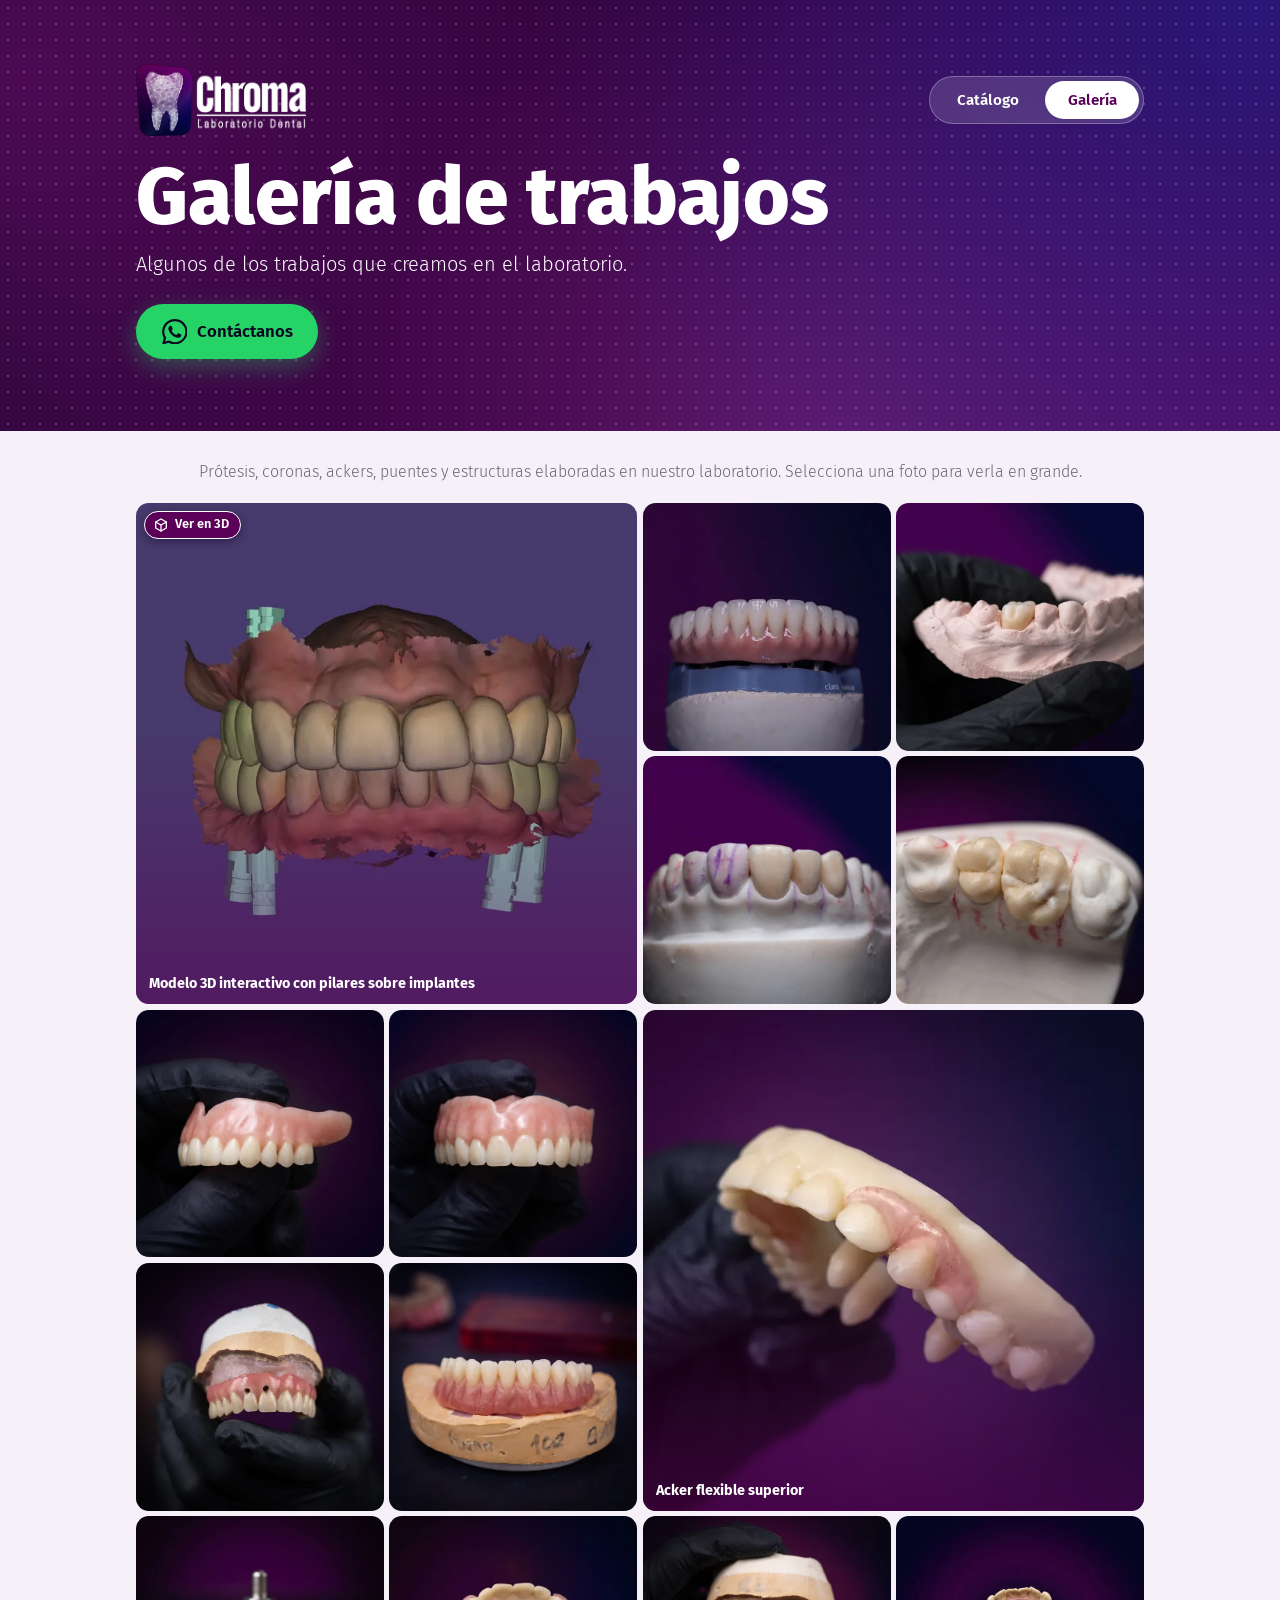
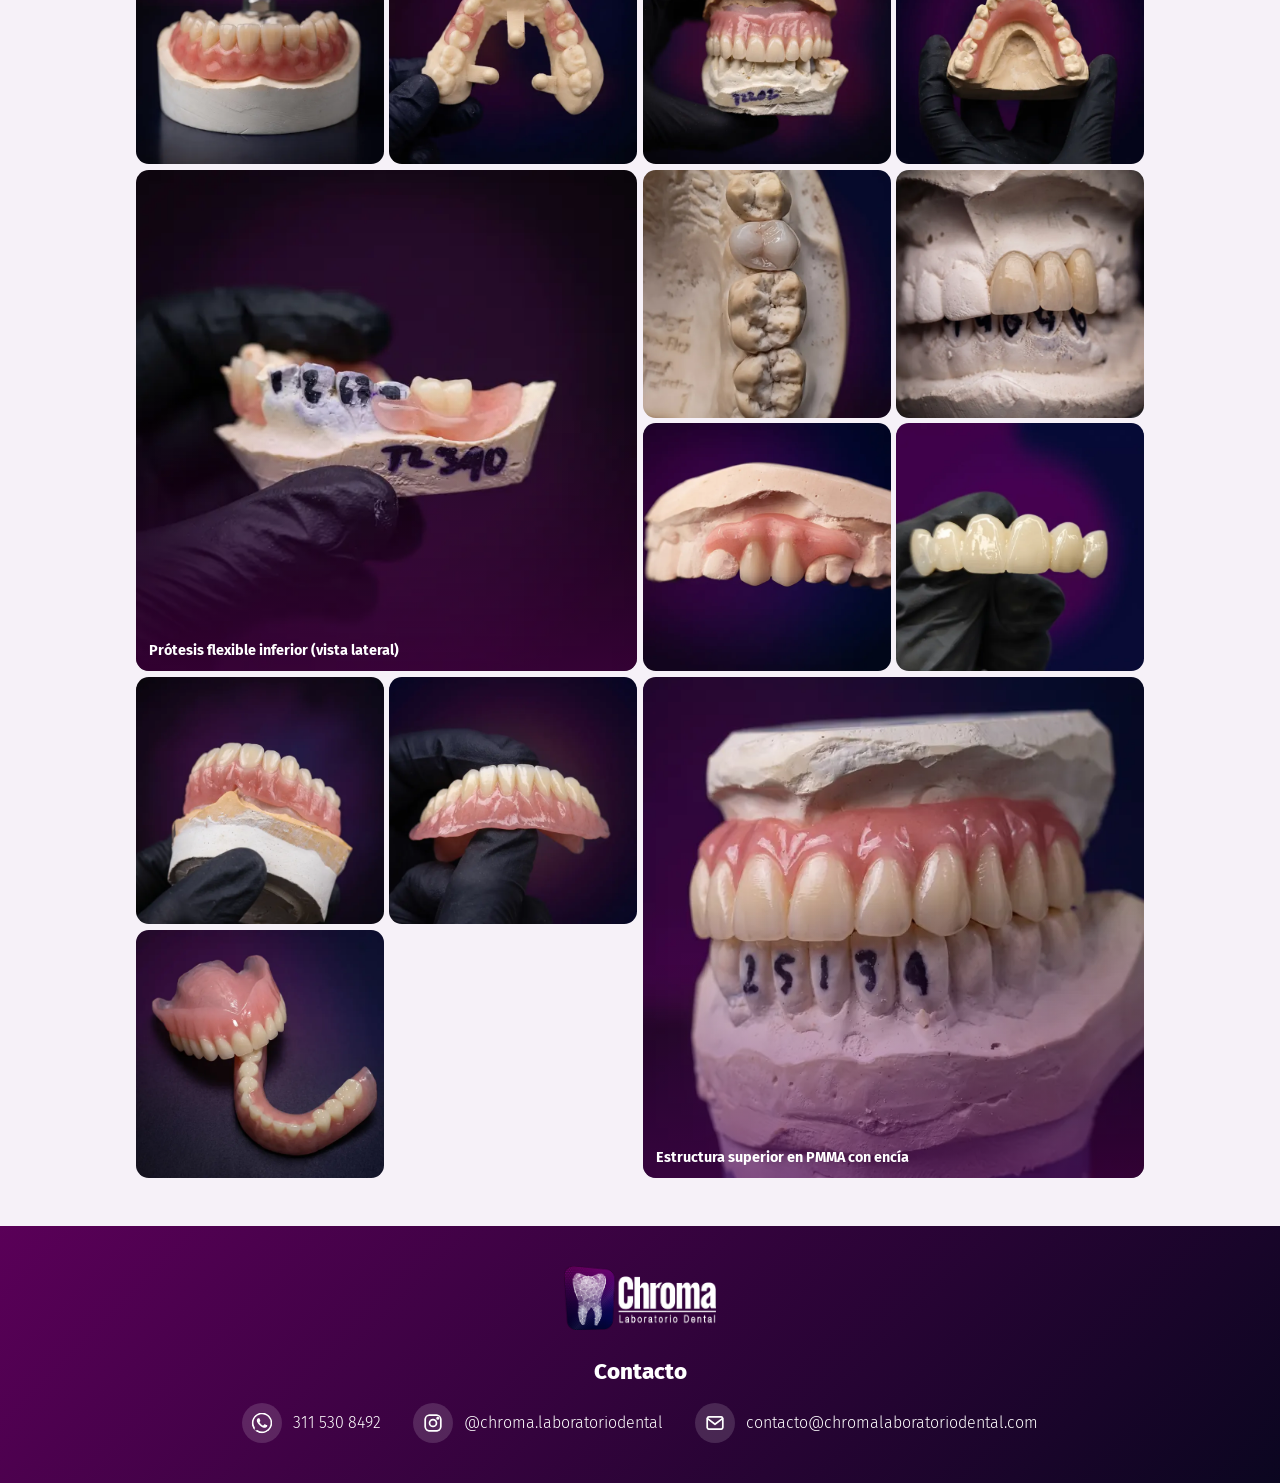
==== galeria.html @ 75ba0b2e "Actualizacion menu de navegacion" ====
<!DOCTYPE html>
<html lang="es">
<head>
<meta charset="utf-8">
<meta name="viewport" content="width=device-width, initial-scale=1">
<title>Galería de trabajos dentales | Chroma Laboratorio Dental</title>
<meta name="description" content="Conoce los trabajos de Chroma Laboratorio Dental: prótesis acrílicas e híbridas sobre implantes, coronas en zirconio y metal-cerámica, ackers, puentes en PMMA y más.">
<link rel="canonical" href="https://chromalaboratoriodental.com/galeria.html">
<meta property="og:type" content="website">
<meta property="og:locale" content="es_CO">
<meta property="og:site_name" content="Chroma Laboratorio Dental">
<meta property="og:title" content="Galería de trabajos dentales | Chroma Laboratorio Dental">
<meta property="og:description" content="Conoce los trabajos de Chroma Laboratorio Dental: prótesis acrílicas e híbridas sobre implantes, coronas en zirconio y metal-cerámica, ackers, puentes en PMMA y más.">
<meta property="og:url" content="https://chromalaboratoriodental.com/galeria.html">
<meta property="og:image" content="https://chromalaboratoriodental.com/galeria/full/protesis-acrilica-hibrida-sobre-cuatro-implantes.webp">
<link rel="icon" type="image/png" href="favicon.png">
<link rel="apple-touch-icon" href="icon.png">
<link rel="preconnect" href="https://fonts.googleapis.com">
<link rel="preconnect" href="https://fonts.gstatic.com" crossorigin>
<link rel="stylesheet" href="https://fonts.googleapis.com/css2?family=Fira+Sans:wght@300;400;600;800&display=swap">
<script>document.write('<link rel="stylesheet" href="styles.css?v='+Math.floor(Date.now()/6e5)+'">')</script>
<script>document.write('<link rel="stylesheet" href="galeria.css?v='+Math.floor(Date.now()/6e5)+'">')</script>
<noscript><link rel="stylesheet" href="styles.css"><link rel="stylesheet" href="galeria.css"></noscript>
</head>
<body>
<header class="hero" id="top">
  <div class="wrap">
    <div class="top">
      <img class="lockup" src="logo.png" alt="Chroma Laboratorio Dental" width="170" height="72">
      <nav class="menu" aria-label="Principal"><a href="index.html">Catálogo</a><a href="galeria.html" aria-current="page">Galería</a></nav>
    </div>
    <h1>Galería de trabajos</h1>
    <p class="lema">Algunos de los trabajos que creamos en el laboratorio.</p>
    <a class="wa" href="https://wa.me/573115308492?text=Hola!%20Quisiera%20hacer%20mi%20pedido" target="_blank" rel="noopener">
      <svg viewBox="0 0 24 24" fill="currentColor" aria-hidden="true"><path d="M17.472 14.382c-.297-.149-1.758-.867-2.03-.967-.273-.099-.471-.148-.67.15-.197.297-.767.966-.94 1.164-.173.199-.347.223-.644.075-.297-.15-1.255-.463-2.39-1.475-.883-.788-1.48-1.761-1.653-2.059-.173-.297-.018-.458.13-.606.134-.133.298-.347.446-.52.149-.174.198-.298.298-.497.099-.198.05-.371-.025-.52-.075-.149-.669-1.612-.916-2.207-.242-.579-.487-.5-.669-.51-.173-.008-.371-.01-.57-.01-.198 0-.52.074-.792.372-.272.297-1.04 1.016-1.04 2.479 0 1.462 1.065 2.875 1.213 3.074.149.198 2.096 3.2 5.077 4.487.709.306 1.262.489 1.694.625.712.227 1.36.195 1.871.118.571-.085 1.758-.719 2.006-1.413.248-.694.248-1.289.173-1.413-.074-.124-.272-.198-.57-.347m-5.421 7.403h-.004a9.87 9.87 0 01-5.031-1.378l-.361-.214-3.741.982.998-3.648-.235-.374a9.86 9.86 0 01-1.51-5.26c.001-5.45 4.436-9.884 9.888-9.884 2.64 0 5.122 1.03 6.988 2.898a9.825 9.825 0 012.893 6.994c-.003 5.45-4.437 9.884-9.885 9.884m8.413-18.297A11.815 11.815 0 0012.05 0C5.495 0 .16 5.335.157 11.892c0 2.096.547 4.142 1.588 5.945L.057 24l6.305-1.654a11.882 11.882 0 005.683 1.448h.005c6.554 0 11.89-5.335 11.893-11.893a11.821 11.821 0 00-3.48-8.413Z"/></svg>
      <span>Contáctanos</span>
    </a>
    <a class="hero-banner" href="index.html"><span class="lbl"><span class="ic"><svg viewBox="0 0 24 24" fill="none" stroke="currentColor" stroke-width="2" stroke-linecap="round" stroke-linejoin="round" aria-hidden="true"><path d="M9 6h11M9 12h11M9 18h11"/><circle cx="4.5" cy="6" r=".9"/><circle cx="4.5" cy="12" r=".9"/><circle cx="4.5" cy="18" r=".9"/></svg></span>Ver Catálogo</span><span class="go arrow" aria-hidden="true"><svg viewBox="0 0 24 24" fill="none" stroke="currentColor" stroke-width="2.4" stroke-linecap="round" stroke-linejoin="round" aria-hidden="true"><path d="m9 5 7 7-7 7"/></svg></span></a>
  </div>
</header>
<main class="wrap">
  <p class="gal-intro">Prótesis, coronas, ackers, puentes y estructuras elaboradas en nuestro laboratorio. Selecciona una foto para verla en grande.</p>
  <ul id="grid" class="grid">
    <li><figure><button type="button" data-full="galeria/full/modelo-3d-interactivo-pilares-implantes.webp" data-model="galeria/modelo-3d.html"><img src="galeria/thumbs/modelo-3d-interactivo-pilares-implantes.webp" alt="Modelo 3D interactivo de un escaneo digital con pilares sobre implantes" width="640" height="640" loading="lazy" decoding="async"></button><span class="tag3d" aria-hidden="true"><svg viewBox="0 0 24 24" fill="none" stroke="currentColor" stroke-width="2" stroke-linecap="round" stroke-linejoin="round" aria-hidden="true"><path d="M12 3 4 7.5v9L12 21l8-4.5v-9L12 3Z"/><path d="m4 7.5 8 4.5 8-4.5M12 12v9"/></svg>Ver en 3D</span><figcaption><strong>Modelo 3D interactivo con pilares sobre implantes</strong><span>Escaneo digital con pilares y partes del análogo. Ábrelo para rotarlo, acercarlo y ocultar piezas, y revisarlo desde todos los ángulos.</span></figcaption></figure></li>
    <li><figure><button type="button" data-full="galeria/full/protesis-acrilica-hibrida-sobre-cuatro-implantes.webp"><img src="galeria/thumbs/protesis-acrilica-hibrida-sobre-cuatro-implantes.webp" alt="Prótesis acrílica híbrida sobre cuatro implantes, montada en su modelo" width="640" height="640" loading="lazy" decoding="async"></button><figcaption><strong>Prótesis acrílica híbrida sobre cuatro implantes</strong><span>Arcada completa rehabilitada con una prótesis híbrida en acrílico, soportada por cuatro implantes y trabajada a medida.</span></figcaption></figure></li>
    <li><figure><button type="button" data-full="galeria/full/corona-en-zirconio.webp"><img src="galeria/thumbs/corona-en-zirconio.webp" alt="Corona en zirconio colocada sobre un modelo de yeso" width="640" height="640" loading="lazy" decoding="async"></button><figcaption><strong>Corona en zirconio</strong><span>Corona individual en zirconio, un material cerámico resistente y de aspecto natural, ajustada sobre su modelo de trabajo.</span></figcaption></figure></li>
    <li><figure><button type="button" data-full="galeria/full/encerado-anatomico-dientes-anteriores.webp"><img src="galeria/thumbs/encerado-anatomico-dientes-anteriores.webp" alt="Encerado anatómico de dientes anteriores sobre modelo de yeso" width="640" height="640" loading="lazy" decoding="async"></button><figcaption><strong>Encerado anatómico de dientes anteriores</strong><span>Diseño en cera de los dientes anteriores para planear forma, tamaño y estética antes de fabricar la restauración definitiva.</span></figcaption></figure></li>
    <li><figure><button type="button" data-full="galeria/full/encerado-anatomico-dientes-posteriores.webp"><img src="galeria/thumbs/encerado-anatomico-dientes-posteriores.webp" alt="Encerado anatómico de dientes posteriores sobre modelo de yeso" width="640" height="640" loading="lazy" decoding="async"></button><figcaption><strong>Encerado anatómico de dientes posteriores</strong><span>Diseño en cera de los dientes posteriores para definir la anatomía y la mordida antes de elaborar la restauración final.</span></figcaption></figure></li>
    <li><figure><button type="button" data-full="galeria/full/protesis-total-acrilica-superior-vista-lateral.webp"><img src="galeria/thumbs/protesis-total-acrilica-superior-vista-lateral.webp" alt="Prótesis total acrílica superior, vista lateral" width="640" height="640" loading="lazy" decoding="async"></button><figcaption><strong>Prótesis total acrílica superior (vista lateral)</strong><span>Prótesis total superior en acrílico para reponer todos los dientes de la arcada, con encía rosada de aspecto natural.</span></figcaption></figure></li>
    <li><figure><button type="button" data-full="galeria/full/protesis-total-acrilica-superior-vista-frontal.webp"><img src="galeria/thumbs/protesis-total-acrilica-superior-vista-frontal.webp" alt="Prótesis total acrílica superior, vista frontal" width="640" height="640" loading="lazy" decoding="async"></button><figcaption><strong>Prótesis total acrílica superior (vista frontal)</strong><span>Vista frontal de la prótesis total superior en acrílico, con dientes alineados y acabado de encía de aspecto natural.</span></figcaption></figure></li>
    <li><figure><button type="button" data-full="galeria/full/acker-flexible-superior.webp"><img src="galeria/thumbs/acker-flexible-superior.webp" alt="Acker flexible superior sobre su modelo" width="640" height="640" loading="lazy" decoding="async"></button><figcaption><strong>Acker flexible superior</strong><span>Acker flexible superior: prótesis parcial removible en material flexible para reponer uno o pocos dientes de forma discreta.</span></figcaption></figure></li>
    <li><figure><button type="button" data-full="galeria/full/enfilado-superior-sobre-implantes.webp"><img src="galeria/thumbs/enfilado-superior-sobre-implantes.webp" alt="Enfilado de dientes superior sobre implantes, montado en su modelo" width="640" height="640" loading="lazy" decoding="async"></button><figcaption><strong>Enfilado superior sobre implantes</strong><span>Enfilado de dientes de una prótesis superior sobre implantes, montado sobre su modelo de trabajo.</span></figcaption></figure></li>
    <li><figure><button type="button" data-full="galeria/full/protesis-acrilica-hibrida-inferior-caracterizada.webp"><img src="galeria/thumbs/protesis-acrilica-hibrida-inferior-caracterizada.webp" alt="Prótesis acrílica híbrida inferior con encía caracterizada sobre su modelo" width="640" height="640" loading="lazy" decoding="async"></button><figcaption><strong>Prótesis acrílica híbrida inferior caracterizada</strong><span>Prótesis híbrida inferior en acrílico con encía caracterizada, que imita la textura y el color natural del tejido.</span></figcaption></figure></li>
    <li><figure><button type="button" data-full="galeria/full/protesis-total-superior-resina-impresa.webp"><img src="galeria/thumbs/protesis-total-superior-resina-impresa.webp" alt="Prótesis total superior en resina impresa en 3D sobre su base" width="640" height="640" loading="lazy" decoding="async"></button><figcaption><strong>Prótesis total superior en resina impresa</strong><span>Prótesis total superior fabricada en resina mediante impresión 3D, montada sobre su modelo.</span></figcaption></figure></li>
    <li><figure><button type="button" data-full="galeria/full/ackers-flexibles-bilaterales.webp"><img src="galeria/thumbs/ackers-flexibles-bilaterales.webp" alt="Ackers flexibles bilaterales sobre modelo impreso en 3D" width="640" height="640" loading="lazy" decoding="async"></button><figcaption><strong>Ackers flexibles bilaterales</strong><span>Dos ackers flexibles, uno a cada lado de la arcada, ubicados sobre un modelo impreso en 3D.</span></figcaption></figure></li>
    <li><figure><button type="button" data-full="galeria/full/protesis-total-acrilica-hibrida-superior.webp"><img src="galeria/thumbs/protesis-total-acrilica-hibrida-superior.webp" alt="Prótesis total acrílica híbrida superior con su arcada antagonista" width="640" height="640" loading="lazy" decoding="async"></button><figcaption><strong>Prótesis total acrílica híbrida superior</strong><span>Prótesis total híbrida superior en acrílico, montada frente a su arcada antagonista para revisar la mordida.</span></figcaption></figure></li>
    <li><figure><button type="button" data-full="galeria/full/protesis-flexible-inferior.webp"><img src="galeria/thumbs/protesis-flexible-inferior.webp" alt="Prótesis flexible inferior sobre su modelo, vista oclusal" width="640" height="640" loading="lazy" decoding="async"></button><figcaption><strong>Prótesis flexible inferior</strong><span>Prótesis flexible inferior vista desde arriba, con la base adaptada al contorno de la arcada.</span></figcaption></figure></li>
    <li><figure><button type="button" data-full="galeria/full/protesis-flexible-inferior-vista-lateral.webp"><img src="galeria/thumbs/protesis-flexible-inferior-vista-lateral.webp" alt="Prótesis flexible inferior sobre su modelo, vista lateral" width="640" height="640" loading="lazy" decoding="async"></button><figcaption><strong>Prótesis flexible inferior (vista lateral)</strong><span>Vista lateral de la prótesis flexible inferior, que permite revisar el ajuste de la base sobre el modelo.</span></figcaption></figure></li>
    <li><figure><button type="button" data-full="galeria/full/corona-metal-ceramica.webp"><img src="galeria/thumbs/corona-metal-ceramica.webp" alt="Corona metal-cerámica sobre modelo de yeso, vista oclusal" width="640" height="640" loading="lazy" decoding="async"></button><figcaption><strong>Corona metal-cerámica</strong><span>Corona metal-cerámica: estructura metálica recubierta de porcelana, vista oclusal sobre su modelo.</span></figcaption></figure></li>
    <li><figure><button type="button" data-full="galeria/full/coronas-individuales-en-zirconio.webp"><img src="galeria/thumbs/coronas-individuales-en-zirconio.webp" alt="Coronas individuales en zirconio sobre modelo de yeso" width="640" height="640" loading="lazy" decoding="async"></button><figcaption><strong>Coronas individuales en zirconio</strong><span>Coronas individuales en zirconio de dientes anteriores, ubicadas sobre su modelo de trabajo.</span></figcaption></figure></li>
    <li><figure><button type="button" data-full="galeria/full/acker-acrilico-dos-unidades.webp"><img src="galeria/thumbs/acker-acrilico-dos-unidades.webp" alt="Acker acrílico de dos unidades sobre su modelo" width="640" height="640" loading="lazy" decoding="async"></button><figcaption><strong>Acker acrílico de dos unidades</strong><span>Acker acrílico de dos unidades: prótesis parcial removible en acrílico para reponer dos dientes.</span></figcaption></figure></li>
    <li><figure><button type="button" data-full="galeria/full/puente-3-a-3-en-pmma-fresado.webp"><img src="galeria/thumbs/puente-3-a-3-en-pmma-fresado.webp" alt="Puente de 3 a 3 en PMMA fresado, sostenido en la mano" width="640" height="640" loading="lazy" decoding="async"></button><figcaption><strong>Puente de 3 a 3 en PMMA fresado</strong><span>Puente de 3 a 3 en PMMA fresado: seis dientes anteriores unidos en una sola pieza, de canino a canino.</span></figcaption></figure></li>
    <li><figure><button type="button" data-full="galeria/full/protesis-acrilica-hibrida-caracterizada.webp"><img src="galeria/thumbs/protesis-acrilica-hibrida-caracterizada.webp" alt="Prótesis acrílica híbrida con encía caracterizada sobre su modelo" width="640" height="640" loading="lazy" decoding="async"></button><figcaption><strong>Prótesis acrílica híbrida caracterizada</strong><span>Prótesis híbrida en acrílico con encía caracterizada que reproduce el detalle y el color natural del tejido.</span></figcaption></figure></li>
    <li><figure><button type="button" data-full="galeria/full/protesis-total-acrilica-inferior.webp"><img src="galeria/thumbs/protesis-total-acrilica-inferior.webp" alt="Prótesis total acrílica inferior sostenida en la mano" width="640" height="640" loading="lazy" decoding="async"></button><figcaption><strong>Prótesis total acrílica inferior</strong><span>Prótesis total inferior en acrílico para reponer todos los dientes de la arcada.</span></figcaption></figure></li>
    <li><figure><button type="button" data-full="galeria/full/estructura-superior-pmma-con-encia.webp"><img src="galeria/thumbs/estructura-superior-pmma-con-encia.webp" alt="Estructura superior en PMMA con encía frente a su arcada antagonista" width="640" height="640" loading="lazy" decoding="async"></button><figcaption><strong>Estructura superior en PMMA con encía</strong><span>Estructura superior en PMMA con encía, probada frente a su arcada antagonista.</span></figcaption></figure></li>
    <li><figure><button type="button" data-full="galeria/full/protesis-totales-acrilicas.webp"><img src="galeria/thumbs/protesis-totales-acrilicas.webp" alt="Prótesis totales acrílicas superior e inferior" width="640" height="640" loading="lazy" decoding="async"></button><figcaption><strong>Prótesis totales acrílicas</strong><span>Prótesis totales acrílicas, superior e inferior, elaboradas como un conjunto para reponer todos los dientes.</span></figcaption></figure></li>
  </ul>
</main>

<div id="lb" class="lb" role="dialog" aria-modal="true" aria-label="Visor de fotos" hidden>
  <div class="lb-top">
    <span id="lb-count" aria-live="polite"></span>
    <button type="button" class="lb-close" aria-label="Cerrar"><svg viewBox="0 0 24 24" fill="none" stroke="currentColor" stroke-width="2.2" stroke-linecap="round" aria-hidden="true"><path d="M6 6l12 12M18 6 6 18"/></svg></button>
  </div>
  <div class="lb-stage">
    <button type="button" class="lb-nav prev" aria-label="Foto anterior"><svg viewBox="0 0 24 24" fill="none" stroke="currentColor" stroke-width="2.4" stroke-linecap="round" stroke-linejoin="round" aria-hidden="true"><path d="m15 5-7 7 7 7"/></svg></button>
    <img id="lb-img" alt="">
    <iframe id="lb-frame" title="Modelo 3D interactivo" allow="fullscreen" allowfullscreen hidden></iframe>
    <button type="button" class="lb-nav next" aria-label="Foto siguiente"><svg viewBox="0 0 24 24" fill="none" stroke="currentColor" stroke-width="2.4" stroke-linecap="round" stroke-linejoin="round" aria-hidden="true"><path d="m9 5 7 7-7 7"/></svg></button>
  </div>
  <div class="lb-cap"><h2 id="lb-title"></h2><p id="lb-desc"></p><p id="lb-hint" hidden>Arrastra para rotar · rueda del mouse o pellizco para acercar</p></div>
  <div id="lb-thumbs" class="lb-thumbs" aria-label="Miniaturas"></div>
</div>

<footer class="foot">
  <div class="wrap">
    <img class="lockup" src="logo.png" alt="Chroma Laboratorio Dental" width="151" height="64">
    <h2>Contacto</h2>
    <p class="links">
      <a href="https://wa.me/573115308492?text=Hola!%20Quisiera%20hacer%20mi%20pedido" target="_blank" rel="noopener" aria-label="WhatsApp 311 530 8492"><svg viewBox="0 0 24 24" fill="currentColor" aria-hidden="true"><path d="M17.472 14.382c-.297-.149-1.758-.867-2.03-.967-.273-.099-.471-.148-.67.15-.197.297-.767.966-.94 1.164-.173.199-.347.223-.644.075-.297-.15-1.255-.463-2.39-1.475-.883-.788-1.48-1.761-1.653-2.059-.173-.297-.018-.458.13-.606.134-.133.298-.347.446-.52.149-.174.198-.298.298-.497.099-.198.05-.371-.025-.52-.075-.149-.669-1.612-.916-2.207-.242-.579-.487-.5-.669-.51-.173-.008-.371-.01-.57-.01-.198 0-.52.074-.792.372-.272.297-1.04 1.016-1.04 2.479 0 1.462 1.065 2.875 1.213 3.074.149.198 2.096 3.2 5.077 4.487.709.306 1.262.489 1.694.625.712.227 1.36.195 1.871.118.571-.085 1.758-.719 2.006-1.413.248-.694.248-1.289.173-1.413-.074-.124-.272-.198-.57-.347m-5.421 7.403h-.004a9.87 9.87 0 01-5.031-1.378l-.361-.214-3.741.982.998-3.648-.235-.374a9.86 9.86 0 01-1.51-5.26c.001-5.45 4.436-9.884 9.888-9.884 2.64 0 5.122 1.03 6.988 2.898a9.825 9.825 0 012.893 6.994c-.003 5.45-4.437 9.884-9.885 9.884m8.413-18.297A11.815 11.815 0 0012.05 0C5.495 0 .16 5.335.157 11.892c0 2.096.547 4.142 1.588 5.945L.057 24l6.305-1.654a11.882 11.882 0 005.683 1.448h.005c6.554 0 11.89-5.335 11.893-11.893a11.821 11.821 0 00-3.48-8.413Z"/></svg><span>311 530 8492</span></a>
      <a href="https://instagram.com/chroma.laboratoriodental" target="_blank" rel="noopener"><svg viewBox="0 0 24 24" fill="none" stroke="currentColor" stroke-width="2" stroke-linecap="round" stroke-linejoin="round" aria-hidden="true"><rect x="3" y="3" width="18" height="18" rx="5"/><circle cx="12" cy="12" r="4"/><circle cx="17.5" cy="6.5" r=".8" fill="currentColor"/></svg><span>@chroma.laboratoriodental</span></a>
      <a href="mailto:contacto@chromalaboratoriodental.com"><svg viewBox="0 0 24 24" fill="none" stroke="currentColor" stroke-width="2" stroke-linecap="round" stroke-linejoin="round" aria-hidden="true"><rect x="3" y="5" width="18" height="14" rx="2"/><path d="m3.5 7 8.5 6.5L20.5 7"/></svg><span>contacto@chromalaboratoriodental.com</span></a>
    </p>
  </div>
</footer>
<script>document.write('<script src="galeria.js?v='+Math.floor(Date.now()/6e5)+'"><\/script>')</script>
</body>
</html>
---- styles.css ----
/* ============ Chroma · Catálogo 2026 ============
   Mobile-first: estilos base = móvil.
   ≥ 42rem (tablet/escritorio) y ≥ 64rem (pantallas grandes) se agregan abajo. */

:root{--ink:#0b0620;--violet:#5a0058;--magenta:#c013ad;--blue:#1b2cc1;--mist:#f6f1f8;--line:#e3d6e8;--text:#2b2433;--soft:#6d6477}
*{box-sizing:border-box;margin:0}
[hidden]{display:none!important}
img{max-width:100%}
html{scroll-behavior:smooth;scroll-padding-top:11.5rem}
body{font-family:"Fira Sans",system-ui,sans-serif;font-weight:300;color:var(--text);background:var(--mist);line-height:1.5}
:focus-visible{outline:3px solid var(--magenta);outline-offset:2px}
.wrap{max-width:62rem;margin:0 auto;padding:0 1.1rem}

/* ---------- Hero (centrado en móvil) ---------- */
.hero{position:relative;overflow:hidden;isolation:isolate;text-align:center;color:#fff;padding:2rem 0 2.5rem;background:linear-gradient(120deg,var(--ink),var(--violet),#8d0f86,var(--blue),var(--violet),var(--ink));background-size:300% 100%;animation:heroShift 18s ease-in-out infinite alternate}
/* manchas de color que se mueven lentamente */
.hero::before{content:"";position:absolute;inset:-30%;z-index:-1;background:radial-gradient(circle at 20% 30%,rgba(192,19,173,.55),transparent 40%),radial-gradient(circle at 80% 20%,rgba(27,44,193,.65),transparent 42%),radial-gradient(circle at 60% 85%,rgba(228,107,255,.35),transparent 38%);animation:heroDrift 22s ease-in-out infinite alternate}
/* puntos decorativos + filtro oscuro translúcido (ajusta el .35 para más o menos oscuridad) */
.hero::after{content:"";position:absolute;inset:0;z-index:-1;background:radial-gradient(circle,rgba(255,255,255,.22) 1px,transparent 1.5px) 0 0/16px 16px,rgba(11,6,32,.35)}
@keyframes heroShift{from{background-position:0% 50%}to{background-position:100% 50%}}
@keyframes heroDrift{0%{transform:translate(0,0) rotate(0) scale(1)}50%{transform:translate(6%,-4%) rotate(14deg) scale(1.15)}100%{transform:translate(-5%,5%) rotate(-10deg) scale(1.05)}}
.hero .wrap{position:relative}
.lockup{display:block;height:5.5rem;width:auto;margin:0 auto}
h1{font-size:clamp(2.3rem,10vw,3.4rem);font-weight:800;line-height:1.05;margin:1.2rem 0 .6rem}
.lema{font-size:clamp(.95rem,3.8vw,1.2rem);font-weight:300}
.vals{display:flex;justify-content:center;gap:.5rem;margin-top:.35rem;font-size:clamp(.85rem,4.3vw,1.6rem);font-weight:800;letter-spacing:.03em;line-height:1.2;white-space:nowrap}
.vals b{font-weight:800}
.vals b:not(:last-child)::after{content:"|";margin-left:.5rem;font-weight:300;color:#e46bff}

/* ---------- Menú principal ---------- */
.top{display:flex;flex-direction:column;align-items:center;gap:1.1rem}
.menu{display:flex;gap:.25rem;padding:.25rem;border-radius:3rem;background:rgba(255,255,255,.14);border:1px solid rgba(255,255,255,.28);-webkit-backdrop-filter:blur(6px);backdrop-filter:blur(6px)}
.menu a{padding:.5rem 1.4rem;border-radius:3rem;color:#fff;font-weight:600;font-size:.95rem;text-decoration:none;transition:background .2s,color .2s}
.menu a:hover{background:rgba(255,255,255,.2)}
.menu a[aria-current=page]{background:#fff;color:var(--violet)}

.top .menu{display:none}
/* Banner (móvil) bajo el botón de WhatsApp: enlaza a la otra sección */
.hero-banner{display:flex;align-items:center;justify-content:space-between;gap:.6rem;width:100%;max-width:26rem;margin:1.1rem auto 0;padding:.45rem .5rem .45rem .7rem;border:1px solid rgba(255,255,255,.3);border-radius:1rem;background:rgba(255,255,255,.12);-webkit-backdrop-filter:blur(6px);backdrop-filter:blur(6px);color:#fff;text-decoration:none;transition:transform .15s,background .2s}
.hero-banner:hover{background:rgba(255,255,255,.2)}
.hero-banner:active{transform:scale(.99)}
.hero-banner .stack{display:flex;padding-left:.1rem}
.hero-banner .stack img{width:2.4rem;height:2.4rem;margin-left:-.7rem;border:2px solid #fff;border-radius:.6rem;object-fit:cover;background:var(--violet)}
.hero-banner .stack img:first-child{margin-left:0}
.hero-banner .go{display:flex;align-items:center;gap:.25rem;padding:.55rem .75rem .55rem .9rem;border-radius:.75rem;background:#fff;color:var(--violet);font-weight:600;font-size:.92rem;white-space:nowrap}
.hero-banner .go svg{width:1rem;height:1rem}
.hero-banner .lbl{display:flex;align-items:center;gap:.6rem;font-weight:600;font-size:1.05rem}
.hero-banner .ic{display:grid;place-items:center;width:2.4rem;height:2.4rem;border-radius:.6rem;background:rgba(255,255,255,.18)}
.hero-banner .ic svg{width:1.25rem;height:1.25rem}
.hero-banner .go.arrow{padding:.55rem;border-radius:50%}

/* ---------- Botón WhatsApp ---------- */
.wa{display:flex;align-items:center;gap:.6rem;width:fit-content;margin:1.4rem auto 0;padding:.9rem 1.6rem;border-radius:3rem;background:#25d366;color:var(--ink);font-weight:600;font-size:1.05rem;text-decoration:none;box-shadow:0 8px 24px rgba(37,211,102,.35)}
.wa:hover{background:#4ae886}
.wa svg{width:1.6rem;height:1.6rem}
.wa-float{position:fixed;right:1rem;bottom:calc(1rem + env(safe-area-inset-bottom,0px));z-index:20;margin:0;padding:.95rem;opacity:0;visibility:hidden;transform:translateY(1rem);transition:opacity .25s,transform .25s,visibility .25s}
.wa-float span{display:none}
.wa-float.show{opacity:1;visibility:visible;transform:none}

/* ---------- Barra de búsqueda y filtros (centrados en móvil) ---------- */
.bar{position:sticky;top:0;z-index:5;background:rgba(255,255,255,.94);-webkit-backdrop-filter:blur(8px);backdrop-filter:blur(8px);padding:.6rem 0;border-bottom:1px solid var(--line);box-shadow:0 6px 16px rgba(90,0,88,.08)}
.bar .wrap{display:grid;gap:.5rem}
.q-label{font-size:1rem;font-weight:600;color:var(--violet);text-align:center;line-height:1.2}
.row{position:relative;display:flex;align-items:center}
.row svg{position:absolute;left:1rem;width:1.2rem;height:1.2rem;color:var(--violet);pointer-events:none}
#q{flex:1;min-width:0;padding:.75rem 1rem .75rem 2.9rem;border:1px solid var(--line);border-radius:.6rem;background:#fff;color:var(--text);font:inherit;font-size:1rem}
#q:focus{border-color:var(--magenta)}
.chips{display:flex;flex-wrap:wrap;justify-content:center;gap:.35rem}
.chips button{padding:.3rem .75rem;font:inherit;font-size:.88rem;font-weight:400;border:1px solid var(--violet);border-radius:2rem;background:#fff;color:var(--violet);cursor:pointer}
.chips button[aria-pressed=true]{background:var(--violet);color:#fff;font-weight:600}

/* ---------- Catálogo ---------- */
section{padding-top:2rem}
h2{font-size:1.8rem;font-weight:800;color:var(--violet)}
.card{background:#fff;border:1px solid var(--line);border-radius:.9rem;margin-top:1rem;overflow:hidden}
h3{display:grid;grid-template-columns:1fr auto;align-items:baseline;gap:0 1rem;background:var(--violet);color:#fff;font-size:1.1rem;font-weight:600;padding:.7rem 1.1rem}
.col{font-size:.9rem;font-weight:400;text-align:right}
.col.t{display:none}
.note{padding:.8rem 1.1rem 0;font-style:italic;color:var(--soft);font-size:.92rem}
.foot-note{padding:.2rem 1.1rem .9rem;font-style:italic;color:var(--soft);font-size:.9rem}
ul{list-style:none;padding:0}
li{display:grid;grid-template-columns:1fr auto;gap:.1rem 1rem;align-items:baseline;padding:.75rem 1.1rem;border-bottom:1px solid var(--line)}
li:last-child{border-bottom:0}
li:hover{background:#fbf7fc}
.n small{display:block;color:var(--soft);font-style:italic;font-size:.85rem}
.p{font-weight:600;color:var(--violet);white-space:nowrap}
.d{grid-column:1/-1;font-size:.85rem;color:var(--blue)}
.vacio{text-align:center;padding:3rem 1rem;color:var(--soft)}

/* ---------- Footer (centrado) ---------- */
.foot{margin-top:3rem;padding:2.5rem 0;text-align:center;color:#fff;background:linear-gradient(135deg,var(--violet),var(--ink))}
.foot .lockup{height:4rem;margin:0 auto}
.foot h2{color:#fff;font-size:1.4rem;margin-top:1.6rem}
.links{display:flex;flex-direction:column;align-items:center;gap:.8rem;margin-top:.9rem}
.links a{display:inline-flex;align-items:center;gap:.7rem;color:#fff;text-decoration:none;white-space:nowrap}
.links span{font-size:clamp(.7rem,3.6vw,1rem)}
.links a:hover span{text-decoration:underline}
.links svg{flex:none;width:2.5rem;height:2.5rem;padding:.6rem;border-radius:50%;background:rgba(255,255,255,.14);transition:background .2s}
.links a:hover svg{background:var(--magenta)}

/* ============ Tablet y escritorio (≥ 42rem) ============ */
@media(min-width:42rem){
  html{scroll-padding-top:10rem}
  .hero{text-align:left;padding:3rem 0 3.5rem}
  .lockup{height:4.5rem;margin:0}
  .top{flex-direction:row;justify-content:space-between}
  .top .menu{display:flex}
  .hero-banner{display:none}
  
  h1{font-size:clamp(3rem,7vw,5rem);margin-top:1.2rem}
  .lema{font-size:1.25rem}
  .vals{justify-content:flex-start;gap:1rem;font-size:1.6rem}
  .vals b:not(:last-child)::after{margin-left:1rem}
  .hero .wa{margin:1.6rem 0 0}
  .wa-float{padding:.9rem 1.6rem}
  .wa-float span{display:inline}
  .bar{padding:.7rem 0}
  .q-label{text-align:left;font-size:1.05rem}
  .chips{justify-content:flex-start;gap:.4rem}
  .chips button{padding:.35rem .9rem;font-size:.92rem}
  section{padding-top:2.2rem}
  h2{font-size:2.2rem}
  h3{grid-template-columns:1fr 8rem 9rem;padding:.7rem 1.4rem;font-size:1.2rem}
  .col.t{display:block}
  li{grid-template-columns:1fr 8rem 9rem;padding:.7rem 1.4rem}
  .d{grid-column:auto;font-size:.95rem;text-align:right}
  .p{text-align:right}
  .links{flex-direction:row;flex-wrap:wrap;justify-content:center;gap:.8rem 2rem}
}

/* ============ Pantallas grandes (≥ 64rem) ============ */
@media(min-width:64rem){
  .wrap{max-width:66rem;padding:0 1.5rem}
  .hero{padding:4rem 0 4.5rem}
}

@media(prefers-reduced-motion:reduce){html{scroll-behavior:auto}.wa-float{transition:none}.hero,.hero::before{animation:none}}
---- galeria.css ----
/* Galería: se suma a styles.css */
.gal-intro{margin-top:1.8rem;text-align:center;color:var(--soft)}
.grid{list-style:none;padding:0;margin:1.2rem 0 0;display:grid;grid-template-columns:repeat(2,1fr);gap:.25rem;grid-auto-flow:dense}
.grid li:nth-child(7n+1){grid-column:span 2;grid-row:span 2}
.grid li{display:block;position:relative;aspect-ratio:1;padding:0;border:0;opacity:0;transform:translateY(14px) scale(.98);transition:opacity .5s,transform .5s}
.grid li:hover{background:none}
.grid li.in{opacity:1;transform:none}
.grid figure{position:absolute;inset:0;margin:0}
.grid button{position:absolute;inset:0;display:block;width:100%;height:100%;padding:0;border:0;border-radius:.8rem;overflow:hidden;background:var(--line);cursor:zoom-in}
.grid img{width:100%;height:100%;object-fit:cover;display:block;transition:transform .5s}
.grid button::after{content:"";position:absolute;inset:0;background:linear-gradient(to top,rgba(90,0,88,.55),transparent 55%);opacity:0;transition:opacity .3s}
.grid button:hover img,.grid button:focus-visible img{transform:scale(1.07)}
.grid button:hover::after,.grid button:focus-visible::after{opacity:1}
.grid figcaption{position:absolute;left:0;right:0;bottom:0;padding:.7rem .8rem;color:#fff;font-size:.9rem;line-height:1.25;pointer-events:none;opacity:0;transform:translateY(6px);transition:opacity .3s,transform .3s}
.grid figcaption span{position:absolute;width:1px;height:1px;overflow:hidden;clip:rect(0 0 0 0);white-space:nowrap}
.grid li:hover figcaption,.grid li:focus-within figcaption,.grid li:nth-child(7n+1) figcaption{opacity:1;transform:none}
.grid li:nth-child(7n+1) button::after{opacity:1}
@media(min-width:42rem){.grid{grid-template-columns:repeat(3,1fr);gap:.3rem}}
@media(min-width:64rem){.grid{grid-template-columns:repeat(4,1fr);gap:.35rem}}

/* Visor */
.lb{position:fixed;inset:0;z-index:40;display:flex;flex-direction:column;color:#fff;background:rgba(8,3,24,.94);-webkit-backdrop-filter:blur(10px);backdrop-filter:blur(10px)}
.lb-top{display:flex;justify-content:space-between;align-items:center;padding:.7rem 1rem;font-weight:600}
.lb-close,.lb-nav{display:grid;place-items:center;border:0;border-radius:50%;background:rgba(255,255,255,.16);color:#fff;cursor:pointer;transition:background .2s}
.lb-close:hover,.lb-nav:hover{background:var(--magenta)}
.lb-close{width:2.6rem;height:2.6rem}
.lb svg{width:1.4rem;height:1.4rem}
.lb-stage{position:relative;flex:1;min-height:0;display:flex;align-items:center;justify-content:center;padding:0 .5rem}
#lb-img{max-width:100%;max-height:100%;object-fit:contain;border-radius:.6rem;box-shadow:0 20px 60px rgba(0,0,0,.5);transition:opacity .25s}
#lb-img.load{opacity:.15}
.lb-nav{position:absolute;top:50%;transform:translateY(-50%);width:2.8rem;height:2.8rem;z-index:1}
.prev{left:.6rem}.next{right:.6rem}
.lb-cap{max-width:46rem;margin:0 auto;padding:.3rem 1.2rem .2rem;text-align:center}
.lb-cap h2{font-size:1.1rem;font-weight:600;color:#fff}
.lb-cap p{margin-top:.2rem;font-size:.92rem;line-height:1.4;opacity:.85}
.lb-thumbs{display:flex;justify-content:safe center;gap:.4rem;overflow-x:auto;padding:.7rem 1rem calc(.7rem + env(safe-area-inset-bottom,0px))}
.lb-thumbs button{flex:none;width:3.2rem;height:3.2rem;padding:0;border:2px solid transparent;border-radius:.4rem;overflow:hidden;background:none;opacity:.55;cursor:pointer;transition:opacity .2s,border-color .2s}
.lb-thumbs button[aria-current=true]{border-color:var(--magenta);opacity:1}
.lb-thumbs img{width:100%;height:100%;object-fit:cover;display:block}
@media(prefers-reduced-motion:reduce){.grid li,.grid img,.grid figcaption,#lb-img{transition:none}.grid li{opacity:1;transform:none}}

/* Modelo 3D */
.tag3d{position:absolute;top:.5rem;left:.5rem;z-index:2;display:flex;align-items:center;gap:.35rem;padding:.32rem .7rem .32rem .5rem;border:1.5px solid #fff;border-radius:2rem;background:var(--violet);color:#fff;font-size:.8rem;font-weight:600;line-height:1;pointer-events:none;box-shadow:0 3px 10px rgba(11,6,32,.4)}
.tag3d svg{width:1rem;height:1rem;flex:none}
#lb-frame{width:100%;height:100%;border:0;border-radius:.6rem;background:#473a6d;box-shadow:0 20px 60px rgba(0,0,0,.5)}
#lb-hint{margin-top:.35rem;font-size:.82rem;color:#ffb7f4}
@media(max-width:41.99rem){.lb.is3d .lb-nav,.lb.is3d #lb-desc{display:none}}
@media(min-width:42rem){.lb.is3d #lb-frame{max-width:calc(100% - 7.2rem)}}
---- styles.css ----
/* ============ Chroma · Catálogo 2026 ============
   Mobile-first: estilos base = móvil.
   ≥ 42rem (tablet/escritorio) y ≥ 64rem (pantallas grandes) se agregan abajo. */

:root{--ink:#0b0620;--violet:#5a0058;--magenta:#c013ad;--blue:#1b2cc1;--mist:#f6f1f8;--line:#e3d6e8;--text:#2b2433;--soft:#6d6477}
*{box-sizing:border-box;margin:0}
[hidden]{display:none!important}
img{max-width:100%}
html{scroll-behavior:smooth;scroll-padding-top:11.5rem}
body{font-family:"Fira Sans",system-ui,sans-serif;font-weight:300;color:var(--text);background:var(--mist);line-height:1.5}
:focus-visible{outline:3px solid var(--magenta);outline-offset:2px}
.wrap{max-width:62rem;margin:0 auto;padding:0 1.1rem}

/* ---------- Hero (centrado en móvil) ---------- */
.hero{position:relative;overflow:hidden;isolation:isolate;text-align:center;color:#fff;padding:2rem 0 2.5rem;background:linear-gradient(120deg,var(--ink),var(--violet),#8d0f86,var(--blue),var(--violet),var(--ink));background-size:300% 100%;animation:heroShift 18s ease-in-out infinite alternate}
/* manchas de color que se mueven lentamente */
.hero::before{content:"";position:absolute;inset:-30%;z-index:-1;background:radial-gradient(circle at 20% 30%,rgba(192,19,173,.55),transparent 40%),radial-gradient(circle at 80% 20%,rgba(27,44,193,.65),transparent 42%),radial-gradient(circle at 60% 85%,rgba(228,107,255,.35),transparent 38%);animation:heroDrift 22s ease-in-out infinite alternate}
/* puntos decorativos + filtro oscuro translúcido (ajusta el .35 para más o menos oscuridad) */
.hero::after{content:"";position:absolute;inset:0;z-index:-1;background:radial-gradient(circle,rgba(255,255,255,.22) 1px,transparent 1.5px) 0 0/16px 16px,rgba(11,6,32,.35)}
@keyframes heroShift{from{background-position:0% 50%}to{background-position:100% 50%}}
@keyframes heroDrift{0%{transform:translate(0,0) rotate(0) scale(1)}50%{transform:translate(6%,-4%) rotate(14deg) scale(1.15)}100%{transform:translate(-5%,5%) rotate(-10deg) scale(1.05)}}
.hero .wrap{position:relative}
.lockup{display:block;height:5.5rem;width:auto;margin:0 auto}
h1{font-size:clamp(2.3rem,10vw,3.4rem);font-weight:800;line-height:1.05;margin:1.2rem 0 .6rem}
.lema{font-size:clamp(.95rem,3.8vw,1.2rem);font-weight:300}
.vals{display:flex;justify-content:center;gap:.5rem;margin-top:.35rem;font-size:clamp(.85rem,4.3vw,1.6rem);font-weight:800;letter-spacing:.03em;line-height:1.2;white-space:nowrap}
.vals b{font-weight:800}
.vals b:not(:last-child)::after{content:"|";margin-left:.5rem;font-weight:300;color:#e46bff}

/* ---------- Menú principal ---------- */
.top{display:flex;flex-direction:column;align-items:center;gap:1.1rem}
.menu{display:flex;gap:.25rem;padding:.25rem;border-radius:3rem;background:rgba(255,255,255,.14);border:1px solid rgba(255,255,255,.28);-webkit-backdrop-filter:blur(6px);backdrop-filter:blur(6px)}
.menu a{padding:.5rem 1.4rem;border-radius:3rem;color:#fff;font-weight:600;font-size:.95rem;text-decoration:none;transition:background .2s,color .2s}
.menu a:hover{background:rgba(255,255,255,.2)}
.menu a[aria-current=page]{background:#fff;color:var(--violet)}

.top .menu{display:none}
/* Banner (móvil) bajo el botón de WhatsApp: enlaza a la otra sección */
.hero-banner{display:flex;align-items:center;justify-content:space-between;gap:.6rem;width:100%;max-width:26rem;margin:1.1rem auto 0;padding:.45rem .5rem .45rem .7rem;border:1px solid rgba(255,255,255,.3);border-radius:1rem;background:rgba(255,255,255,.12);-webkit-backdrop-filter:blur(6px);backdrop-filter:blur(6px);color:#fff;text-decoration:none;transition:transform .15s,background .2s}
.hero-banner:hover{background:rgba(255,255,255,.2)}
.hero-banner:active{transform:scale(.99)}
.hero-banner .stack{display:flex;padding-left:.1rem}
.hero-banner .stack img{width:2.4rem;height:2.4rem;margin-left:-.7rem;border:2px solid #fff;border-radius:.6rem;object-fit:cover;background:var(--violet)}
.hero-banner .stack img:first-child{margin-left:0}
.hero-banner .go{display:flex;align-items:center;gap:.25rem;padding:.55rem .75rem .55rem .9rem;border-radius:.75rem;background:#fff;color:var(--violet);font-weight:600;font-size:.92rem;white-space:nowrap}
.hero-banner .go svg{width:1rem;height:1rem}
.hero-banner .lbl{display:flex;align-items:center;gap:.6rem;font-weight:600;font-size:1.05rem}
.hero-banner .ic{display:grid;place-items:center;width:2.4rem;height:2.4rem;border-radius:.6rem;background:rgba(255,255,255,.18)}
.hero-banner .ic svg{width:1.25rem;height:1.25rem}
.hero-banner .go.arrow{padding:.55rem;border-radius:50%}

/* ---------- Botón WhatsApp ---------- */
.wa{display:flex;align-items:center;gap:.6rem;width:fit-content;margin:1.4rem auto 0;padding:.9rem 1.6rem;border-radius:3rem;background:#25d366;color:var(--ink);font-weight:600;font-size:1.05rem;text-decoration:none;box-shadow:0 8px 24px rgba(37,211,102,.35)}
.wa:hover{background:#4ae886}
.wa svg{width:1.6rem;height:1.6rem}
.wa-float{position:fixed;right:1rem;bottom:calc(1rem + env(safe-area-inset-bottom,0px));z-index:20;margin:0;padding:.95rem;opacity:0;visibility:hidden;transform:translateY(1rem);transition:opacity .25s,transform .25s,visibility .25s}
.wa-float span{display:none}
.wa-float.show{opacity:1;visibility:visible;transform:none}

/* ---------- Barra de búsqueda y filtros (centrados en móvil) ---------- */
.bar{position:sticky;top:0;z-index:5;background:rgba(255,255,255,.94);-webkit-backdrop-filter:blur(8px);backdrop-filter:blur(8px);padding:.6rem 0;border-bottom:1px solid var(--line);box-shadow:0 6px 16px rgba(90,0,88,.08)}
.bar .wrap{display:grid;gap:.5rem}
.q-label{font-size:1rem;font-weight:600;color:var(--violet);text-align:center;line-height:1.2}
.row{position:relative;display:flex;align-items:center}
.row svg{position:absolute;left:1rem;width:1.2rem;height:1.2rem;color:var(--violet);pointer-events:none}
#q{flex:1;min-width:0;padding:.75rem 1rem .75rem 2.9rem;border:1px solid var(--line);border-radius:.6rem;background:#fff;color:var(--text);font:inherit;font-size:1rem}
#q:focus{border-color:var(--magenta)}
.chips{display:flex;flex-wrap:wrap;justify-content:center;gap:.35rem}
.chips button{padding:.3rem .75rem;font:inherit;font-size:.88rem;font-weight:400;border:1px solid var(--violet);border-radius:2rem;background:#fff;color:var(--violet);cursor:pointer}
.chips button[aria-pressed=true]{background:var(--violet);color:#fff;font-weight:600}

/* ---------- Catálogo ---------- */
section{padding-top:2rem}
h2{font-size:1.8rem;font-weight:800;color:var(--violet)}
.card{background:#fff;border:1px solid var(--line);border-radius:.9rem;margin-top:1rem;overflow:hidden}
h3{display:grid;grid-template-columns:1fr auto;align-items:baseline;gap:0 1rem;background:var(--violet);color:#fff;font-size:1.1rem;font-weight:600;padding:.7rem 1.1rem}
.col{font-size:.9rem;font-weight:400;text-align:right}
.col.t{display:none}
.note{padding:.8rem 1.1rem 0;font-style:italic;color:var(--soft);font-size:.92rem}
.foot-note{padding:.2rem 1.1rem .9rem;font-style:italic;color:var(--soft);font-size:.9rem}
ul{list-style:none;padding:0}
li{display:grid;grid-template-columns:1fr auto;gap:.1rem 1rem;align-items:baseline;padding:.75rem 1.1rem;border-bottom:1px solid var(--line)}
li:last-child{border-bottom:0}
li:hover{background:#fbf7fc}
.n small{display:block;color:var(--soft);font-style:italic;font-size:.85rem}
.p{font-weight:600;color:var(--violet);white-space:nowrap}
.d{grid-column:1/-1;font-size:.85rem;color:var(--blue)}
.vacio{text-align:center;padding:3rem 1rem;color:var(--soft)}

/* ---------- Footer (centrado) ---------- */
.foot{margin-top:3rem;padding:2.5rem 0;text-align:center;color:#fff;background:linear-gradient(135deg,var(--violet),var(--ink))}
.foot .lockup{height:4rem;margin:0 auto}
.foot h2{color:#fff;font-size:1.4rem;margin-top:1.6rem}
.links{display:flex;flex-direction:column;align-items:center;gap:.8rem;margin-top:.9rem}
.links a{display:inline-flex;align-items:center;gap:.7rem;color:#fff;text-decoration:none;white-space:nowrap}
.links span{font-size:clamp(.7rem,3.6vw,1rem)}
.links a:hover span{text-decoration:underline}
.links svg{flex:none;width:2.5rem;height:2.5rem;padding:.6rem;border-radius:50%;background:rgba(255,255,255,.14);transition:background .2s}
.links a:hover svg{background:var(--magenta)}

/* ============ Tablet y escritorio (≥ 42rem) ============ */
@media(min-width:42rem){
  html{scroll-padding-top:10rem}
  .hero{text-align:left;padding:3rem 0 3.5rem}
  .lockup{height:4.5rem;margin:0}
  .top{flex-direction:row;justify-content:space-between}
  .top .menu{display:flex}
  .hero-banner{display:none}
  
  h1{font-size:clamp(3rem,7vw,5rem);margin-top:1.2rem}
  .lema{font-size:1.25rem}
  .vals{justify-content:flex-start;gap:1rem;font-size:1.6rem}
  .vals b:not(:last-child)::after{margin-left:1rem}
  .hero .wa{margin:1.6rem 0 0}
  .wa-float{padding:.9rem 1.6rem}
  .wa-float span{display:inline}
  .bar{padding:.7rem 0}
  .q-label{text-align:left;font-size:1.05rem}
  .chips{justify-content:flex-start;gap:.4rem}
  .chips button{padding:.35rem .9rem;font-size:.92rem}
  section{padding-top:2.2rem}
  h2{font-size:2.2rem}
  h3{grid-template-columns:1fr 8rem 9rem;padding:.7rem 1.4rem;font-size:1.2rem}
  .col.t{display:block}
  li{grid-template-columns:1fr 8rem 9rem;padding:.7rem 1.4rem}
  .d{grid-column:auto;font-size:.95rem;text-align:right}
  .p{text-align:right}
  .links{flex-direction:row;flex-wrap:wrap;justify-content:center;gap:.8rem 2rem}
}

/* ============ Pantallas grandes (≥ 64rem) ============ */
@media(min-width:64rem){
  .wrap{max-width:66rem;padding:0 1.5rem}
  .hero{padding:4rem 0 4.5rem}
}

@media(prefers-reduced-motion:reduce){html{scroll-behavior:auto}.wa-float{transition:none}.hero,.hero::before{animation:none}}
---- galeria.css ----
/* Galería: se suma a styles.css */
.gal-intro{margin-top:1.8rem;text-align:center;color:var(--soft)}
.grid{list-style:none;padding:0;margin:1.2rem 0 0;display:grid;grid-template-columns:repeat(2,1fr);gap:.25rem;grid-auto-flow:dense}
.grid li:nth-child(7n+1){grid-column:span 2;grid-row:span 2}
.grid li{display:block;position:relative;aspect-ratio:1;padding:0;border:0;opacity:0;transform:translateY(14px) scale(.98);transition:opacity .5s,transform .5s}
.grid li:hover{background:none}
.grid li.in{opacity:1;transform:none}
.grid figure{position:absolute;inset:0;margin:0}
.grid button{position:absolute;inset:0;display:block;width:100%;height:100%;padding:0;border:0;border-radius:.8rem;overflow:hidden;background:var(--line);cursor:zoom-in}
.grid img{width:100%;height:100%;object-fit:cover;display:block;transition:transform .5s}
.grid button::after{content:"";position:absolute;inset:0;background:linear-gradient(to top,rgba(90,0,88,.55),transparent 55%);opacity:0;transition:opacity .3s}
.grid button:hover img,.grid button:focus-visible img{transform:scale(1.07)}
.grid button:hover::after,.grid button:focus-visible::after{opacity:1}
.grid figcaption{position:absolute;left:0;right:0;bottom:0;padding:.7rem .8rem;color:#fff;font-size:.9rem;line-height:1.25;pointer-events:none;opacity:0;transform:translateY(6px);transition:opacity .3s,transform .3s}
.grid figcaption span{position:absolute;width:1px;height:1px;overflow:hidden;clip:rect(0 0 0 0);white-space:nowrap}
.grid li:hover figcaption,.grid li:focus-within figcaption,.grid li:nth-child(7n+1) figcaption{opacity:1;transform:none}
.grid li:nth-child(7n+1) button::after{opacity:1}
@media(min-width:42rem){.grid{grid-template-columns:repeat(3,1fr);gap:.3rem}}
@media(min-width:64rem){.grid{grid-template-columns:repeat(4,1fr);gap:.35rem}}

/* Visor */
.lb{position:fixed;inset:0;z-index:40;display:flex;flex-direction:column;color:#fff;background:rgba(8,3,24,.94);-webkit-backdrop-filter:blur(10px);backdrop-filter:blur(10px)}
.lb-top{display:flex;justify-content:space-between;align-items:center;padding:.7rem 1rem;font-weight:600}
.lb-close,.lb-nav{display:grid;place-items:center;border:0;border-radius:50%;background:rgba(255,255,255,.16);color:#fff;cursor:pointer;transition:background .2s}
.lb-close:hover,.lb-nav:hover{background:var(--magenta)}
.lb-close{width:2.6rem;height:2.6rem}
.lb svg{width:1.4rem;height:1.4rem}
.lb-stage{position:relative;flex:1;min-height:0;display:flex;align-items:center;justify-content:center;padding:0 .5rem}
#lb-img{max-width:100%;max-height:100%;object-fit:contain;border-radius:.6rem;box-shadow:0 20px 60px rgba(0,0,0,.5);transition:opacity .25s}
#lb-img.load{opacity:.15}
.lb-nav{position:absolute;top:50%;transform:translateY(-50%);width:2.8rem;height:2.8rem;z-index:1}
.prev{left:.6rem}.next{right:.6rem}
.lb-cap{max-width:46rem;margin:0 auto;padding:.3rem 1.2rem .2rem;text-align:center}
.lb-cap h2{font-size:1.1rem;font-weight:600;color:#fff}
.lb-cap p{margin-top:.2rem;font-size:.92rem;line-height:1.4;opacity:.85}
.lb-thumbs{display:flex;justify-content:safe center;gap:.4rem;overflow-x:auto;padding:.7rem 1rem calc(.7rem + env(safe-area-inset-bottom,0px))}
.lb-thumbs button{flex:none;width:3.2rem;height:3.2rem;padding:0;border:2px solid transparent;border-radius:.4rem;overflow:hidden;background:none;opacity:.55;cursor:pointer;transition:opacity .2s,border-color .2s}
.lb-thumbs button[aria-current=true]{border-color:var(--magenta);opacity:1}
.lb-thumbs img{width:100%;height:100%;object-fit:cover;display:block}
@media(prefers-reduced-motion:reduce){.grid li,.grid img,.grid figcaption,#lb-img{transition:none}.grid li{opacity:1;transform:none}}

/* Modelo 3D */
.tag3d{position:absolute;top:.5rem;left:.5rem;z-index:2;display:flex;align-items:center;gap:.35rem;padding:.32rem .7rem .32rem .5rem;border:1.5px solid #fff;border-radius:2rem;background:var(--violet);color:#fff;font-size:.8rem;font-weight:600;line-height:1;pointer-events:none;box-shadow:0 3px 10px rgba(11,6,32,.4)}
.tag3d svg{width:1rem;height:1rem;flex:none}
#lb-frame{width:100%;height:100%;border:0;border-radius:.6rem;background:#473a6d;box-shadow:0 20px 60px rgba(0,0,0,.5)}
#lb-hint{margin-top:.35rem;font-size:.82rem;color:#ffb7f4}
@media(max-width:41.99rem){.lb.is3d .lb-nav,.lb.is3d #lb-desc{display:none}}
@media(min-width:42rem){.lb.is3d #lb-frame{max-width:calc(100% - 7.2rem)}}
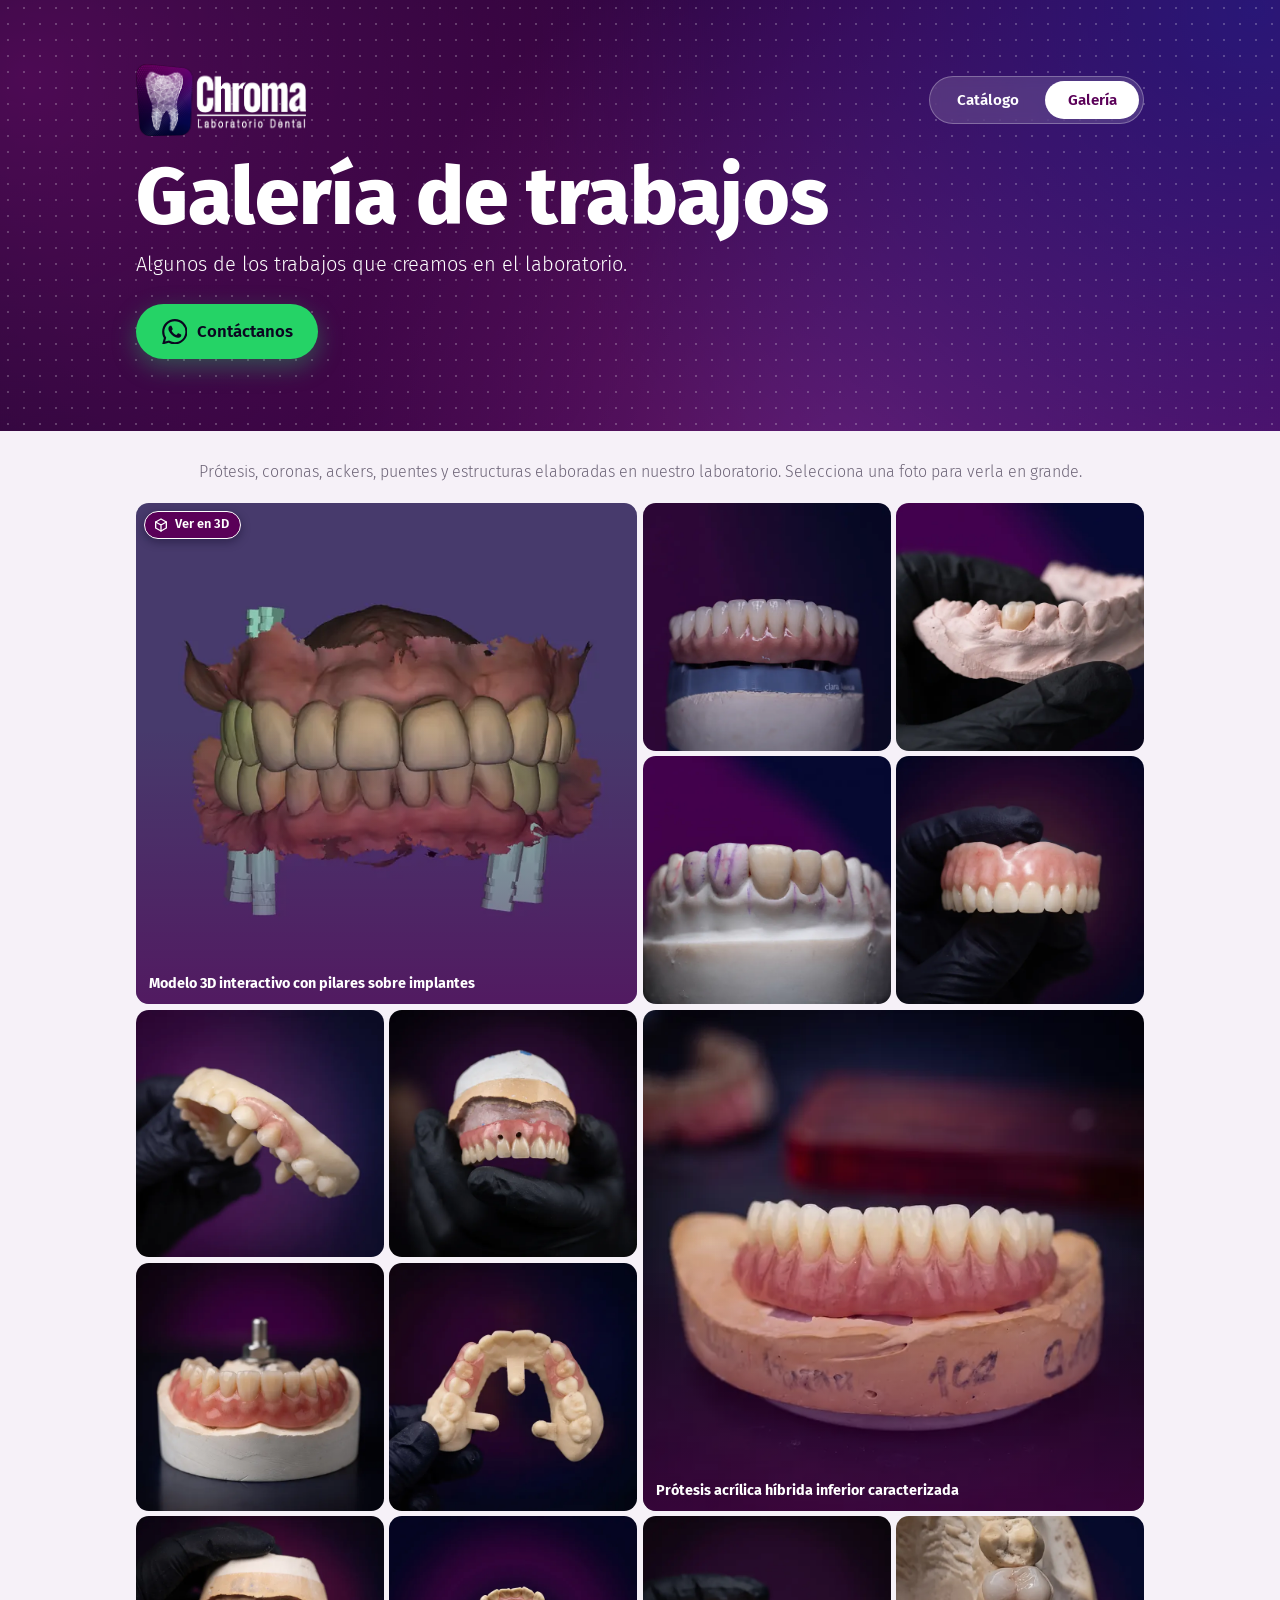
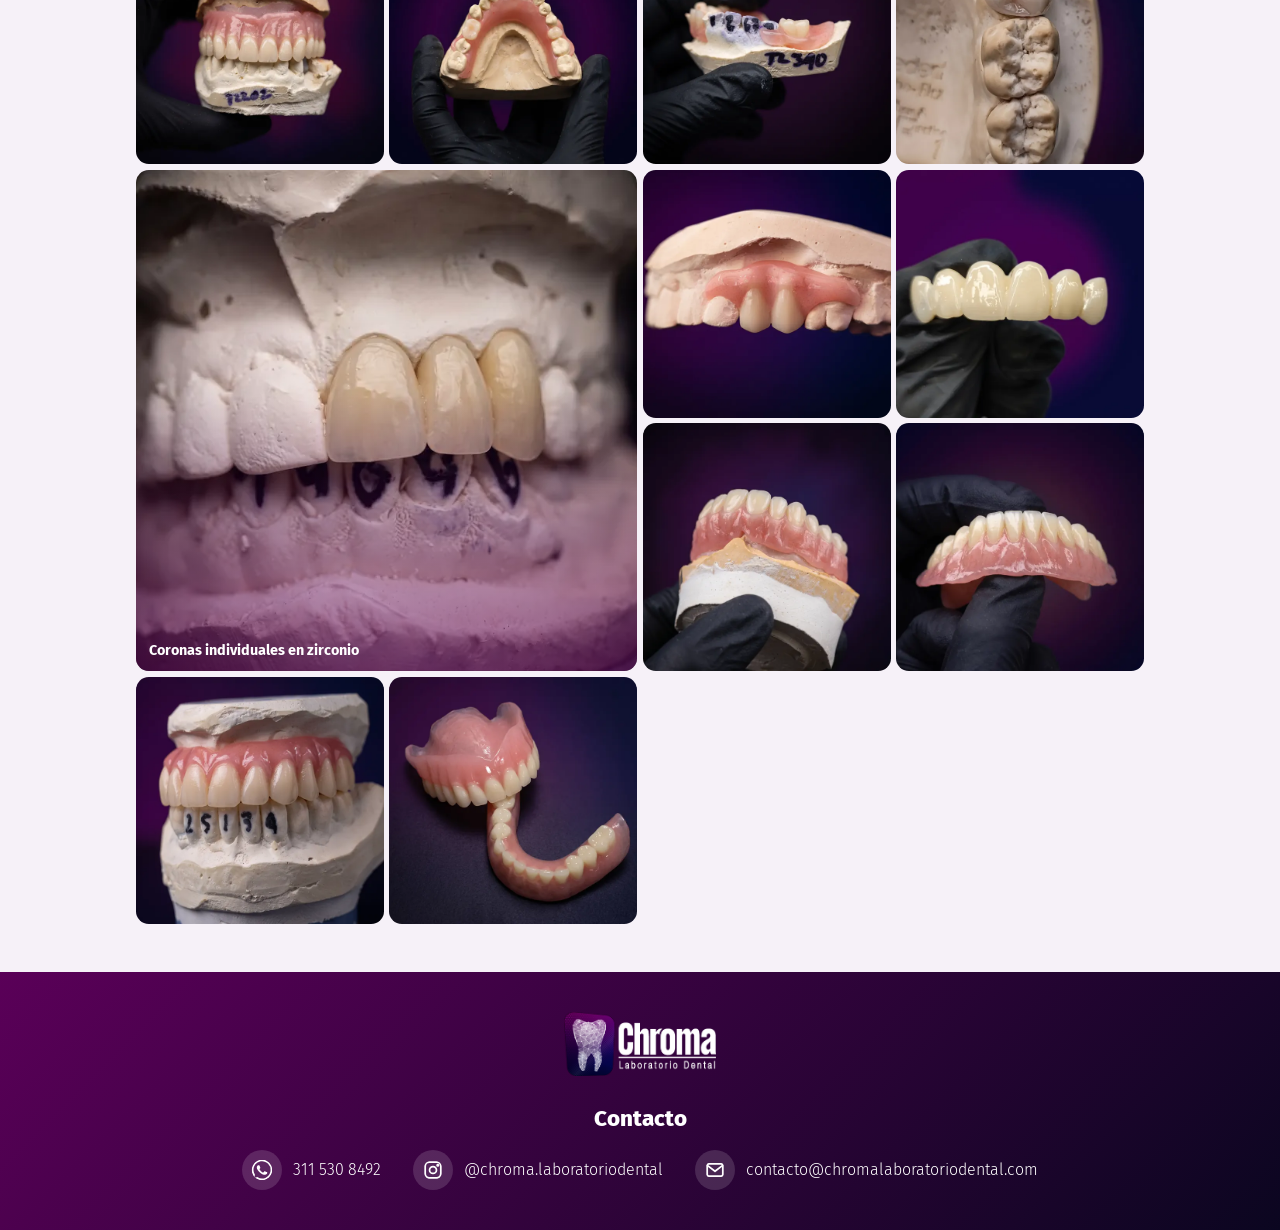
==== commit 62233acf: "Actualizacion de imagenes en la galeria" ====
--- a/galeria.html
+++ b/galeria.html
@@ -45,8 +45,6 @@
     <li><figure><button type="button" data-full="galeria/full/protesis-acrilica-hibrida-sobre-cuatro-implantes.webp"><img src="galeria/thumbs/protesis-acrilica-hibrida-sobre-cuatro-implantes.webp" alt="Prótesis acrílica híbrida sobre cuatro implantes, montada en su modelo" width="640" height="640" loading="lazy" decoding="async"></button><figcaption><strong>Prótesis acrílica híbrida sobre cuatro implantes</strong><span>Arcada completa rehabilitada con una prótesis híbrida en acrílico, soportada por cuatro implantes y trabajada a medida.</span></figcaption></figure></li>
     <li><figure><button type="button" data-full="galeria/full/corona-en-zirconio.webp"><img src="galeria/thumbs/corona-en-zirconio.webp" alt="Corona en zirconio colocada sobre un modelo de yeso" width="640" height="640" loading="lazy" decoding="async"></button><figcaption><strong>Corona en zirconio</strong><span>Corona individual en zirconio, un material cerámico resistente y de aspecto natural, ajustada sobre su modelo de trabajo.</span></figcaption></figure></li>
     <li><figure><button type="button" data-full="galeria/full/encerado-anatomico-dientes-anteriores.webp"><img src="galeria/thumbs/encerado-anatomico-dientes-anteriores.webp" alt="Encerado anatómico de dientes anteriores sobre modelo de yeso" width="640" height="640" loading="lazy" decoding="async"></button><figcaption><strong>Encerado anatómico de dientes anteriores</strong><span>Diseño en cera de los dientes anteriores para planear forma, tamaño y estética antes de fabricar la restauración definitiva.</span></figcaption></figure></li>
-    <li><figure><button type="button" data-full="galeria/full/encerado-anatomico-dientes-posteriores.webp"><img src="galeria/thumbs/encerado-anatomico-dientes-posteriores.webp" alt="Encerado anatómico de dientes posteriores sobre modelo de yeso" width="640" height="640" loading="lazy" decoding="async"></button><figcaption><strong>Encerado anatómico de dientes posteriores</strong><span>Diseño en cera de los dientes posteriores para definir la anatomía y la mordida antes de elaborar la restauración final.</span></figcaption></figure></li>
-    <li><figure><button type="button" data-full="galeria/full/protesis-total-acrilica-superior-vista-lateral.webp"><img src="galeria/thumbs/protesis-total-acrilica-superior-vista-lateral.webp" alt="Prótesis total acrílica superior, vista lateral" width="640" height="640" loading="lazy" decoding="async"></button><figcaption><strong>Prótesis total acrílica superior (vista lateral)</strong><span>Prótesis total superior en acrílico para reponer todos los dientes de la arcada, con encía rosada de aspecto natural.</span></figcaption></figure></li>
     <li><figure><button type="button" data-full="galeria/full/protesis-total-acrilica-superior-vista-frontal.webp"><img src="galeria/thumbs/protesis-total-acrilica-superior-vista-frontal.webp" alt="Prótesis total acrílica superior, vista frontal" width="640" height="640" loading="lazy" decoding="async"></button><figcaption><strong>Prótesis total acrílica superior (vista frontal)</strong><span>Vista frontal de la prótesis total superior en acrílico, con dientes alineados y acabado de encía de aspecto natural.</span></figcaption></figure></li>
     <li><figure><button type="button" data-full="galeria/full/acker-flexible-superior.webp"><img src="galeria/thumbs/acker-flexible-superior.webp" alt="Acker flexible superior sobre su modelo" width="640" height="640" loading="lazy" decoding="async"></button><figcaption><strong>Acker flexible superior</strong><span>Acker flexible superior: prótesis parcial removible en material flexible para reponer uno o pocos dientes de forma discreta.</span></figcaption></figure></li>
     <li><figure><button type="button" data-full="galeria/full/enfilado-superior-sobre-implantes.webp"><img src="galeria/thumbs/enfilado-superior-sobre-implantes.webp" alt="Enfilado de dientes superior sobre implantes, montado en su modelo" width="640" height="640" loading="lazy" decoding="async"></button><figcaption><strong>Enfilado superior sobre implantes</strong><span>Enfilado de dientes de una prótesis superior sobre implantes, montado sobre su modelo de trabajo.</span></figcaption></figure></li>
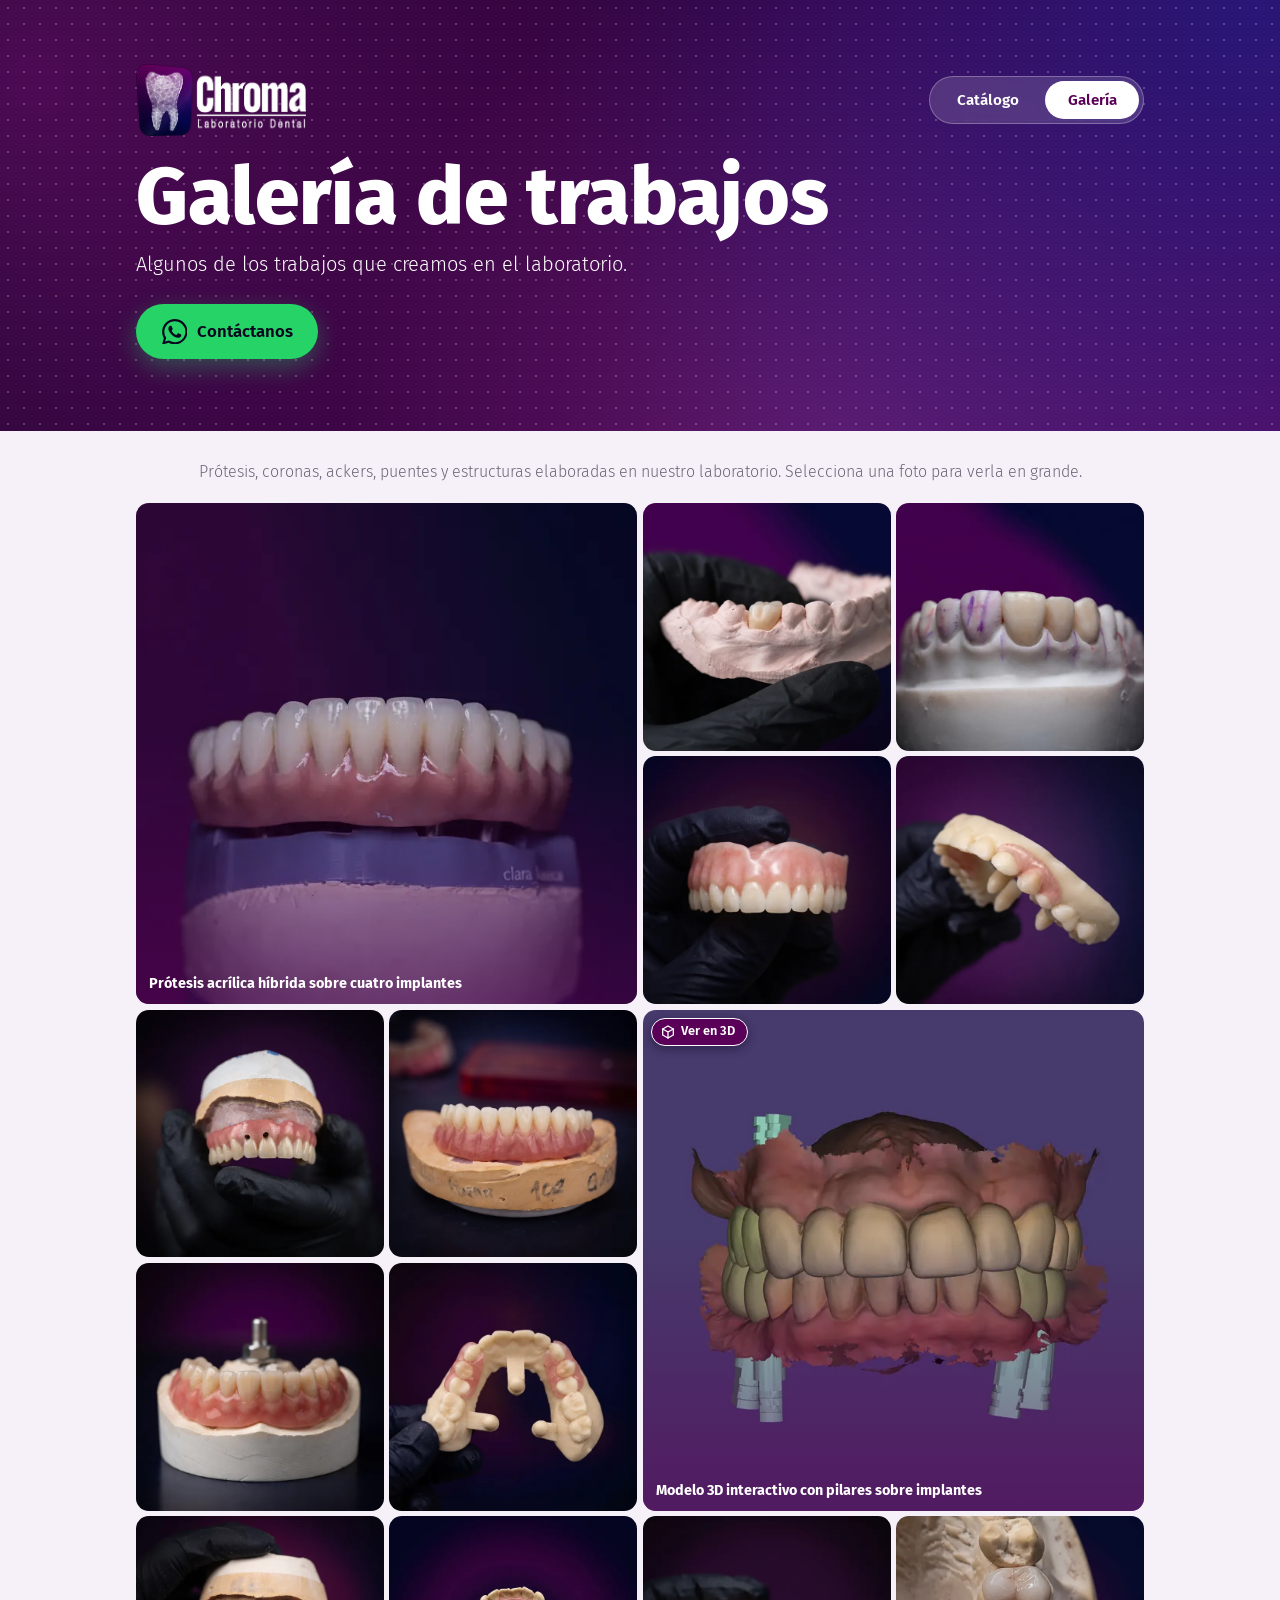
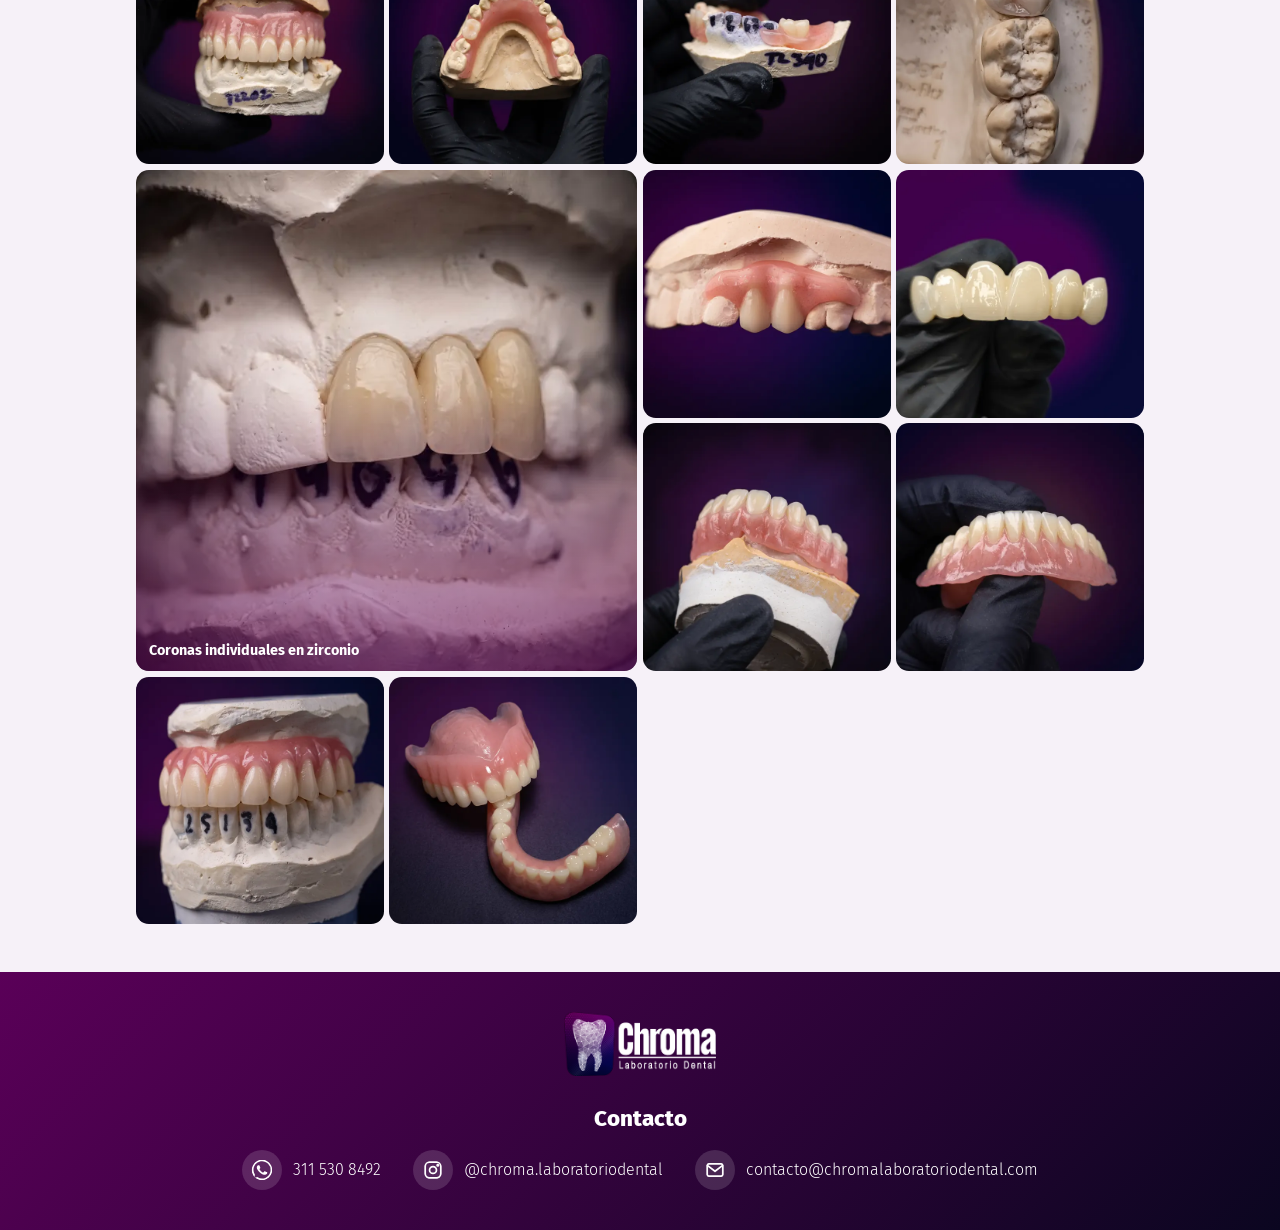
==== commit 0b0d3969: "Nueva actualizacion de galeria" ====
--- a/galeria.html
+++ b/galeria.html
@@ -41,7 +41,6 @@
 <main class="wrap">
   <p class="gal-intro">Prótesis, coronas, ackers, puentes y estructuras elaboradas en nuestro laboratorio. Selecciona una foto para verla en grande.</p>
   <ul id="grid" class="grid">
-    <li><figure><button type="button" data-full="galeria/full/modelo-3d-interactivo-pilares-implantes.webp" data-model="galeria/modelo-3d.html"><img src="galeria/thumbs/modelo-3d-interactivo-pilares-implantes.webp" alt="Modelo 3D interactivo de un escaneo digital con pilares sobre implantes" width="640" height="640" loading="lazy" decoding="async"></button><span class="tag3d" aria-hidden="true"><svg viewBox="0 0 24 24" fill="none" stroke="currentColor" stroke-width="2" stroke-linecap="round" stroke-linejoin="round" aria-hidden="true"><path d="M12 3 4 7.5v9L12 21l8-4.5v-9L12 3Z"/><path d="m4 7.5 8 4.5 8-4.5M12 12v9"/></svg>Ver en 3D</span><figcaption><strong>Modelo 3D interactivo con pilares sobre implantes</strong><span>Escaneo digital con pilares y partes del análogo. Ábrelo para rotarlo, acercarlo y ocultar piezas, y revisarlo desde todos los ángulos.</span></figcaption></figure></li>
     <li><figure><button type="button" data-full="galeria/full/protesis-acrilica-hibrida-sobre-cuatro-implantes.webp"><img src="galeria/thumbs/protesis-acrilica-hibrida-sobre-cuatro-implantes.webp" alt="Prótesis acrílica híbrida sobre cuatro implantes, montada en su modelo" width="640" height="640" loading="lazy" decoding="async"></button><figcaption><strong>Prótesis acrílica híbrida sobre cuatro implantes</strong><span>Arcada completa rehabilitada con una prótesis híbrida en acrílico, soportada por cuatro implantes y trabajada a medida.</span></figcaption></figure></li>
     <li><figure><button type="button" data-full="galeria/full/corona-en-zirconio.webp"><img src="galeria/thumbs/corona-en-zirconio.webp" alt="Corona en zirconio colocada sobre un modelo de yeso" width="640" height="640" loading="lazy" decoding="async"></button><figcaption><strong>Corona en zirconio</strong><span>Corona individual en zirconio, un material cerámico resistente y de aspecto natural, ajustada sobre su modelo de trabajo.</span></figcaption></figure></li>
     <li><figure><button type="button" data-full="galeria/full/encerado-anatomico-dientes-anteriores.webp"><img src="galeria/thumbs/encerado-anatomico-dientes-anteriores.webp" alt="Encerado anatómico de dientes anteriores sobre modelo de yeso" width="640" height="640" loading="lazy" decoding="async"></button><figcaption><strong>Encerado anatómico de dientes anteriores</strong><span>Diseño en cera de los dientes anteriores para planear forma, tamaño y estética antes de fabricar la restauración definitiva.</span></figcaption></figure></li>
@@ -49,6 +48,7 @@
     <li><figure><button type="button" data-full="galeria/full/acker-flexible-superior.webp"><img src="galeria/thumbs/acker-flexible-superior.webp" alt="Acker flexible superior sobre su modelo" width="640" height="640" loading="lazy" decoding="async"></button><figcaption><strong>Acker flexible superior</strong><span>Acker flexible superior: prótesis parcial removible en material flexible para reponer uno o pocos dientes de forma discreta.</span></figcaption></figure></li>
     <li><figure><button type="button" data-full="galeria/full/enfilado-superior-sobre-implantes.webp"><img src="galeria/thumbs/enfilado-superior-sobre-implantes.webp" alt="Enfilado de dientes superior sobre implantes, montado en su modelo" width="640" height="640" loading="lazy" decoding="async"></button><figcaption><strong>Enfilado superior sobre implantes</strong><span>Enfilado de dientes de una prótesis superior sobre implantes, montado sobre su modelo de trabajo.</span></figcaption></figure></li>
     <li><figure><button type="button" data-full="galeria/full/protesis-acrilica-hibrida-inferior-caracterizada.webp"><img src="galeria/thumbs/protesis-acrilica-hibrida-inferior-caracterizada.webp" alt="Prótesis acrílica híbrida inferior con encía caracterizada sobre su modelo" width="640" height="640" loading="lazy" decoding="async"></button><figcaption><strong>Prótesis acrílica híbrida inferior caracterizada</strong><span>Prótesis híbrida inferior en acrílico con encía caracterizada, que imita la textura y el color natural del tejido.</span></figcaption></figure></li>
+    <li><figure><button type="button" data-full="galeria/full/modelo-3d-interactivo-pilares-implantes.webp" data-model="galeria/modelo-3d.html"><img src="galeria/thumbs/modelo-3d-interactivo-pilares-implantes.webp" alt="Modelo 3D interactivo de un escaneo digital con pilares sobre implantes" width="640" height="640" loading="lazy" decoding="async"></button><span class="tag3d" aria-hidden="true"><svg viewBox="0 0 24 24" fill="none" stroke="currentColor" stroke-width="2" stroke-linecap="round" stroke-linejoin="round" aria-hidden="true"><path d="M12 3 4 7.5v9L12 21l8-4.5v-9L12 3Z"/><path d="m4 7.5 8 4.5 8-4.5M12 12v9"/></svg>Ver en 3D</span><figcaption><strong>Modelo 3D interactivo con pilares sobre implantes</strong><span>Escaneo digital con pilares y partes del análogo. Ábrelo para rotarlo, acercarlo y ocultar piezas, y revisarlo desde todos los ángulos.</span></figcaption></figure></li>
     <li><figure><button type="button" data-full="galeria/full/protesis-total-superior-resina-impresa.webp"><img src="galeria/thumbs/protesis-total-superior-resina-impresa.webp" alt="Prótesis total superior en resina impresa en 3D sobre su base" width="640" height="640" loading="lazy" decoding="async"></button><figcaption><strong>Prótesis total superior en resina impresa</strong><span>Prótesis total superior fabricada en resina mediante impresión 3D, montada sobre su modelo.</span></figcaption></figure></li>
     <li><figure><button type="button" data-full="galeria/full/ackers-flexibles-bilaterales.webp"><img src="galeria/thumbs/ackers-flexibles-bilaterales.webp" alt="Ackers flexibles bilaterales sobre modelo impreso en 3D" width="640" height="640" loading="lazy" decoding="async"></button><figcaption><strong>Ackers flexibles bilaterales</strong><span>Dos ackers flexibles, uno a cada lado de la arcada, ubicados sobre un modelo impreso en 3D.</span></figcaption></figure></li>
     <li><figure><button type="button" data-full="galeria/full/protesis-total-acrilica-hibrida-superior.webp"><img src="galeria/thumbs/protesis-total-acrilica-hibrida-superior.webp" alt="Prótesis total acrílica híbrida superior con su arcada antagonista" width="640" height="640" loading="lazy" decoding="async"></button><figcaption><strong>Prótesis total acrílica híbrida superior</strong><span>Prótesis total híbrida superior en acrílico, montada frente a su arcada antagonista para revisar la mordida.</span></figcaption></figure></li>
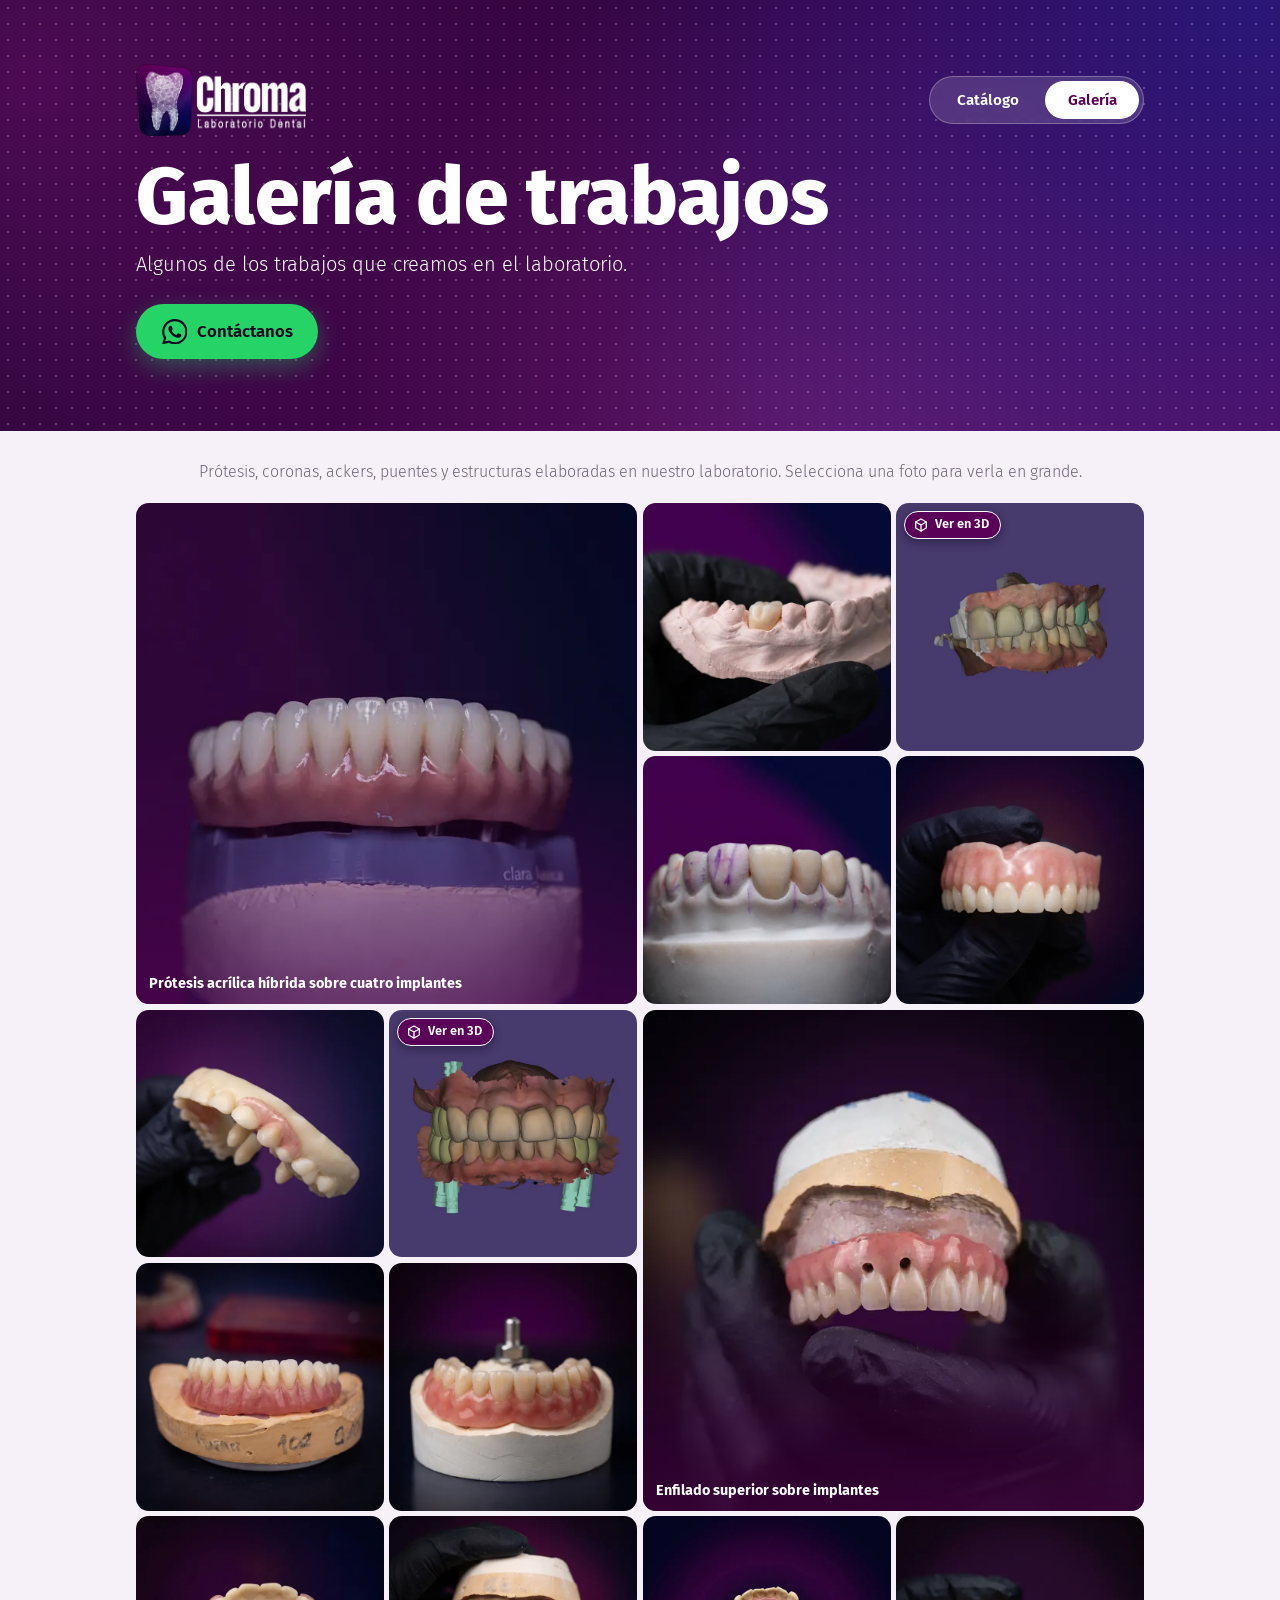
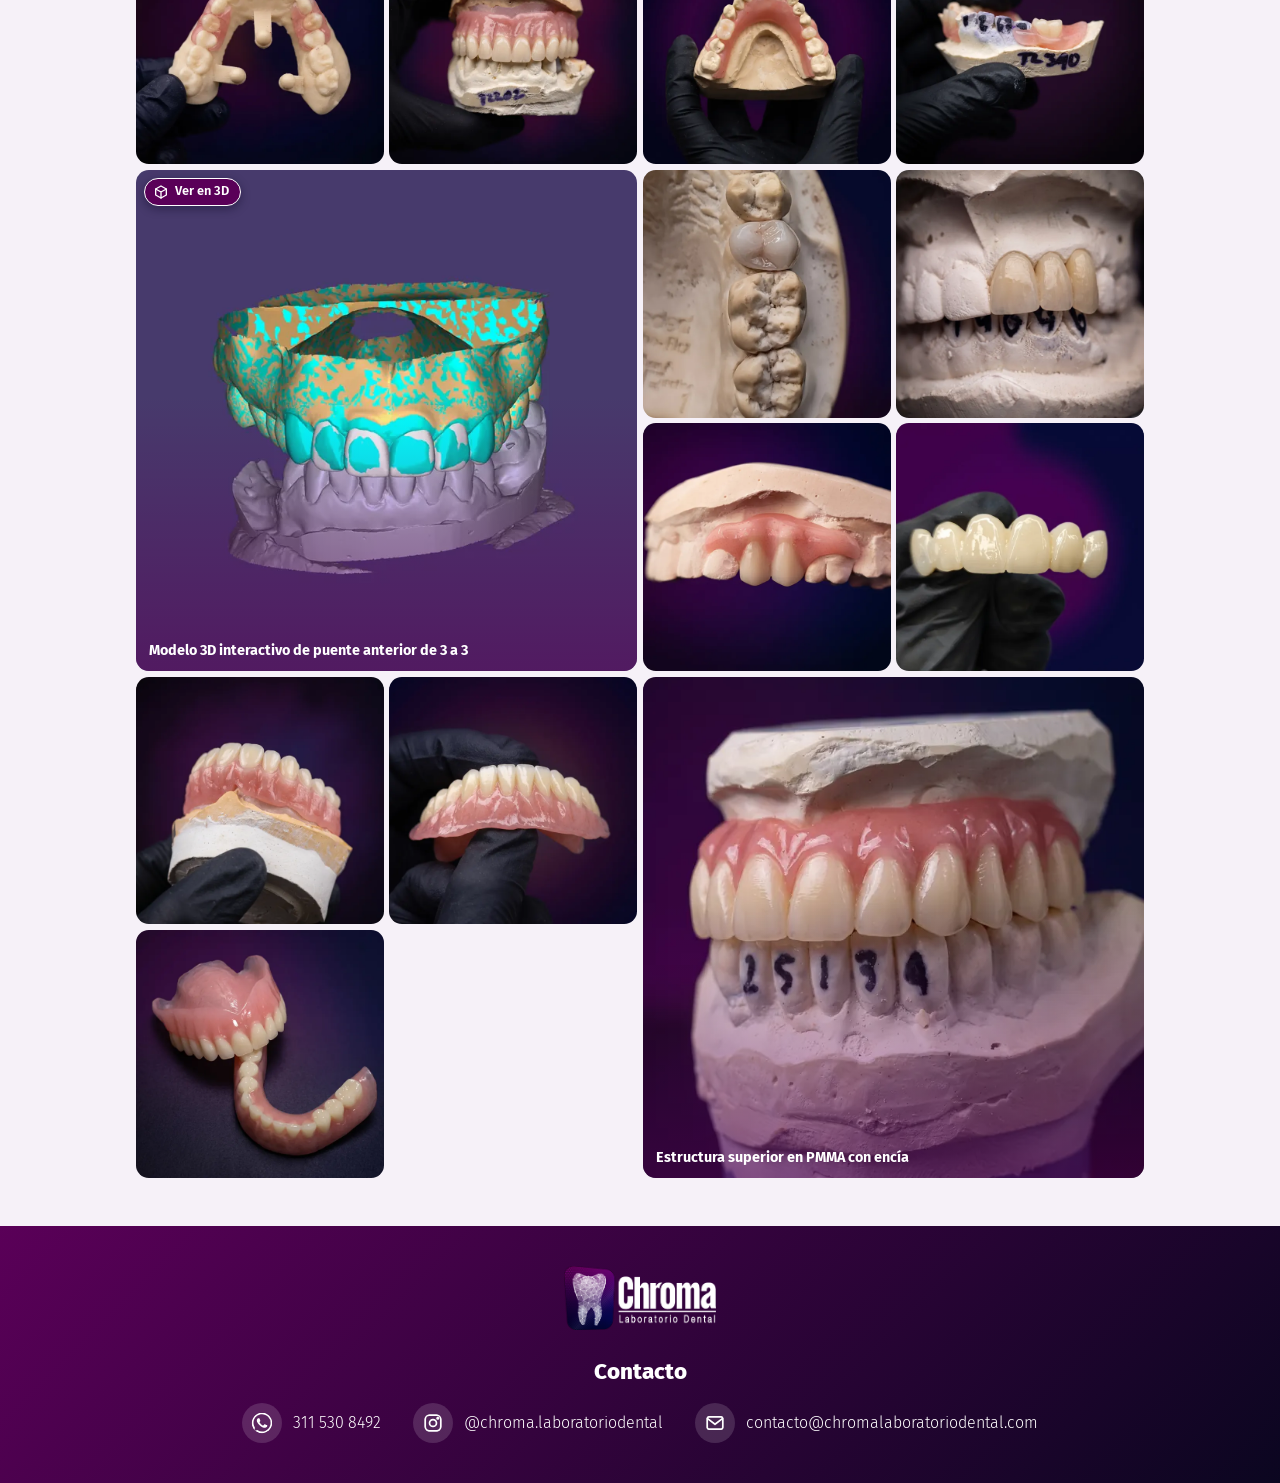
==== commit fe112192: "Nuevos modelos 3D en galeria" ====
--- a/galeria.html
+++ b/galeria.html
@@ -43,17 +43,19 @@
   <ul id="grid" class="grid">
     <li><figure><button type="button" data-full="galeria/full/protesis-acrilica-hibrida-sobre-cuatro-implantes.webp"><img src="galeria/thumbs/protesis-acrilica-hibrida-sobre-cuatro-implantes.webp" alt="Prótesis acrílica híbrida sobre cuatro implantes, montada en su modelo" width="640" height="640" loading="lazy" decoding="async"></button><figcaption><strong>Prótesis acrílica híbrida sobre cuatro implantes</strong><span>Arcada completa rehabilitada con una prótesis híbrida en acrílico, soportada por cuatro implantes y trabajada a medida.</span></figcaption></figure></li>
     <li><figure><button type="button" data-full="galeria/full/corona-en-zirconio.webp"><img src="galeria/thumbs/corona-en-zirconio.webp" alt="Corona en zirconio colocada sobre un modelo de yeso" width="640" height="640" loading="lazy" decoding="async"></button><figcaption><strong>Corona en zirconio</strong><span>Corona individual en zirconio, un material cerámico resistente y de aspecto natural, ajustada sobre su modelo de trabajo.</span></figcaption></figure></li>
+    <li><figure><button type="button" data-full="galeria/full/modelo-3d-interactivo-preparacion-diente-26.webp" data-model="galeria/modelo-3d-preparacion-diente-26.html"><img src="galeria/thumbs/modelo-3d-interactivo-preparacion-diente-26.webp" alt="Modelo 3D interactivo de un escaneo digital con la preparación del diente 26 resaltada" width="640" height="640" loading="lazy" decoding="async"></button><span class="tag3d" aria-hidden="true"><svg viewBox="0 0 24 24" fill="none" stroke="currentColor" stroke-width="2" stroke-linecap="round" stroke-linejoin="round" aria-hidden="true"><path d="M12 3 4 7.5v9L12 21l8-4.5v-9L12 3Z"/><path d="m4 7.5 8 4.5 8-4.5M12 12v9"/></svg>Ver en 3D</span><figcaption><strong>Modelo 3D interactivo de preparación dental (diente 26)</strong><span>Escaneo digital de ambas arcadas con la preparación del diente 26 resaltada. Ábrelo para rotarlo, acercarlo y ocultar piezas.</span></figcaption></figure></li>
     <li><figure><button type="button" data-full="galeria/full/encerado-anatomico-dientes-anteriores.webp"><img src="galeria/thumbs/encerado-anatomico-dientes-anteriores.webp" alt="Encerado anatómico de dientes anteriores sobre modelo de yeso" width="640" height="640" loading="lazy" decoding="async"></button><figcaption><strong>Encerado anatómico de dientes anteriores</strong><span>Diseño en cera de los dientes anteriores para planear forma, tamaño y estética antes de fabricar la restauración definitiva.</span></figcaption></figure></li>
     <li><figure><button type="button" data-full="galeria/full/protesis-total-acrilica-superior-vista-frontal.webp"><img src="galeria/thumbs/protesis-total-acrilica-superior-vista-frontal.webp" alt="Prótesis total acrílica superior, vista frontal" width="640" height="640" loading="lazy" decoding="async"></button><figcaption><strong>Prótesis total acrílica superior (vista frontal)</strong><span>Vista frontal de la prótesis total superior en acrílico, con dientes alineados y acabado de encía de aspecto natural.</span></figcaption></figure></li>
     <li><figure><button type="button" data-full="galeria/full/acker-flexible-superior.webp"><img src="galeria/thumbs/acker-flexible-superior.webp" alt="Acker flexible superior sobre su modelo" width="640" height="640" loading="lazy" decoding="async"></button><figcaption><strong>Acker flexible superior</strong><span>Acker flexible superior: prótesis parcial removible en material flexible para reponer uno o pocos dientes de forma discreta.</span></figcaption></figure></li>
+    <li><figure><button type="button" data-full="galeria/full/modelo-3d-interactivo-pilares-implantes.webp" data-model="galeria/modelo-3d.html"><img src="galeria/thumbs/modelo-3d-interactivo-pilares-implantes.webp" alt="Modelo 3D interactivo de un escaneo digital con pilares sobre implantes" width="640" height="640" loading="lazy" decoding="async"></button><span class="tag3d" aria-hidden="true"><svg viewBox="0 0 24 24" fill="none" stroke="currentColor" stroke-width="2" stroke-linecap="round" stroke-linejoin="round" aria-hidden="true"><path d="M12 3 4 7.5v9L12 21l8-4.5v-9L12 3Z"/><path d="m4 7.5 8 4.5 8-4.5M12 12v9"/></svg>Ver en 3D</span><figcaption><strong>Modelo 3D interactivo con pilares sobre implantes</strong><span>Escaneo digital con pilares y partes del análogo. Ábrelo para rotarlo, acercarlo y ocultar piezas, y revisarlo desde todos los ángulos.</span></figcaption></figure></li>
     <li><figure><button type="button" data-full="galeria/full/enfilado-superior-sobre-implantes.webp"><img src="galeria/thumbs/enfilado-superior-sobre-implantes.webp" alt="Enfilado de dientes superior sobre implantes, montado en su modelo" width="640" height="640" loading="lazy" decoding="async"></button><figcaption><strong>Enfilado superior sobre implantes</strong><span>Enfilado de dientes de una prótesis superior sobre implantes, montado sobre su modelo de trabajo.</span></figcaption></figure></li>
     <li><figure><button type="button" data-full="galeria/full/protesis-acrilica-hibrida-inferior-caracterizada.webp"><img src="galeria/thumbs/protesis-acrilica-hibrida-inferior-caracterizada.webp" alt="Prótesis acrílica híbrida inferior con encía caracterizada sobre su modelo" width="640" height="640" loading="lazy" decoding="async"></button><figcaption><strong>Prótesis acrílica híbrida inferior caracterizada</strong><span>Prótesis híbrida inferior en acrílico con encía caracterizada, que imita la textura y el color natural del tejido.</span></figcaption></figure></li>
-    <li><figure><button type="button" data-full="galeria/full/modelo-3d-interactivo-pilares-implantes.webp" data-model="galeria/modelo-3d.html"><img src="galeria/thumbs/modelo-3d-interactivo-pilares-implantes.webp" alt="Modelo 3D interactivo de un escaneo digital con pilares sobre implantes" width="640" height="640" loading="lazy" decoding="async"></button><span class="tag3d" aria-hidden="true"><svg viewBox="0 0 24 24" fill="none" stroke="currentColor" stroke-width="2" stroke-linecap="round" stroke-linejoin="round" aria-hidden="true"><path d="M12 3 4 7.5v9L12 21l8-4.5v-9L12 3Z"/><path d="m4 7.5 8 4.5 8-4.5M12 12v9"/></svg>Ver en 3D</span><figcaption><strong>Modelo 3D interactivo con pilares sobre implantes</strong><span>Escaneo digital con pilares y partes del análogo. Ábrelo para rotarlo, acercarlo y ocultar piezas, y revisarlo desde todos los ángulos.</span></figcaption></figure></li>
     <li><figure><button type="button" data-full="galeria/full/protesis-total-superior-resina-impresa.webp"><img src="galeria/thumbs/protesis-total-superior-resina-impresa.webp" alt="Prótesis total superior en resina impresa en 3D sobre su base" width="640" height="640" loading="lazy" decoding="async"></button><figcaption><strong>Prótesis total superior en resina impresa</strong><span>Prótesis total superior fabricada en resina mediante impresión 3D, montada sobre su modelo.</span></figcaption></figure></li>
     <li><figure><button type="button" data-full="galeria/full/ackers-flexibles-bilaterales.webp"><img src="galeria/thumbs/ackers-flexibles-bilaterales.webp" alt="Ackers flexibles bilaterales sobre modelo impreso en 3D" width="640" height="640" loading="lazy" decoding="async"></button><figcaption><strong>Ackers flexibles bilaterales</strong><span>Dos ackers flexibles, uno a cada lado de la arcada, ubicados sobre un modelo impreso en 3D.</span></figcaption></figure></li>
     <li><figure><button type="button" data-full="galeria/full/protesis-total-acrilica-hibrida-superior.webp"><img src="galeria/thumbs/protesis-total-acrilica-hibrida-superior.webp" alt="Prótesis total acrílica híbrida superior con su arcada antagonista" width="640" height="640" loading="lazy" decoding="async"></button><figcaption><strong>Prótesis total acrílica híbrida superior</strong><span>Prótesis total híbrida superior en acrílico, montada frente a su arcada antagonista para revisar la mordida.</span></figcaption></figure></li>
     <li><figure><button type="button" data-full="galeria/full/protesis-flexible-inferior.webp"><img src="galeria/thumbs/protesis-flexible-inferior.webp" alt="Prótesis flexible inferior sobre su modelo, vista oclusal" width="640" height="640" loading="lazy" decoding="async"></button><figcaption><strong>Prótesis flexible inferior</strong><span>Prótesis flexible inferior vista desde arriba, con la base adaptada al contorno de la arcada.</span></figcaption></figure></li>
     <li><figure><button type="button" data-full="galeria/full/protesis-flexible-inferior-vista-lateral.webp"><img src="galeria/thumbs/protesis-flexible-inferior-vista-lateral.webp" alt="Prótesis flexible inferior sobre su modelo, vista lateral" width="640" height="640" loading="lazy" decoding="async"></button><figcaption><strong>Prótesis flexible inferior (vista lateral)</strong><span>Vista lateral de la prótesis flexible inferior, que permite revisar el ajuste de la base sobre el modelo.</span></figcaption></figure></li>
+    <li><figure><button type="button" data-full="galeria/full/modelo-3d-interactivo-puente-3-a-3.webp" data-model="galeria/modelo-3d-puente-3-a-3.html"><img src="galeria/thumbs/modelo-3d-interactivo-puente-3-a-3.webp" alt="Modelo 3D interactivo del diseño de un puente anterior de 3 a 3 sobre el modelo escaneado" width="640" height="640" loading="lazy" decoding="async"></button><span class="tag3d" aria-hidden="true"><svg viewBox="0 0 24 24" fill="none" stroke="currentColor" stroke-width="2" stroke-linecap="round" stroke-linejoin="round" aria-hidden="true"><path d="M12 3 4 7.5v9L12 21l8-4.5v-9L12 3Z"/><path d="m4 7.5 8 4.5 8-4.5M12 12v9"/></svg>Ver en 3D</span><figcaption><strong>Modelo 3D interactivo de puente anterior de 3 a 3</strong><span>Diseño digital de un puente anterior de canino a canino (piezas 13 a 23) sobre el modelo escaneado y su antagonista. Ábrelo para rotarlo, acercarlo y ocultar capas.</span></figcaption></figure></li>
     <li><figure><button type="button" data-full="galeria/full/corona-metal-ceramica.webp"><img src="galeria/thumbs/corona-metal-ceramica.webp" alt="Corona metal-cerámica sobre modelo de yeso, vista oclusal" width="640" height="640" loading="lazy" decoding="async"></button><figcaption><strong>Corona metal-cerámica</strong><span>Corona metal-cerámica: estructura metálica recubierta de porcelana, vista oclusal sobre su modelo.</span></figcaption></figure></li>
     <li><figure><button type="button" data-full="galeria/full/coronas-individuales-en-zirconio.webp"><img src="galeria/thumbs/coronas-individuales-en-zirconio.webp" alt="Coronas individuales en zirconio sobre modelo de yeso" width="640" height="640" loading="lazy" decoding="async"></button><figcaption><strong>Coronas individuales en zirconio</strong><span>Coronas individuales en zirconio de dientes anteriores, ubicadas sobre su modelo de trabajo.</span></figcaption></figure></li>
     <li><figure><button type="button" data-full="galeria/full/acker-acrilico-dos-unidades.webp"><img src="galeria/thumbs/acker-acrilico-dos-unidades.webp" alt="Acker acrílico de dos unidades sobre su modelo" width="640" height="640" loading="lazy" decoding="async"></button><figcaption><strong>Acker acrílico de dos unidades</strong><span>Acker acrílico de dos unidades: prótesis parcial removible en acrílico para reponer dos dientes.</span></figcaption></figure></li>
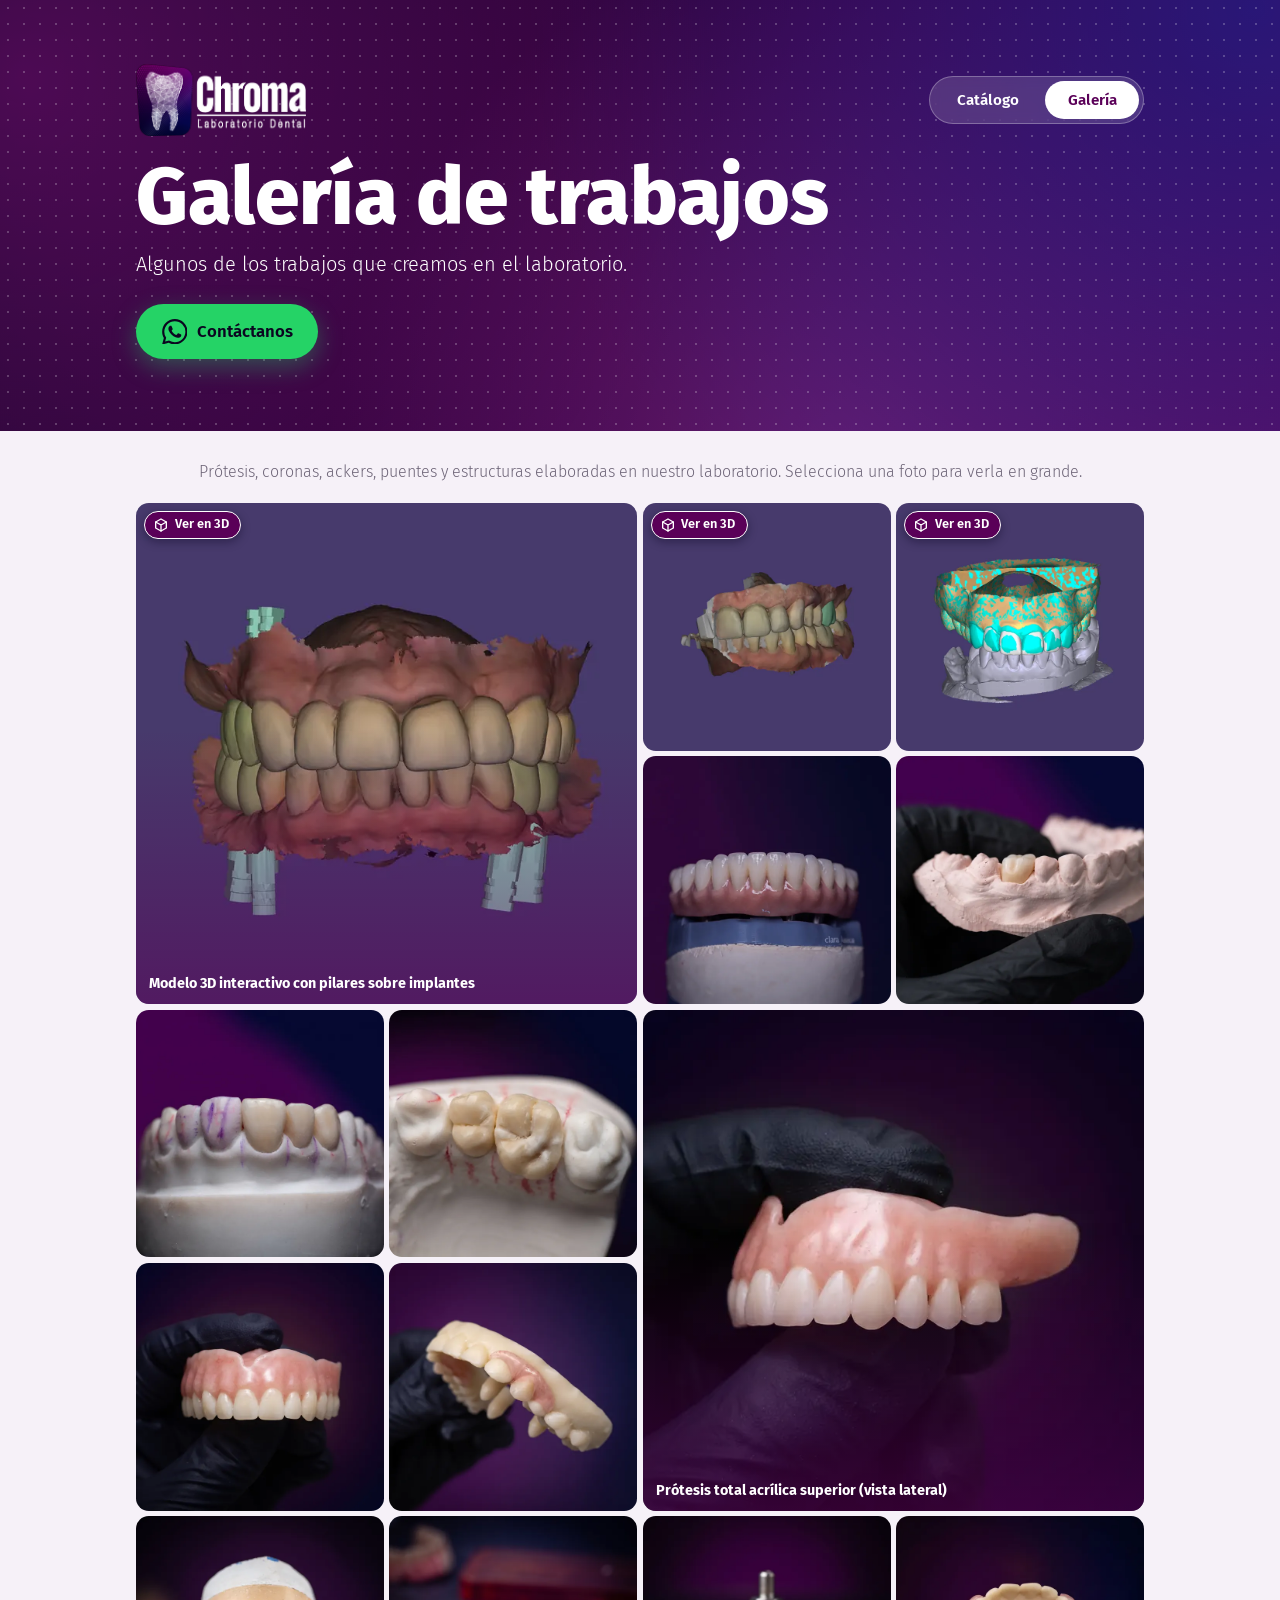
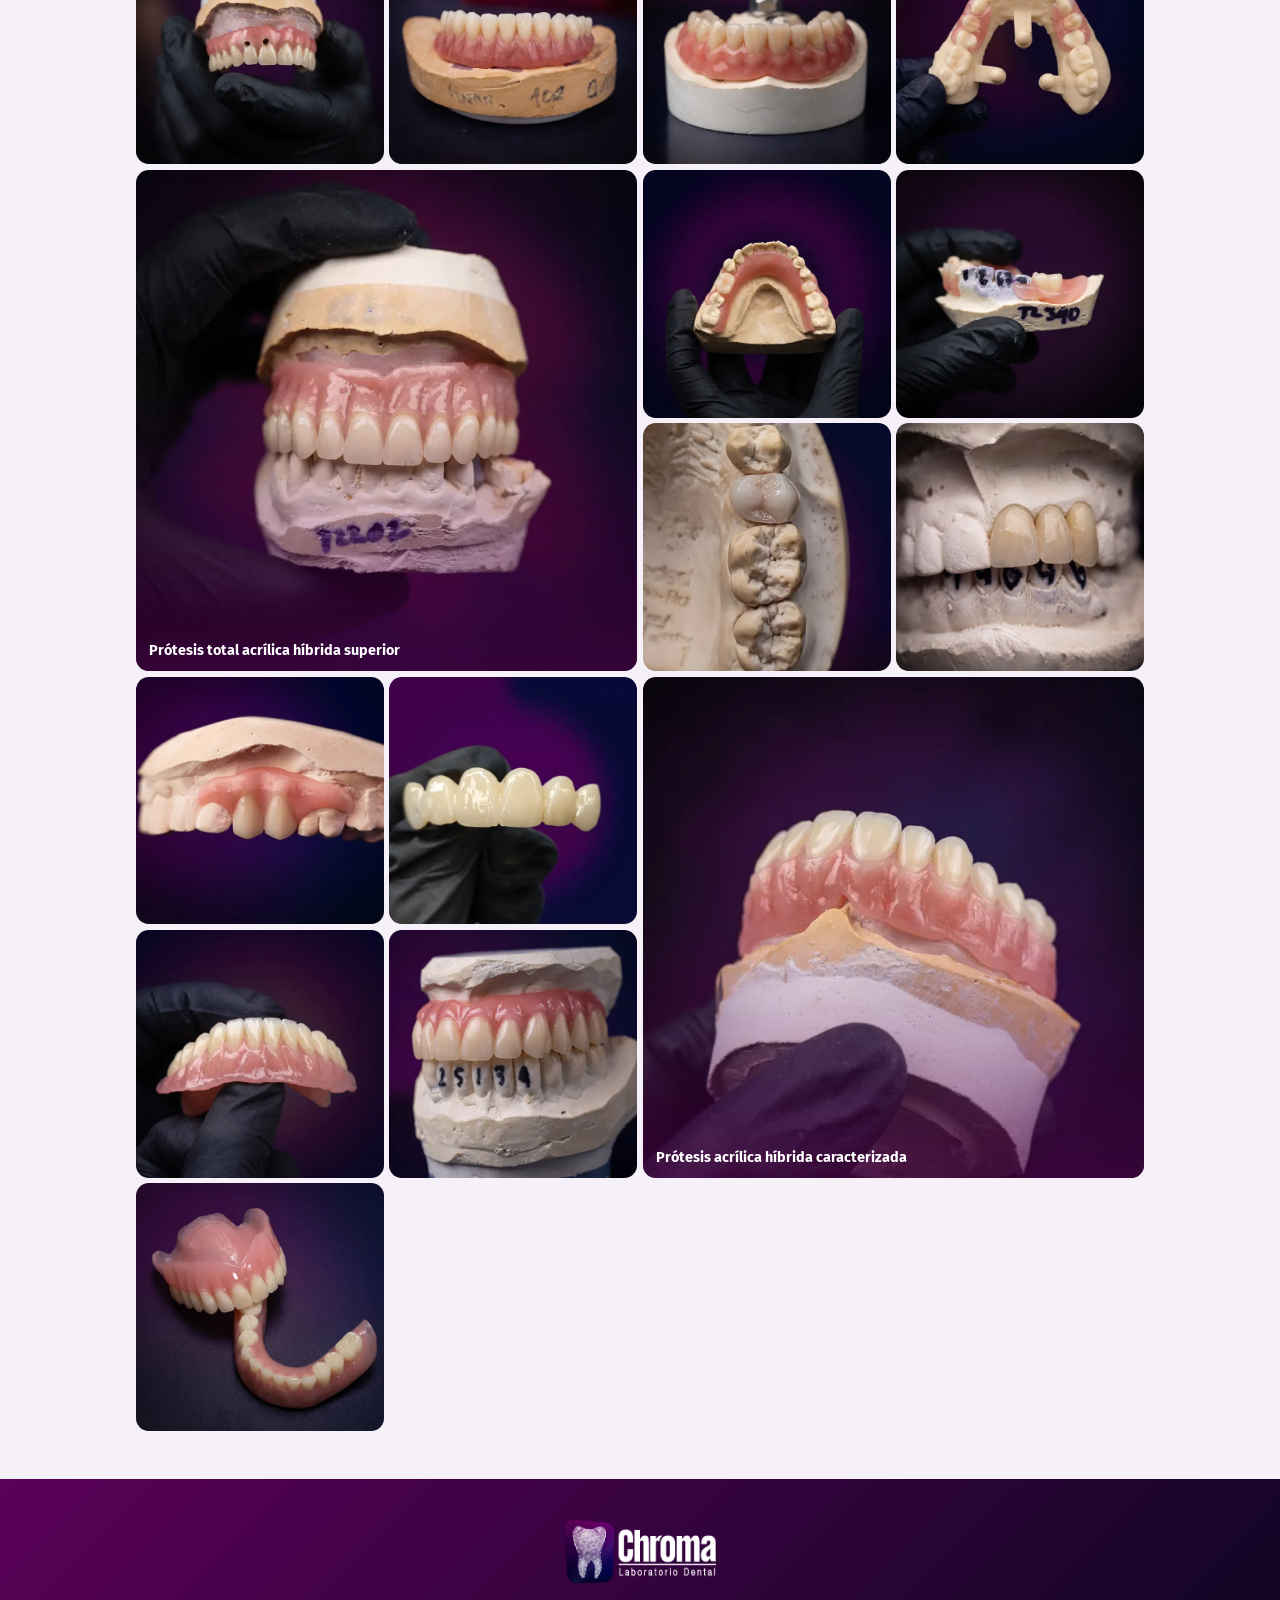
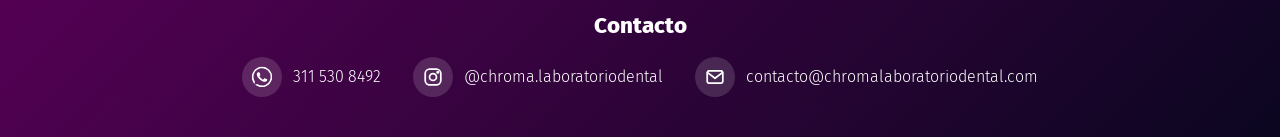
==== commit caf5a418: "Corrección modelos 3D" ====
--- a/galeria.html
+++ b/galeria.html
@@ -41,13 +41,16 @@
 <main class="wrap">
   <p class="gal-intro">Prótesis, coronas, ackers, puentes y estructuras elaboradas en nuestro laboratorio. Selecciona una foto para verla en grande.</p>
   <ul id="grid" class="grid">
+    <li><figure><button type="button" data-full="galeria/full/modelo-3d-interactivo-pilares-implantes.webp" data-model="galeria/modelo-3d.html"><img src="galeria/thumbs/modelo-3d-interactivo-pilares-implantes.webp" alt="Modelo 3D interactivo de un escaneo digital con pilares sobre implantes" width="640" height="640" loading="lazy" decoding="async"></button><span class="tag3d" aria-hidden="true"><svg viewBox="0 0 24 24" fill="none" stroke="currentColor" stroke-width="2" stroke-linecap="round" stroke-linejoin="round" aria-hidden="true"><path d="M12 3 4 7.5v9L12 21l8-4.5v-9L12 3Z"/><path d="m4 7.5 8 4.5 8-4.5M12 12v9"/></svg>Ver en 3D</span><figcaption><strong>Modelo 3D interactivo con pilares sobre implantes</strong><span>Escaneo digital con pilares y partes del análogo. Ábrelo para rotarlo, acercarlo y ocultar piezas, y revisarlo desde todos los ángulos.</span></figcaption></figure></li>
+    <li><figure><button type="button" data-full="galeria/full/modelo-3d-interactivo-preparacion-diente-26.webp" data-model="galeria/modelo-3d-preparacion-diente-26.html"><img src="galeria/thumbs/modelo-3d-interactivo-preparacion-diente-26.webp" alt="Modelo 3D interactivo de un escaneo digital con la preparación del diente 26 resaltada" width="640" height="640" loading="lazy" decoding="async"></button><span class="tag3d" aria-hidden="true"><svg viewBox="0 0 24 24" fill="none" stroke="currentColor" stroke-width="2" stroke-linecap="round" stroke-linejoin="round" aria-hidden="true"><path d="M12 3 4 7.5v9L12 21l8-4.5v-9L12 3Z"/><path d="m4 7.5 8 4.5 8-4.5M12 12v9"/></svg>Ver en 3D</span><figcaption><strong>Modelo 3D interactivo de preparación dental (diente 26)</strong><span>Escaneo digital de ambas arcadas con la preparación del diente 26 resaltada. Ábrelo para rotarlo, acercarlo y ocultar piezas.</span></figcaption></figure></li>
+    <li><figure><button type="button" data-full="galeria/full/modelo-3d-interactivo-puente-3-a-3.webp" data-model="galeria/modelo-3d-puente-3-a-3.html"><img src="galeria/thumbs/modelo-3d-interactivo-puente-3-a-3.webp" alt="Modelo 3D interactivo del diseño de un puente anterior de 3 a 3 sobre el modelo escaneado" width="640" height="640" loading="lazy" decoding="async"></button><span class="tag3d" aria-hidden="true"><svg viewBox="0 0 24 24" fill="none" stroke="currentColor" stroke-width="2" stroke-linecap="round" stroke-linejoin="round" aria-hidden="true"><path d="M12 3 4 7.5v9L12 21l8-4.5v-9L12 3Z"/><path d="m4 7.5 8 4.5 8-4.5M12 12v9"/></svg>Ver en 3D</span><figcaption><strong>Modelo 3D interactivo de puente anterior de 3 a 3</strong><span>Diseño digital de un puente anterior de canino a canino (piezas 13 a 23) sobre el modelo escaneado y su antagonista. Ábrelo para rotarlo, acercarlo y ocultar capas.</span></figcaption></figure></li>
     <li><figure><button type="button" data-full="galeria/full/protesis-acrilica-hibrida-sobre-cuatro-implantes.webp"><img src="galeria/thumbs/protesis-acrilica-hibrida-sobre-cuatro-implantes.webp" alt="Prótesis acrílica híbrida sobre cuatro implantes, montada en su modelo" width="640" height="640" loading="lazy" decoding="async"></button><figcaption><strong>Prótesis acrílica híbrida sobre cuatro implantes</strong><span>Arcada completa rehabilitada con una prótesis híbrida en acrílico, soportada por cuatro implantes y trabajada a medida.</span></figcaption></figure></li>
     <li><figure><button type="button" data-full="galeria/full/corona-en-zirconio.webp"><img src="galeria/thumbs/corona-en-zirconio.webp" alt="Corona en zirconio colocada sobre un modelo de yeso" width="640" height="640" loading="lazy" decoding="async"></button><figcaption><strong>Corona en zirconio</strong><span>Corona individual en zirconio, un material cerámico resistente y de aspecto natural, ajustada sobre su modelo de trabajo.</span></figcaption></figure></li>
-    <li><figure><button type="button" data-full="galeria/full/modelo-3d-interactivo-preparacion-diente-26.webp" data-model="galeria/modelo-3d-preparacion-diente-26.html"><img src="galeria/thumbs/modelo-3d-interactivo-preparacion-diente-26.webp" alt="Modelo 3D interactivo de un escaneo digital con la preparación del diente 26 resaltada" width="640" height="640" loading="lazy" decoding="async"></button><span class="tag3d" aria-hidden="true"><svg viewBox="0 0 24 24" fill="none" stroke="currentColor" stroke-width="2" stroke-linecap="round" stroke-linejoin="round" aria-hidden="true"><path d="M12 3 4 7.5v9L12 21l8-4.5v-9L12 3Z"/><path d="m4 7.5 8 4.5 8-4.5M12 12v9"/></svg>Ver en 3D</span><figcaption><strong>Modelo 3D interactivo de preparación dental (diente 26)</strong><span>Escaneo digital de ambas arcadas con la preparación del diente 26 resaltada. Ábrelo para rotarlo, acercarlo y ocultar piezas.</span></figcaption></figure></li>
     <li><figure><button type="button" data-full="galeria/full/encerado-anatomico-dientes-anteriores.webp"><img src="galeria/thumbs/encerado-anatomico-dientes-anteriores.webp" alt="Encerado anatómico de dientes anteriores sobre modelo de yeso" width="640" height="640" loading="lazy" decoding="async"></button><figcaption><strong>Encerado anatómico de dientes anteriores</strong><span>Diseño en cera de los dientes anteriores para planear forma, tamaño y estética antes de fabricar la restauración definitiva.</span></figcaption></figure></li>
+    <li><figure><button type="button" data-full="galeria/full/encerado-anatomico-dientes-posteriores.webp"><img src="galeria/thumbs/encerado-anatomico-dientes-posteriores.webp" alt="Encerado anatómico de dientes posteriores sobre modelo de yeso" width="640" height="640" loading="lazy" decoding="async"></button><figcaption><strong>Encerado anatómico de dientes posteriores</strong><span>Diseño en cera de los dientes posteriores para definir la anatomía y la mordida antes de elaborar la restauración final.</span></figcaption></figure></li>
+    <li><figure><button type="button" data-full="galeria/full/protesis-total-acrilica-superior-vista-lateral.webp"><img src="galeria/thumbs/protesis-total-acrilica-superior-vista-lateral.webp" alt="Prótesis total acrílica superior, vista lateral" width="640" height="640" loading="lazy" decoding="async"></button><figcaption><strong>Prótesis total acrílica superior (vista lateral)</strong><span>Prótesis total superior en acrílico para reponer todos los dientes de la arcada, con encía rosada de aspecto natural.</span></figcaption></figure></li>
     <li><figure><button type="button" data-full="galeria/full/protesis-total-acrilica-superior-vista-frontal.webp"><img src="galeria/thumbs/protesis-total-acrilica-superior-vista-frontal.webp" alt="Prótesis total acrílica superior, vista frontal" width="640" height="640" loading="lazy" decoding="async"></button><figcaption><strong>Prótesis total acrílica superior (vista frontal)</strong><span>Vista frontal de la prótesis total superior en acrílico, con dientes alineados y acabado de encía de aspecto natural.</span></figcaption></figure></li>
     <li><figure><button type="button" data-full="galeria/full/acker-flexible-superior.webp"><img src="galeria/thumbs/acker-flexible-superior.webp" alt="Acker flexible superior sobre su modelo" width="640" height="640" loading="lazy" decoding="async"></button><figcaption><strong>Acker flexible superior</strong><span>Acker flexible superior: prótesis parcial removible en material flexible para reponer uno o pocos dientes de forma discreta.</span></figcaption></figure></li>
-    <li><figure><button type="button" data-full="galeria/full/modelo-3d-interactivo-pilares-implantes.webp" data-model="galeria/modelo-3d.html"><img src="galeria/thumbs/modelo-3d-interactivo-pilares-implantes.webp" alt="Modelo 3D interactivo de un escaneo digital con pilares sobre implantes" width="640" height="640" loading="lazy" decoding="async"></button><span class="tag3d" aria-hidden="true"><svg viewBox="0 0 24 24" fill="none" stroke="currentColor" stroke-width="2" stroke-linecap="round" stroke-linejoin="round" aria-hidden="true"><path d="M12 3 4 7.5v9L12 21l8-4.5v-9L12 3Z"/><path d="m4 7.5 8 4.5 8-4.5M12 12v9"/></svg>Ver en 3D</span><figcaption><strong>Modelo 3D interactivo con pilares sobre implantes</strong><span>Escaneo digital con pilares y partes del análogo. Ábrelo para rotarlo, acercarlo y ocultar piezas, y revisarlo desde todos los ángulos.</span></figcaption></figure></li>
     <li><figure><button type="button" data-full="galeria/full/enfilado-superior-sobre-implantes.webp"><img src="galeria/thumbs/enfilado-superior-sobre-implantes.webp" alt="Enfilado de dientes superior sobre implantes, montado en su modelo" width="640" height="640" loading="lazy" decoding="async"></button><figcaption><strong>Enfilado superior sobre implantes</strong><span>Enfilado de dientes de una prótesis superior sobre implantes, montado sobre su modelo de trabajo.</span></figcaption></figure></li>
     <li><figure><button type="button" data-full="galeria/full/protesis-acrilica-hibrida-inferior-caracterizada.webp"><img src="galeria/thumbs/protesis-acrilica-hibrida-inferior-caracterizada.webp" alt="Prótesis acrílica híbrida inferior con encía caracterizada sobre su modelo" width="640" height="640" loading="lazy" decoding="async"></button><figcaption><strong>Prótesis acrílica híbrida inferior caracterizada</strong><span>Prótesis híbrida inferior en acrílico con encía caracterizada, que imita la textura y el color natural del tejido.</span></figcaption></figure></li>
     <li><figure><button type="button" data-full="galeria/full/protesis-total-superior-resina-impresa.webp"><img src="galeria/thumbs/protesis-total-superior-resina-impresa.webp" alt="Prótesis total superior en resina impresa en 3D sobre su base" width="640" height="640" loading="lazy" decoding="async"></button><figcaption><strong>Prótesis total superior en resina impresa</strong><span>Prótesis total superior fabricada en resina mediante impresión 3D, montada sobre su modelo.</span></figcaption></figure></li>
@@ -55,7 +58,6 @@
     <li><figure><button type="button" data-full="galeria/full/protesis-total-acrilica-hibrida-superior.webp"><img src="galeria/thumbs/protesis-total-acrilica-hibrida-superior.webp" alt="Prótesis total acrílica híbrida superior con su arcada antagonista" width="640" height="640" loading="lazy" decoding="async"></button><figcaption><strong>Prótesis total acrílica híbrida superior</strong><span>Prótesis total híbrida superior en acrílico, montada frente a su arcada antagonista para revisar la mordida.</span></figcaption></figure></li>
     <li><figure><button type="button" data-full="galeria/full/protesis-flexible-inferior.webp"><img src="galeria/thumbs/protesis-flexible-inferior.webp" alt="Prótesis flexible inferior sobre su modelo, vista oclusal" width="640" height="640" loading="lazy" decoding="async"></button><figcaption><strong>Prótesis flexible inferior</strong><span>Prótesis flexible inferior vista desde arriba, con la base adaptada al contorno de la arcada.</span></figcaption></figure></li>
     <li><figure><button type="button" data-full="galeria/full/protesis-flexible-inferior-vista-lateral.webp"><img src="galeria/thumbs/protesis-flexible-inferior-vista-lateral.webp" alt="Prótesis flexible inferior sobre su modelo, vista lateral" width="640" height="640" loading="lazy" decoding="async"></button><figcaption><strong>Prótesis flexible inferior (vista lateral)</strong><span>Vista lateral de la prótesis flexible inferior, que permite revisar el ajuste de la base sobre el modelo.</span></figcaption></figure></li>
-    <li><figure><button type="button" data-full="galeria/full/modelo-3d-interactivo-puente-3-a-3.webp" data-model="galeria/modelo-3d-puente-3-a-3.html"><img src="galeria/thumbs/modelo-3d-interactivo-puente-3-a-3.webp" alt="Modelo 3D interactivo del diseño de un puente anterior de 3 a 3 sobre el modelo escaneado" width="640" height="640" loading="lazy" decoding="async"></button><span class="tag3d" aria-hidden="true"><svg viewBox="0 0 24 24" fill="none" stroke="currentColor" stroke-width="2" stroke-linecap="round" stroke-linejoin="round" aria-hidden="true"><path d="M12 3 4 7.5v9L12 21l8-4.5v-9L12 3Z"/><path d="m4 7.5 8 4.5 8-4.5M12 12v9"/></svg>Ver en 3D</span><figcaption><strong>Modelo 3D interactivo de puente anterior de 3 a 3</strong><span>Diseño digital de un puente anterior de canino a canino (piezas 13 a 23) sobre el modelo escaneado y su antagonista. Ábrelo para rotarlo, acercarlo y ocultar capas.</span></figcaption></figure></li>
     <li><figure><button type="button" data-full="galeria/full/corona-metal-ceramica.webp"><img src="galeria/thumbs/corona-metal-ceramica.webp" alt="Corona metal-cerámica sobre modelo de yeso, vista oclusal" width="640" height="640" loading="lazy" decoding="async"></button><figcaption><strong>Corona metal-cerámica</strong><span>Corona metal-cerámica: estructura metálica recubierta de porcelana, vista oclusal sobre su modelo.</span></figcaption></figure></li>
     <li><figure><button type="button" data-full="galeria/full/coronas-individuales-en-zirconio.webp"><img src="galeria/thumbs/coronas-individuales-en-zirconio.webp" alt="Coronas individuales en zirconio sobre modelo de yeso" width="640" height="640" loading="lazy" decoding="async"></button><figcaption><strong>Coronas individuales en zirconio</strong><span>Coronas individuales en zirconio de dientes anteriores, ubicadas sobre su modelo de trabajo.</span></figcaption></figure></li>
     <li><figure><button type="button" data-full="galeria/full/acker-acrilico-dos-unidades.webp"><img src="galeria/thumbs/acker-acrilico-dos-unidades.webp" alt="Acker acrílico de dos unidades sobre su modelo" width="640" height="640" loading="lazy" decoding="async"></button><figcaption><strong>Acker acrílico de dos unidades</strong><span>Acker acrílico de dos unidades: prótesis parcial removible en acrílico para reponer dos dientes.</span></figcaption></figure></li>
@@ -76,6 +78,7 @@
     <button type="button" class="lb-nav prev" aria-label="Foto anterior"><svg viewBox="0 0 24 24" fill="none" stroke="currentColor" stroke-width="2.4" stroke-linecap="round" stroke-linejoin="round" aria-hidden="true"><path d="m15 5-7 7 7 7"/></svg></button>
     <img id="lb-img" alt="">
     <iframe id="lb-frame" title="Modelo 3D interactivo" allow="fullscreen" allowfullscreen hidden></iframe>
+    <span id="lb-loading" hidden><i></i>Cargando modelo 3D…</span>
     <button type="button" class="lb-nav next" aria-label="Foto siguiente"><svg viewBox="0 0 24 24" fill="none" stroke="currentColor" stroke-width="2.4" stroke-linecap="round" stroke-linejoin="round" aria-hidden="true"><path d="m9 5 7 7-7 7"/></svg></button>
   </div>
   <div class="lb-cap"><h2 id="lb-title"></h2><p id="lb-desc"></p><p id="lb-hint" hidden>Arrastra para rotar · rueda del mouse o pellizco para acercar</p></div>
--- a/galeria.css
+++ b/galeria.css
@@ -46,3 +46,8 @@
 #lb-hint{margin-top:.35rem;font-size:.82rem;color:#ffb7f4}
 @media(max-width:41.99rem){.lb.is3d .lb-nav,.lb.is3d #lb-desc{display:none}}
 @media(min-width:42rem){.lb.is3d #lb-frame{max-width:calc(100% - 7.2rem)}}
+#lb-frame.wait{position:absolute;inset:0;margin:auto;opacity:0;pointer-events:none}
+#lb-loading{position:absolute;left:50%;bottom:1rem;transform:translateX(-50%);display:flex;align-items:center;gap:.6rem;padding:.55rem 1rem;border-radius:2rem;background:rgba(11,6,32,.8);border:1px solid rgba(255,255,255,.3);color:#fff;font-size:.9rem;white-space:nowrap}
+#lb-loading i{width:1rem;height:1rem;border:2px solid rgba(255,255,255,.35);border-top-color:#fff;border-radius:50%;animation:lbspin .9s linear infinite}
+@keyframes lbspin{to{transform:rotate(360deg)}}
+@media(prefers-reduced-motion:reduce){#lb-loading i{animation:none}}
--- a/galeria.css
+++ b/galeria.css
@@ -46,3 +46,8 @@
 #lb-hint{margin-top:.35rem;font-size:.82rem;color:#ffb7f4}
 @media(max-width:41.99rem){.lb.is3d .lb-nav,.lb.is3d #lb-desc{display:none}}
 @media(min-width:42rem){.lb.is3d #lb-frame{max-width:calc(100% - 7.2rem)}}
+#lb-frame.wait{position:absolute;inset:0;margin:auto;opacity:0;pointer-events:none}
+#lb-loading{position:absolute;left:50%;bottom:1rem;transform:translateX(-50%);display:flex;align-items:center;gap:.6rem;padding:.55rem 1rem;border-radius:2rem;background:rgba(11,6,32,.8);border:1px solid rgba(255,255,255,.3);color:#fff;font-size:.9rem;white-space:nowrap}
+#lb-loading i{width:1rem;height:1rem;border:2px solid rgba(255,255,255,.35);border-top-color:#fff;border-radius:50%;animation:lbspin .9s linear infinite}
+@keyframes lbspin{to{transform:rotate(360deg)}}
+@media(prefers-reduced-motion:reduce){#lb-loading i{animation:none}}
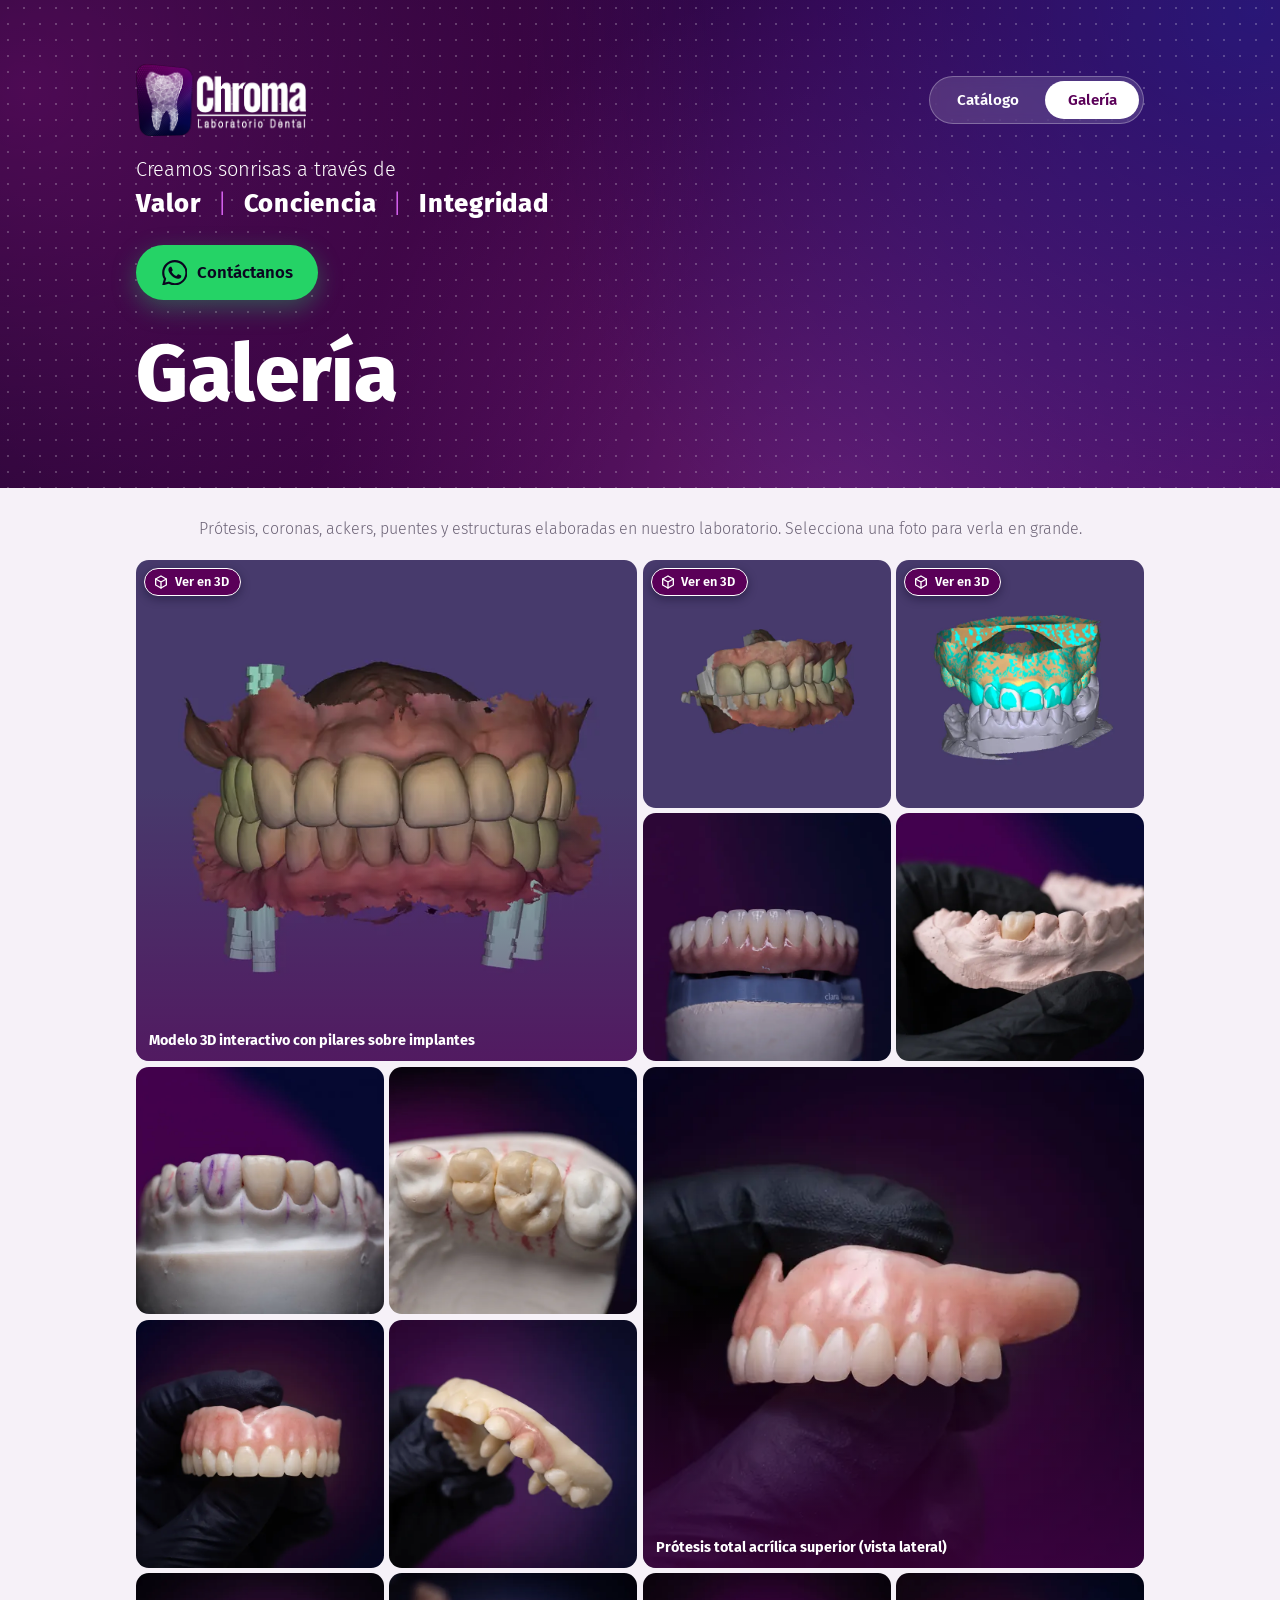
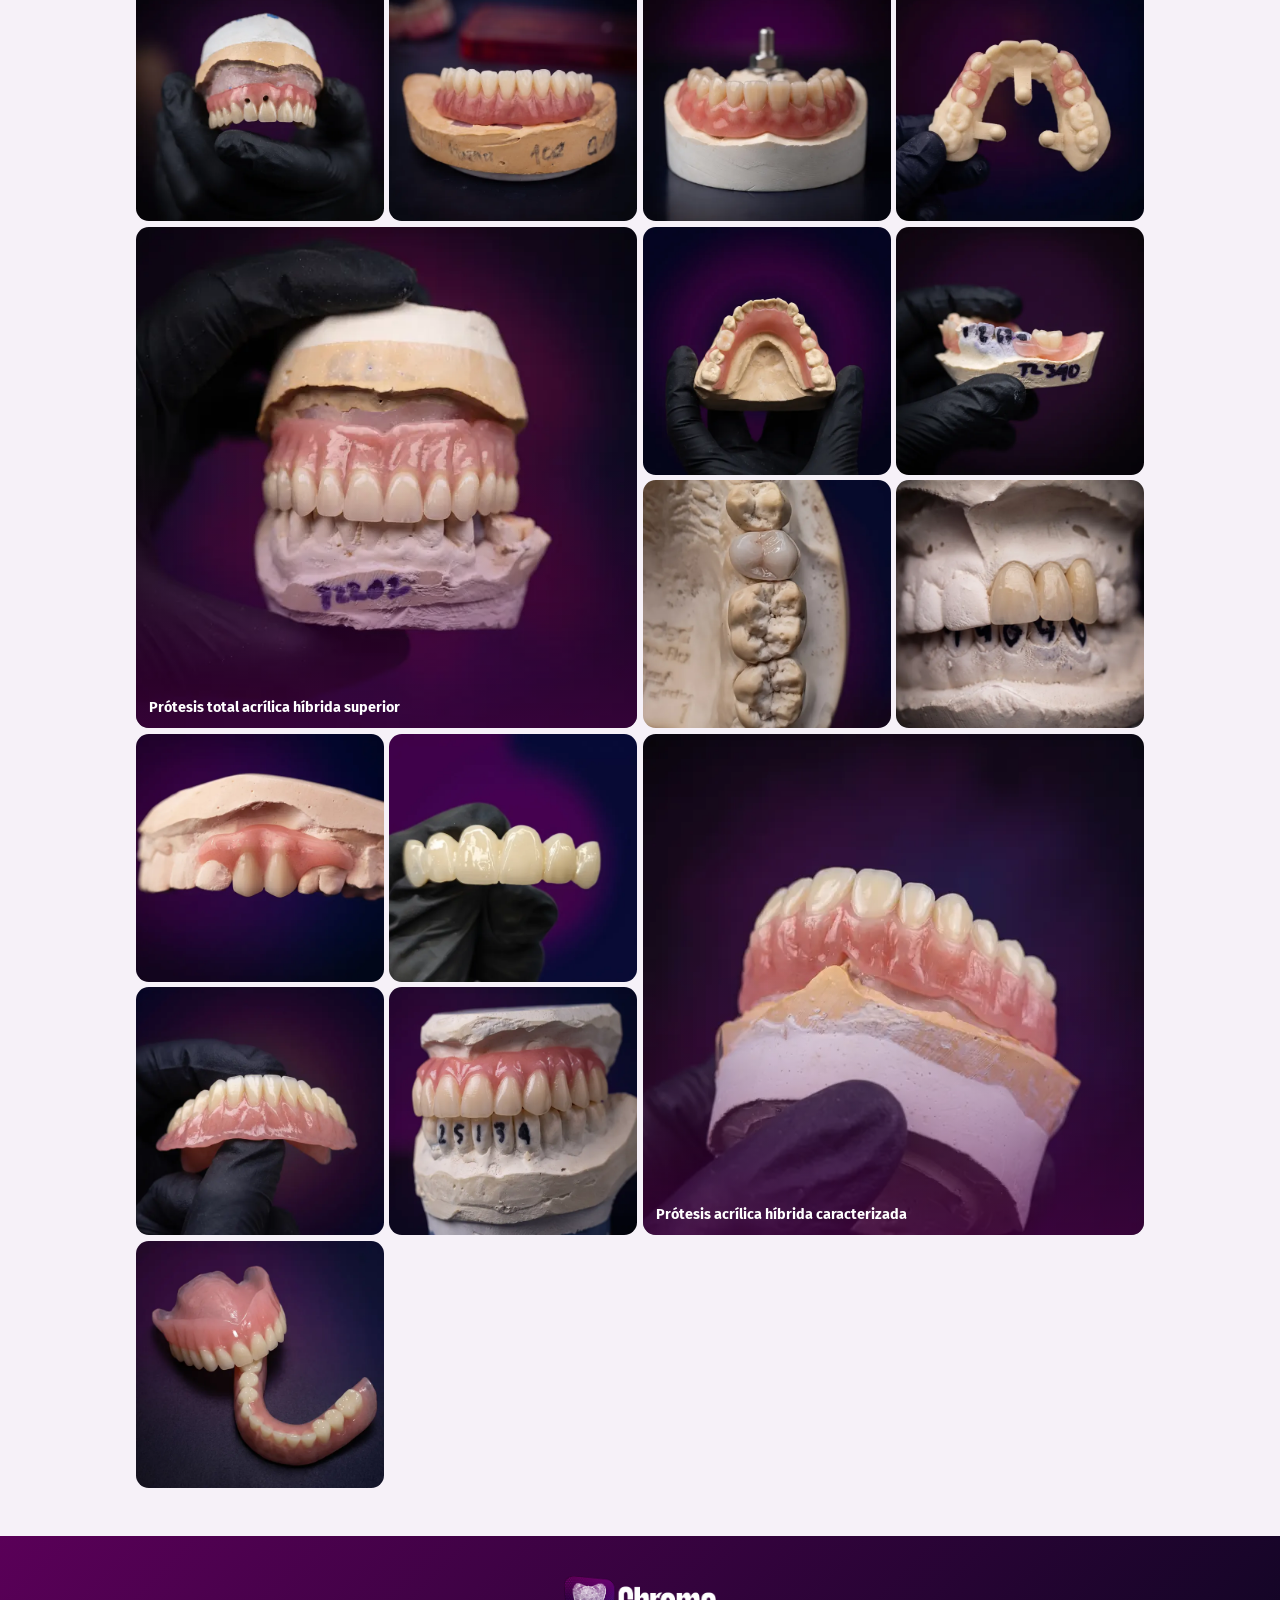
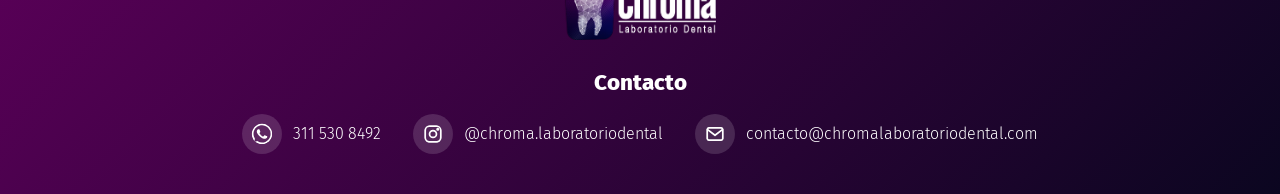
==== commit 7824d134: "Cambio en el orden del hero section" ====
--- a/galeria.html
+++ b/galeria.html
@@ -29,12 +29,12 @@
       <img class="lockup" src="logo.png" alt="Chroma Laboratorio Dental" width="170" height="72">
       <nav class="menu" aria-label="Principal"><a href="index.html">Catálogo</a><a href="galeria.html" aria-current="page">Galería</a></nav>
     </div>
-    <h1>Galería de trabajos</h1>
-    <p class="lema">Algunos de los trabajos que creamos en el laboratorio.</p>
+    <p class="lema">Creamos sonrisas a través de <span class="vals"><b>Valor</b><b>Conciencia</b><b>Integridad</b></span></p>
     <a class="wa" href="https://wa.me/573115308492?text=Hola!%20Quisiera%20hacer%20mi%20pedido" target="_blank" rel="noopener">
       <svg viewBox="0 0 24 24" fill="currentColor" aria-hidden="true"><path d="M17.472 14.382c-.297-.149-1.758-.867-2.03-.967-.273-.099-.471-.148-.67.15-.197.297-.767.966-.94 1.164-.173.199-.347.223-.644.075-.297-.15-1.255-.463-2.39-1.475-.883-.788-1.48-1.761-1.653-2.059-.173-.297-.018-.458.13-.606.134-.133.298-.347.446-.52.149-.174.198-.298.298-.497.099-.198.05-.371-.025-.52-.075-.149-.669-1.612-.916-2.207-.242-.579-.487-.5-.669-.51-.173-.008-.371-.01-.57-.01-.198 0-.52.074-.792.372-.272.297-1.04 1.016-1.04 2.479 0 1.462 1.065 2.875 1.213 3.074.149.198 2.096 3.2 5.077 4.487.709.306 1.262.489 1.694.625.712.227 1.36.195 1.871.118.571-.085 1.758-.719 2.006-1.413.248-.694.248-1.289.173-1.413-.074-.124-.272-.198-.57-.347m-5.421 7.403h-.004a9.87 9.87 0 01-5.031-1.378l-.361-.214-3.741.982.998-3.648-.235-.374a9.86 9.86 0 01-1.51-5.26c.001-5.45 4.436-9.884 9.888-9.884 2.64 0 5.122 1.03 6.988 2.898a9.825 9.825 0 012.893 6.994c-.003 5.45-4.437 9.884-9.885 9.884m8.413-18.297A11.815 11.815 0 0012.05 0C5.495 0 .16 5.335.157 11.892c0 2.096.547 4.142 1.588 5.945L.057 24l6.305-1.654a11.882 11.882 0 005.683 1.448h.005c6.554 0 11.89-5.335 11.893-11.893a11.821 11.821 0 00-3.48-8.413Z"/></svg>
       <span>Contáctanos</span>
     </a>
+    <h1>Galería</h1>
     <a class="hero-banner" href="index.html"><span class="lbl"><span class="ic"><svg viewBox="0 0 24 24" fill="none" stroke="currentColor" stroke-width="2" stroke-linecap="round" stroke-linejoin="round" aria-hidden="true"><path d="M9 6h11M9 12h11M9 18h11"/><circle cx="4.5" cy="6" r=".9"/><circle cx="4.5" cy="12" r=".9"/><circle cx="4.5" cy="18" r=".9"/></svg></span>Ver Catálogo</span><span class="go arrow" aria-hidden="true"><svg viewBox="0 0 24 24" fill="none" stroke="currentColor" stroke-width="2.4" stroke-linecap="round" stroke-linejoin="round" aria-hidden="true"><path d="m9 5 7 7-7 7"/></svg></span></a>
   </div>
 </header>
--- a/styles.css
+++ b/styles.css
@@ -21,8 +21,8 @@
 @keyframes heroDrift{0%{transform:translate(0,0) rotate(0) scale(1)}50%{transform:translate(6%,-4%) rotate(14deg) scale(1.15)}100%{transform:translate(-5%,5%) rotate(-10deg) scale(1.05)}}
 .hero .wrap{position:relative}
 .lockup{display:block;height:5.5rem;width:auto;margin:0 auto}
-h1{font-size:clamp(2.3rem,10vw,3.4rem);font-weight:800;line-height:1.05;margin:1.2rem 0 .6rem}
-.lema{font-size:clamp(.95rem,3.8vw,1.2rem);font-weight:300}
+h1{font-size:clamp(2.3rem,10vw,3.4rem);font-weight:800;line-height:1.05;margin:1.8rem 0 0}
+.lema{margin-top:1.1rem;font-size:clamp(.95rem,3.8vw,1.2rem);font-weight:300}
 .vals{display:flex;justify-content:center;gap:.5rem;margin-top:.35rem;font-size:clamp(.85rem,4.3vw,1.6rem);font-weight:800;letter-spacing:.03em;line-height:1.2;white-space:nowrap}
 .vals b{font-weight:800}
 .vals b:not(:last-child)::after{content:"|";margin-left:.5rem;font-weight:300;color:#e46bff}
@@ -107,7 +107,7 @@
   .top .menu{display:flex}
   .hero-banner{display:none}
   
-  h1{font-size:clamp(3rem,7vw,5rem);margin-top:1.2rem}
+  h1{font-size:clamp(3rem,7vw,5rem);margin-top:2rem}
   .lema{font-size:1.25rem}
   .vals{justify-content:flex-start;gap:1rem;font-size:1.6rem}
   .vals b:not(:last-child)::after{margin-left:1rem}
--- a/galeria.css
+++ b/galeria.css
@@ -44,7 +44,7 @@
 .tag3d svg{width:1rem;height:1rem;flex:none}
 #lb-frame{width:100%;height:100%;border:0;border-radius:.6rem;background:#473a6d;box-shadow:0 20px 60px rgba(0,0,0,.5)}
 #lb-hint{margin-top:.35rem;font-size:.82rem;color:#ffb7f4}
-@media(max-width:41.99rem){.lb.is3d .lb-nav,.lb.is3d #lb-desc{display:none}}
+@media(max-width:41.99rem){.lb.is3d #lb-desc{display:none}.lb.is3d .lb-nav{top:.7rem;transform:none;background:rgba(11,6,32,.6)}}
 @media(min-width:42rem){.lb.is3d #lb-frame{max-width:calc(100% - 7.2rem)}}
 #lb-frame.wait{position:absolute;inset:0;margin:auto;opacity:0;pointer-events:none}
 #lb-loading{position:absolute;left:50%;bottom:1rem;transform:translateX(-50%);display:flex;align-items:center;gap:.6rem;padding:.55rem 1rem;border-radius:2rem;background:rgba(11,6,32,.8);border:1px solid rgba(255,255,255,.3);color:#fff;font-size:.9rem;white-space:nowrap}
--- a/styles.css
+++ b/styles.css
@@ -21,8 +21,8 @@
 @keyframes heroDrift{0%{transform:translate(0,0) rotate(0) scale(1)}50%{transform:translate(6%,-4%) rotate(14deg) scale(1.15)}100%{transform:translate(-5%,5%) rotate(-10deg) scale(1.05)}}
 .hero .wrap{position:relative}
 .lockup{display:block;height:5.5rem;width:auto;margin:0 auto}
-h1{font-size:clamp(2.3rem,10vw,3.4rem);font-weight:800;line-height:1.05;margin:1.2rem 0 .6rem}
-.lema{font-size:clamp(.95rem,3.8vw,1.2rem);font-weight:300}
+h1{font-size:clamp(2.3rem,10vw,3.4rem);font-weight:800;line-height:1.05;margin:1.8rem 0 0}
+.lema{margin-top:1.1rem;font-size:clamp(.95rem,3.8vw,1.2rem);font-weight:300}
 .vals{display:flex;justify-content:center;gap:.5rem;margin-top:.35rem;font-size:clamp(.85rem,4.3vw,1.6rem);font-weight:800;letter-spacing:.03em;line-height:1.2;white-space:nowrap}
 .vals b{font-weight:800}
 .vals b:not(:last-child)::after{content:"|";margin-left:.5rem;font-weight:300;color:#e46bff}
@@ -107,7 +107,7 @@
   .top .menu{display:flex}
   .hero-banner{display:none}
   
-  h1{font-size:clamp(3rem,7vw,5rem);margin-top:1.2rem}
+  h1{font-size:clamp(3rem,7vw,5rem);margin-top:2rem}
   .lema{font-size:1.25rem}
   .vals{justify-content:flex-start;gap:1rem;font-size:1.6rem}
   .vals b:not(:last-child)::after{margin-left:1rem}
--- a/galeria.css
+++ b/galeria.css
@@ -44,7 +44,7 @@
 .tag3d svg{width:1rem;height:1rem;flex:none}
 #lb-frame{width:100%;height:100%;border:0;border-radius:.6rem;background:#473a6d;box-shadow:0 20px 60px rgba(0,0,0,.5)}
 #lb-hint{margin-top:.35rem;font-size:.82rem;color:#ffb7f4}
-@media(max-width:41.99rem){.lb.is3d .lb-nav,.lb.is3d #lb-desc{display:none}}
+@media(max-width:41.99rem){.lb.is3d #lb-desc{display:none}.lb.is3d .lb-nav{top:.7rem;transform:none;background:rgba(11,6,32,.6)}}
 @media(min-width:42rem){.lb.is3d #lb-frame{max-width:calc(100% - 7.2rem)}}
 #lb-frame.wait{position:absolute;inset:0;margin:auto;opacity:0;pointer-events:none}
 #lb-loading{position:absolute;left:50%;bottom:1rem;transform:translateX(-50%);display:flex;align-items:center;gap:.6rem;padding:.55rem 1rem;border-radius:2rem;background:rgba(11,6,32,.8);border:1px solid rgba(255,255,255,.3);color:#fff;font-size:.9rem;white-space:nowrap}
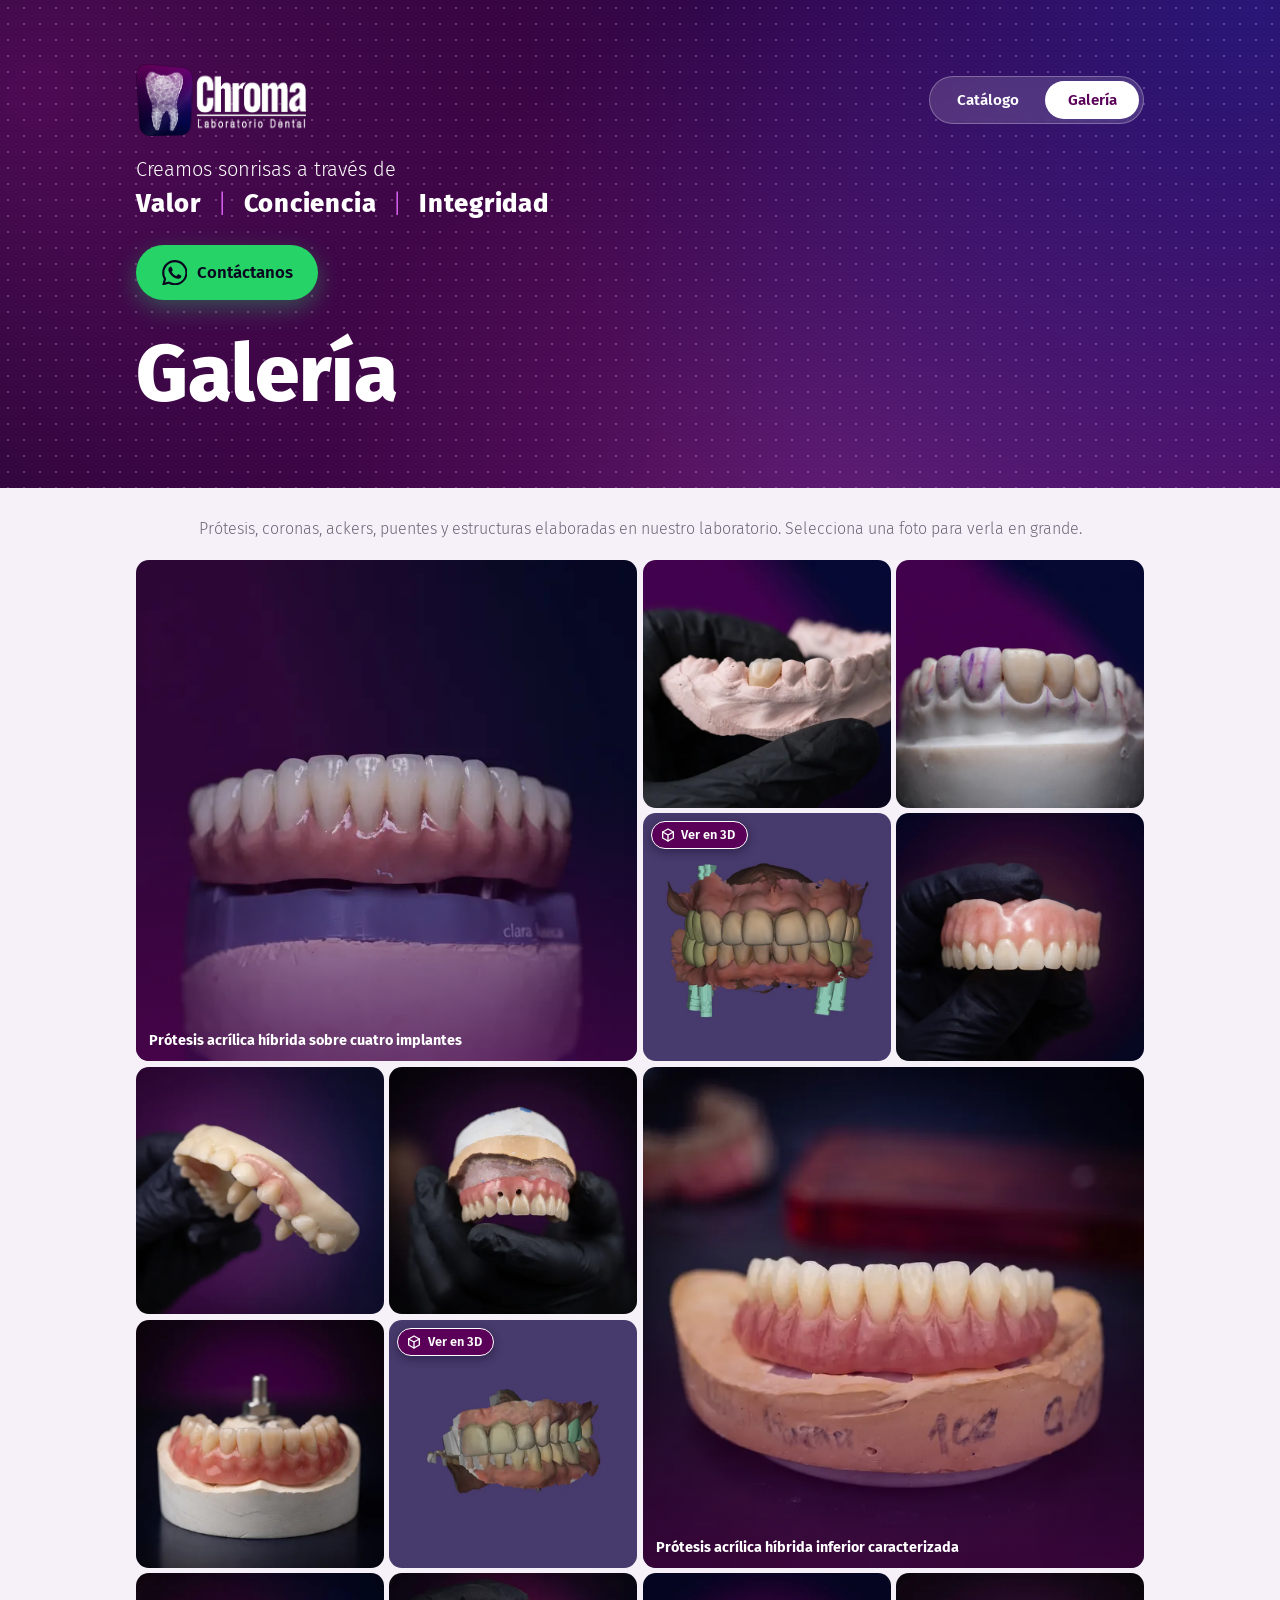
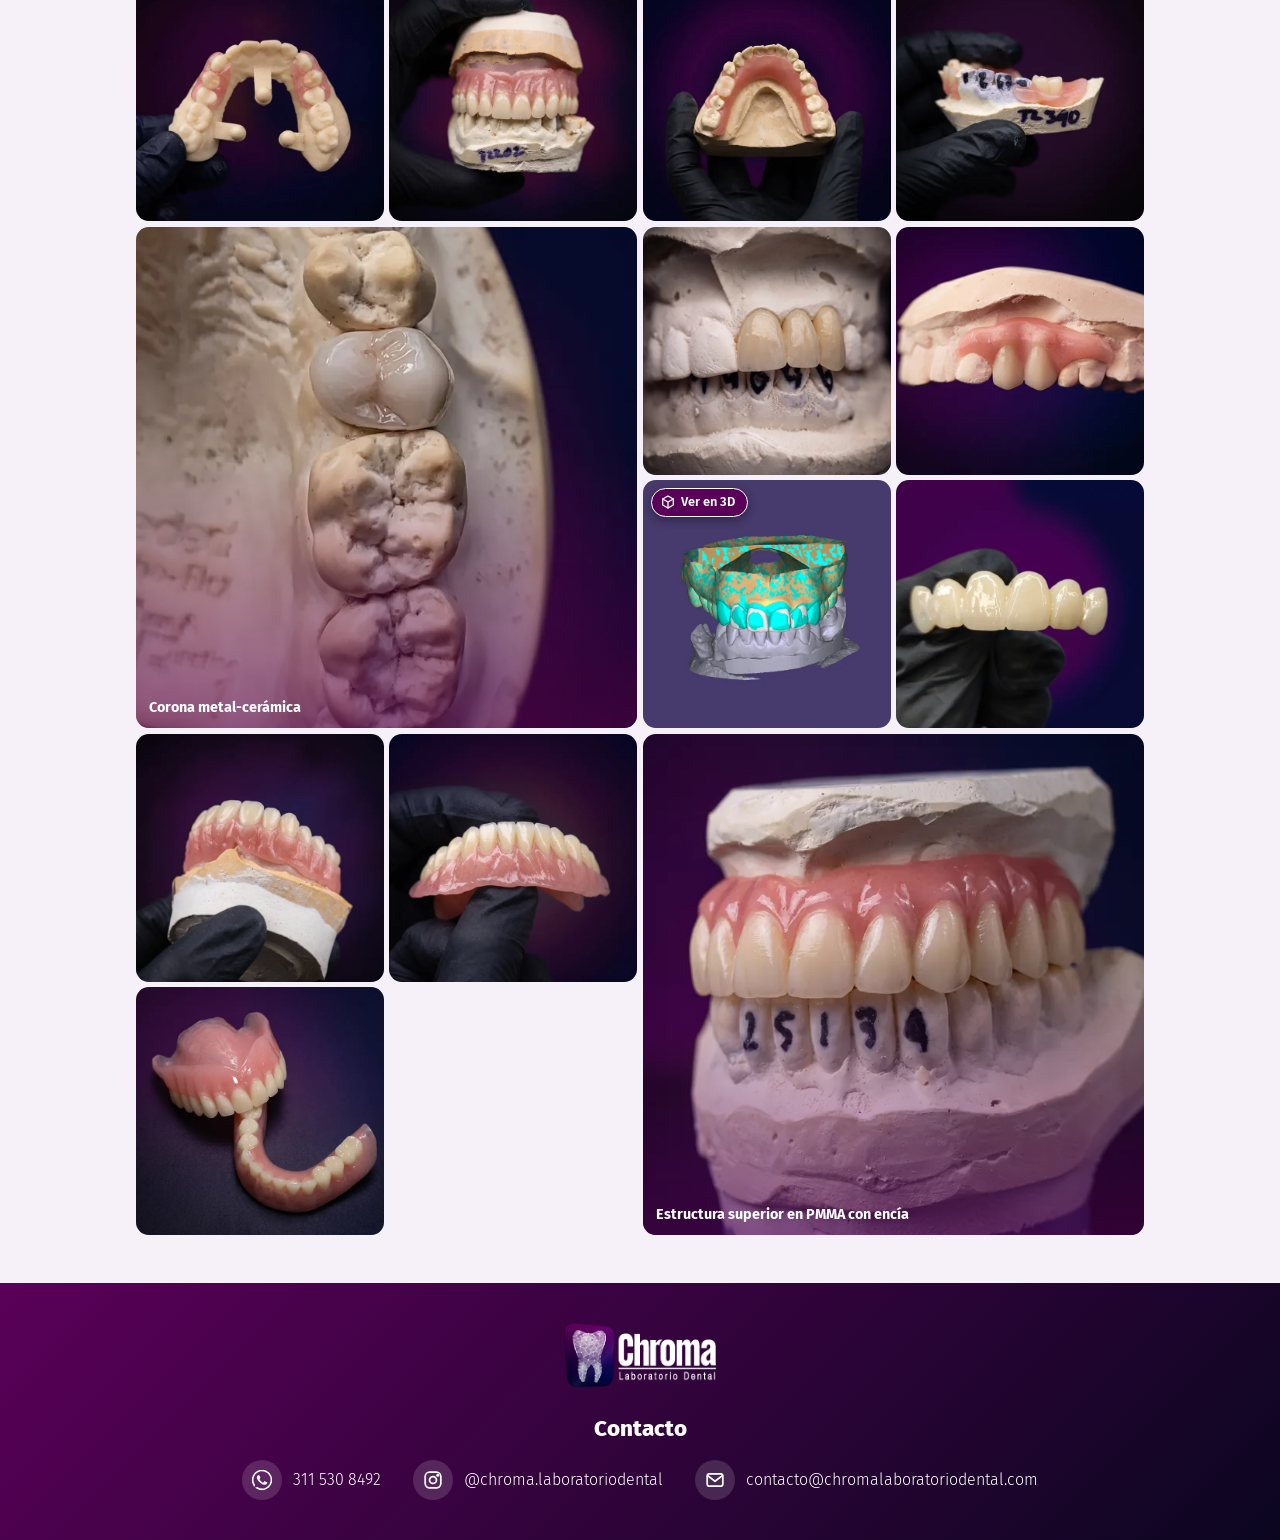
==== commit f8703174: "Reordenado de la galería" ====
--- a/galeria.html
+++ b/galeria.html
@@ -41,19 +41,16 @@
 <main class="wrap">
   <p class="gal-intro">Prótesis, coronas, ackers, puentes y estructuras elaboradas en nuestro laboratorio. Selecciona una foto para verla en grande.</p>
   <ul id="grid" class="grid">
-    <li><figure><button type="button" data-full="galeria/full/modelo-3d-interactivo-pilares-implantes.webp" data-model="galeria/modelo-3d.html"><img src="galeria/thumbs/modelo-3d-interactivo-pilares-implantes.webp" alt="Modelo 3D interactivo de un escaneo digital con pilares sobre implantes" width="640" height="640" loading="lazy" decoding="async"></button><span class="tag3d" aria-hidden="true"><svg viewBox="0 0 24 24" fill="none" stroke="currentColor" stroke-width="2" stroke-linecap="round" stroke-linejoin="round" aria-hidden="true"><path d="M12 3 4 7.5v9L12 21l8-4.5v-9L12 3Z"/><path d="m4 7.5 8 4.5 8-4.5M12 12v9"/></svg>Ver en 3D</span><figcaption><strong>Modelo 3D interactivo con pilares sobre implantes</strong><span>Escaneo digital con pilares y partes del análogo. Ábrelo para rotarlo, acercarlo y ocultar piezas, y revisarlo desde todos los ángulos.</span></figcaption></figure></li>
-    <li><figure><button type="button" data-full="galeria/full/modelo-3d-interactivo-preparacion-diente-26.webp" data-model="galeria/modelo-3d-preparacion-diente-26.html"><img src="galeria/thumbs/modelo-3d-interactivo-preparacion-diente-26.webp" alt="Modelo 3D interactivo de un escaneo digital con la preparación del diente 26 resaltada" width="640" height="640" loading="lazy" decoding="async"></button><span class="tag3d" aria-hidden="true"><svg viewBox="0 0 24 24" fill="none" stroke="currentColor" stroke-width="2" stroke-linecap="round" stroke-linejoin="round" aria-hidden="true"><path d="M12 3 4 7.5v9L12 21l8-4.5v-9L12 3Z"/><path d="m4 7.5 8 4.5 8-4.5M12 12v9"/></svg>Ver en 3D</span><figcaption><strong>Modelo 3D interactivo de preparación dental (diente 26)</strong><span>Escaneo digital de ambas arcadas con la preparación del diente 26 resaltada. Ábrelo para rotarlo, acercarlo y ocultar piezas.</span></figcaption></figure></li>
-    <li><figure><button type="button" data-full="galeria/full/modelo-3d-interactivo-puente-3-a-3.webp" data-model="galeria/modelo-3d-puente-3-a-3.html"><img src="galeria/thumbs/modelo-3d-interactivo-puente-3-a-3.webp" alt="Modelo 3D interactivo del diseño de un puente anterior de 3 a 3 sobre el modelo escaneado" width="640" height="640" loading="lazy" decoding="async"></button><span class="tag3d" aria-hidden="true"><svg viewBox="0 0 24 24" fill="none" stroke="currentColor" stroke-width="2" stroke-linecap="round" stroke-linejoin="round" aria-hidden="true"><path d="M12 3 4 7.5v9L12 21l8-4.5v-9L12 3Z"/><path d="m4 7.5 8 4.5 8-4.5M12 12v9"/></svg>Ver en 3D</span><figcaption><strong>Modelo 3D interactivo de puente anterior de 3 a 3</strong><span>Diseño digital de un puente anterior de canino a canino (piezas 13 a 23) sobre el modelo escaneado y su antagonista. Ábrelo para rotarlo, acercarlo y ocultar capas.</span></figcaption></figure></li>
     <li><figure><button type="button" data-full="galeria/full/protesis-acrilica-hibrida-sobre-cuatro-implantes.webp"><img src="galeria/thumbs/protesis-acrilica-hibrida-sobre-cuatro-implantes.webp" alt="Prótesis acrílica híbrida sobre cuatro implantes, montada en su modelo" width="640" height="640" loading="lazy" decoding="async"></button><figcaption><strong>Prótesis acrílica híbrida sobre cuatro implantes</strong><span>Arcada completa rehabilitada con una prótesis híbrida en acrílico, soportada por cuatro implantes y trabajada a medida.</span></figcaption></figure></li>
     <li><figure><button type="button" data-full="galeria/full/corona-en-zirconio.webp"><img src="galeria/thumbs/corona-en-zirconio.webp" alt="Corona en zirconio colocada sobre un modelo de yeso" width="640" height="640" loading="lazy" decoding="async"></button><figcaption><strong>Corona en zirconio</strong><span>Corona individual en zirconio, un material cerámico resistente y de aspecto natural, ajustada sobre su modelo de trabajo.</span></figcaption></figure></li>
     <li><figure><button type="button" data-full="galeria/full/encerado-anatomico-dientes-anteriores.webp"><img src="galeria/thumbs/encerado-anatomico-dientes-anteriores.webp" alt="Encerado anatómico de dientes anteriores sobre modelo de yeso" width="640" height="640" loading="lazy" decoding="async"></button><figcaption><strong>Encerado anatómico de dientes anteriores</strong><span>Diseño en cera de los dientes anteriores para planear forma, tamaño y estética antes de fabricar la restauración definitiva.</span></figcaption></figure></li>
-    <li><figure><button type="button" data-full="galeria/full/encerado-anatomico-dientes-posteriores.webp"><img src="galeria/thumbs/encerado-anatomico-dientes-posteriores.webp" alt="Encerado anatómico de dientes posteriores sobre modelo de yeso" width="640" height="640" loading="lazy" decoding="async"></button><figcaption><strong>Encerado anatómico de dientes posteriores</strong><span>Diseño en cera de los dientes posteriores para definir la anatomía y la mordida antes de elaborar la restauración final.</span></figcaption></figure></li>
-    <li><figure><button type="button" data-full="galeria/full/protesis-total-acrilica-superior-vista-lateral.webp"><img src="galeria/thumbs/protesis-total-acrilica-superior-vista-lateral.webp" alt="Prótesis total acrílica superior, vista lateral" width="640" height="640" loading="lazy" decoding="async"></button><figcaption><strong>Prótesis total acrílica superior (vista lateral)</strong><span>Prótesis total superior en acrílico para reponer todos los dientes de la arcada, con encía rosada de aspecto natural.</span></figcaption></figure></li>
+    <li><figure><button type="button" data-full="galeria/full/modelo-3d-interactivo-pilares-implantes.webp" data-model="galeria/modelo-3d.html"><img src="galeria/thumbs/modelo-3d-interactivo-pilares-implantes.webp" alt="Modelo 3D interactivo de un escaneo digital con pilares sobre implantes" width="640" height="640" loading="lazy" decoding="async"></button><span class="tag3d" aria-hidden="true"><svg viewBox="0 0 24 24" fill="none" stroke="currentColor" stroke-width="2" stroke-linecap="round" stroke-linejoin="round" aria-hidden="true"><path d="M12 3 4 7.5v9L12 21l8-4.5v-9L12 3Z"/><path d="m4 7.5 8 4.5 8-4.5M12 12v9"/></svg>Ver en 3D</span><figcaption><strong>Modelo 3D interactivo con pilares sobre implantes</strong><span>Escaneo digital con pilares y partes del análogo. Ábrelo para rotarlo, acercarlo y ocultar piezas, y revisarlo desde todos los ángulos.</span></figcaption></figure></li>
     <li><figure><button type="button" data-full="galeria/full/protesis-total-acrilica-superior-vista-frontal.webp"><img src="galeria/thumbs/protesis-total-acrilica-superior-vista-frontal.webp" alt="Prótesis total acrílica superior, vista frontal" width="640" height="640" loading="lazy" decoding="async"></button><figcaption><strong>Prótesis total acrílica superior (vista frontal)</strong><span>Vista frontal de la prótesis total superior en acrílico, con dientes alineados y acabado de encía de aspecto natural.</span></figcaption></figure></li>
     <li><figure><button type="button" data-full="galeria/full/acker-flexible-superior.webp"><img src="galeria/thumbs/acker-flexible-superior.webp" alt="Acker flexible superior sobre su modelo" width="640" height="640" loading="lazy" decoding="async"></button><figcaption><strong>Acker flexible superior</strong><span>Acker flexible superior: prótesis parcial removible en material flexible para reponer uno o pocos dientes de forma discreta.</span></figcaption></figure></li>
     <li><figure><button type="button" data-full="galeria/full/enfilado-superior-sobre-implantes.webp"><img src="galeria/thumbs/enfilado-superior-sobre-implantes.webp" alt="Enfilado de dientes superior sobre implantes, montado en su modelo" width="640" height="640" loading="lazy" decoding="async"></button><figcaption><strong>Enfilado superior sobre implantes</strong><span>Enfilado de dientes de una prótesis superior sobre implantes, montado sobre su modelo de trabajo.</span></figcaption></figure></li>
     <li><figure><button type="button" data-full="galeria/full/protesis-acrilica-hibrida-inferior-caracterizada.webp"><img src="galeria/thumbs/protesis-acrilica-hibrida-inferior-caracterizada.webp" alt="Prótesis acrílica híbrida inferior con encía caracterizada sobre su modelo" width="640" height="640" loading="lazy" decoding="async"></button><figcaption><strong>Prótesis acrílica híbrida inferior caracterizada</strong><span>Prótesis híbrida inferior en acrílico con encía caracterizada, que imita la textura y el color natural del tejido.</span></figcaption></figure></li>
     <li><figure><button type="button" data-full="galeria/full/protesis-total-superior-resina-impresa.webp"><img src="galeria/thumbs/protesis-total-superior-resina-impresa.webp" alt="Prótesis total superior en resina impresa en 3D sobre su base" width="640" height="640" loading="lazy" decoding="async"></button><figcaption><strong>Prótesis total superior en resina impresa</strong><span>Prótesis total superior fabricada en resina mediante impresión 3D, montada sobre su modelo.</span></figcaption></figure></li>
+    <li><figure><button type="button" data-full="galeria/full/modelo-3d-interactivo-preparacion-diente-26.webp" data-model="galeria/modelo-3d-preparacion-diente-26.html"><img src="galeria/thumbs/modelo-3d-interactivo-preparacion-diente-26.webp" alt="Modelo 3D interactivo de un escaneo digital con la preparación del diente 26 resaltada" width="640" height="640" loading="lazy" decoding="async"></button><span class="tag3d" aria-hidden="true"><svg viewBox="0 0 24 24" fill="none" stroke="currentColor" stroke-width="2" stroke-linecap="round" stroke-linejoin="round" aria-hidden="true"><path d="M12 3 4 7.5v9L12 21l8-4.5v-9L12 3Z"/><path d="m4 7.5 8 4.5 8-4.5M12 12v9"/></svg>Ver en 3D</span><figcaption><strong>Modelo 3D interactivo de preparación dental (diente 26)</strong><span>Escaneo digital de ambas arcadas con la preparación del diente 26 resaltada. Ábrelo para rotarlo, acercarlo y ocultar piezas.</span></figcaption></figure></li>
     <li><figure><button type="button" data-full="galeria/full/ackers-flexibles-bilaterales.webp"><img src="galeria/thumbs/ackers-flexibles-bilaterales.webp" alt="Ackers flexibles bilaterales sobre modelo impreso en 3D" width="640" height="640" loading="lazy" decoding="async"></button><figcaption><strong>Ackers flexibles bilaterales</strong><span>Dos ackers flexibles, uno a cada lado de la arcada, ubicados sobre un modelo impreso en 3D.</span></figcaption></figure></li>
     <li><figure><button type="button" data-full="galeria/full/protesis-total-acrilica-hibrida-superior.webp"><img src="galeria/thumbs/protesis-total-acrilica-hibrida-superior.webp" alt="Prótesis total acrílica híbrida superior con su arcada antagonista" width="640" height="640" loading="lazy" decoding="async"></button><figcaption><strong>Prótesis total acrílica híbrida superior</strong><span>Prótesis total híbrida superior en acrílico, montada frente a su arcada antagonista para revisar la mordida.</span></figcaption></figure></li>
     <li><figure><button type="button" data-full="galeria/full/protesis-flexible-inferior.webp"><img src="galeria/thumbs/protesis-flexible-inferior.webp" alt="Prótesis flexible inferior sobre su modelo, vista oclusal" width="640" height="640" loading="lazy" decoding="async"></button><figcaption><strong>Prótesis flexible inferior</strong><span>Prótesis flexible inferior vista desde arriba, con la base adaptada al contorno de la arcada.</span></figcaption></figure></li>
@@ -61,6 +58,7 @@
     <li><figure><button type="button" data-full="galeria/full/corona-metal-ceramica.webp"><img src="galeria/thumbs/corona-metal-ceramica.webp" alt="Corona metal-cerámica sobre modelo de yeso, vista oclusal" width="640" height="640" loading="lazy" decoding="async"></button><figcaption><strong>Corona metal-cerámica</strong><span>Corona metal-cerámica: estructura metálica recubierta de porcelana, vista oclusal sobre su modelo.</span></figcaption></figure></li>
     <li><figure><button type="button" data-full="galeria/full/coronas-individuales-en-zirconio.webp"><img src="galeria/thumbs/coronas-individuales-en-zirconio.webp" alt="Coronas individuales en zirconio sobre modelo de yeso" width="640" height="640" loading="lazy" decoding="async"></button><figcaption><strong>Coronas individuales en zirconio</strong><span>Coronas individuales en zirconio de dientes anteriores, ubicadas sobre su modelo de trabajo.</span></figcaption></figure></li>
     <li><figure><button type="button" data-full="galeria/full/acker-acrilico-dos-unidades.webp"><img src="galeria/thumbs/acker-acrilico-dos-unidades.webp" alt="Acker acrílico de dos unidades sobre su modelo" width="640" height="640" loading="lazy" decoding="async"></button><figcaption><strong>Acker acrílico de dos unidades</strong><span>Acker acrílico de dos unidades: prótesis parcial removible en acrílico para reponer dos dientes.</span></figcaption></figure></li>
+    <li><figure><button type="button" data-full="galeria/full/modelo-3d-interactivo-puente-3-a-3.webp" data-model="galeria/modelo-3d-puente-3-a-3.html"><img src="galeria/thumbs/modelo-3d-interactivo-puente-3-a-3.webp" alt="Modelo 3D interactivo del diseño de un puente anterior de 3 a 3 sobre el modelo escaneado" width="640" height="640" loading="lazy" decoding="async"></button><span class="tag3d" aria-hidden="true"><svg viewBox="0 0 24 24" fill="none" stroke="currentColor" stroke-width="2" stroke-linecap="round" stroke-linejoin="round" aria-hidden="true"><path d="M12 3 4 7.5v9L12 21l8-4.5v-9L12 3Z"/><path d="m4 7.5 8 4.5 8-4.5M12 12v9"/></svg>Ver en 3D</span><figcaption><strong>Modelo 3D interactivo de puente anterior de 3 a 3</strong><span>Diseño digital de un puente anterior de canino a canino (piezas 13 a 23) sobre el modelo escaneado y su antagonista. Ábrelo para rotarlo, acercarlo y ocultar capas.</span></figcaption></figure></li>
     <li><figure><button type="button" data-full="galeria/full/puente-3-a-3-en-pmma-fresado.webp"><img src="galeria/thumbs/puente-3-a-3-en-pmma-fresado.webp" alt="Puente de 3 a 3 en PMMA fresado, sostenido en la mano" width="640" height="640" loading="lazy" decoding="async"></button><figcaption><strong>Puente de 3 a 3 en PMMA fresado</strong><span>Puente de 3 a 3 en PMMA fresado: seis dientes anteriores unidos en una sola pieza, de canino a canino.</span></figcaption></figure></li>
     <li><figure><button type="button" data-full="galeria/full/protesis-acrilica-hibrida-caracterizada.webp"><img src="galeria/thumbs/protesis-acrilica-hibrida-caracterizada.webp" alt="Prótesis acrílica híbrida con encía caracterizada sobre su modelo" width="640" height="640" loading="lazy" decoding="async"></button><figcaption><strong>Prótesis acrílica híbrida caracterizada</strong><span>Prótesis híbrida en acrílico con encía caracterizada que reproduce el detalle y el color natural del tejido.</span></figcaption></figure></li>
     <li><figure><button type="button" data-full="galeria/full/protesis-total-acrilica-inferior.webp"><img src="galeria/thumbs/protesis-total-acrilica-inferior.webp" alt="Prótesis total acrílica inferior sostenida en la mano" width="640" height="640" loading="lazy" decoding="async"></button><figcaption><strong>Prótesis total acrílica inferior</strong><span>Prótesis total inferior en acrílico para reponer todos los dientes de la arcada.</span></figcaption></figure></li>
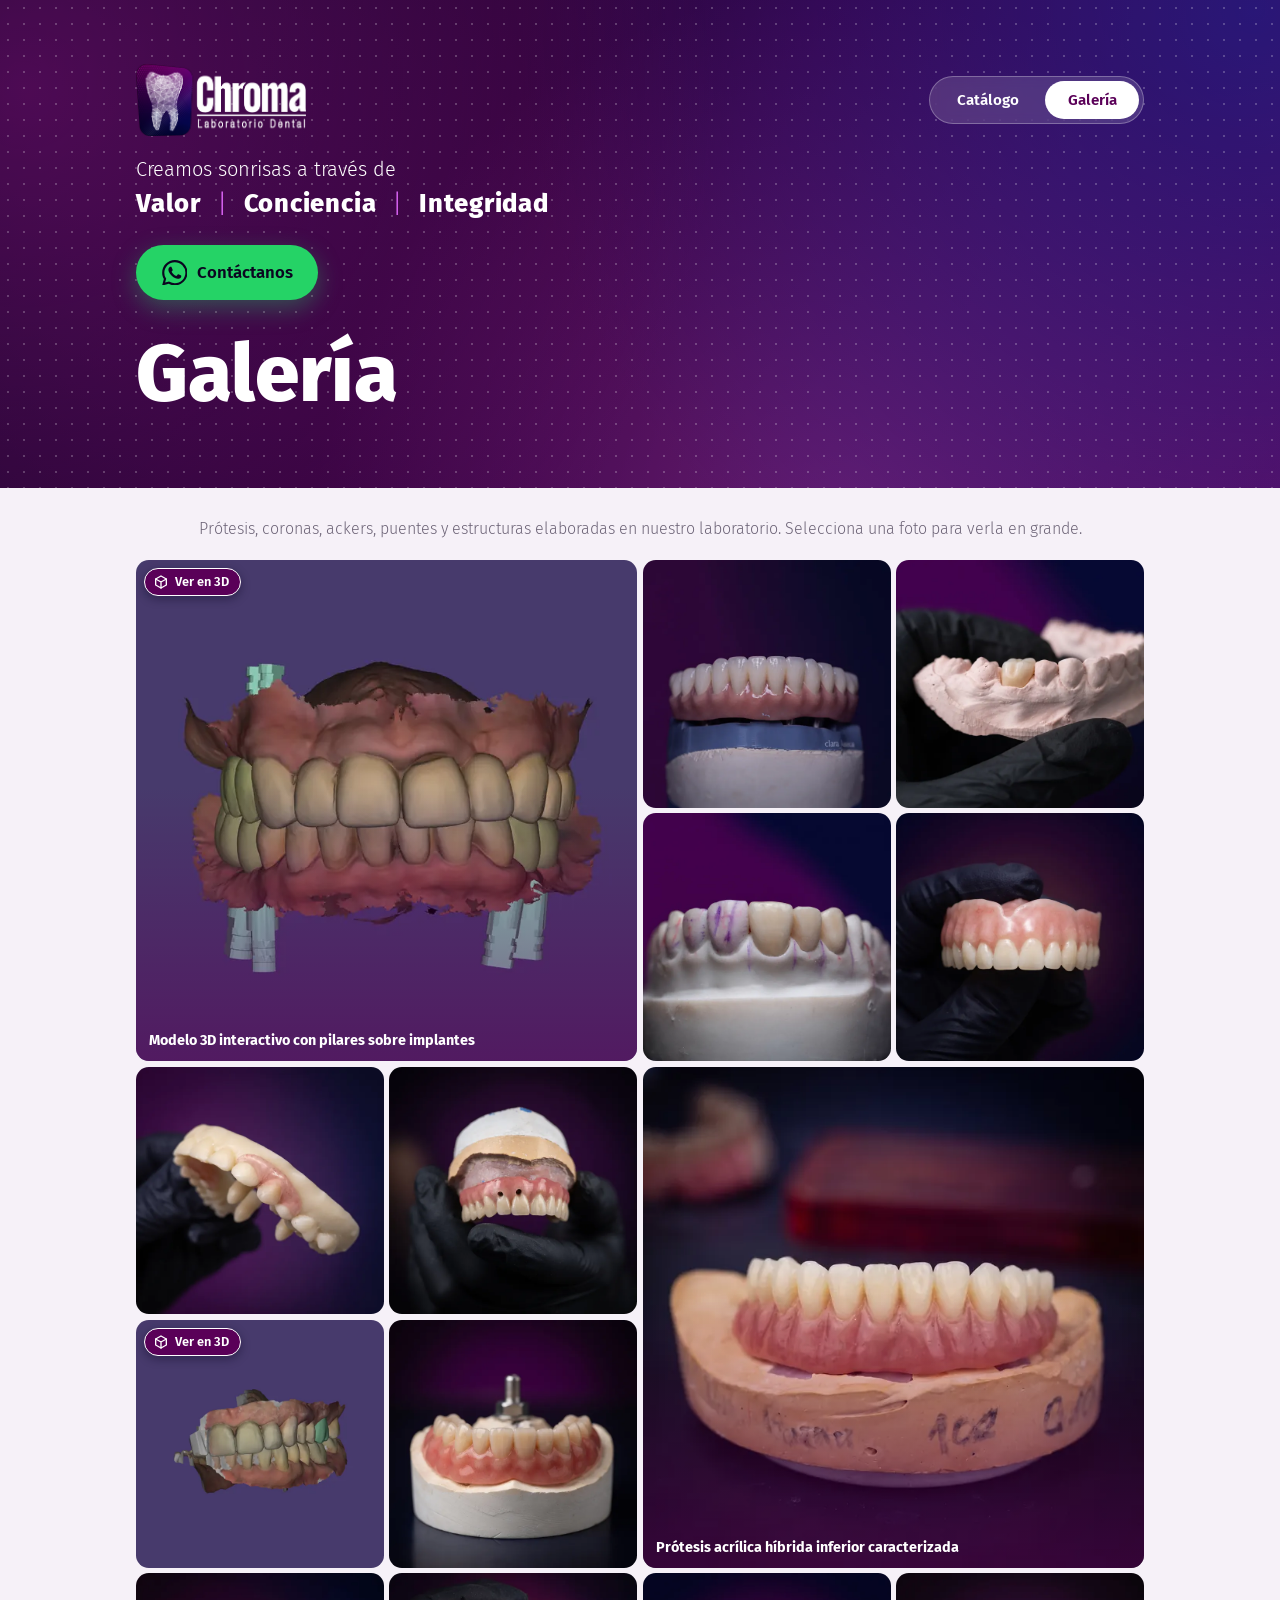
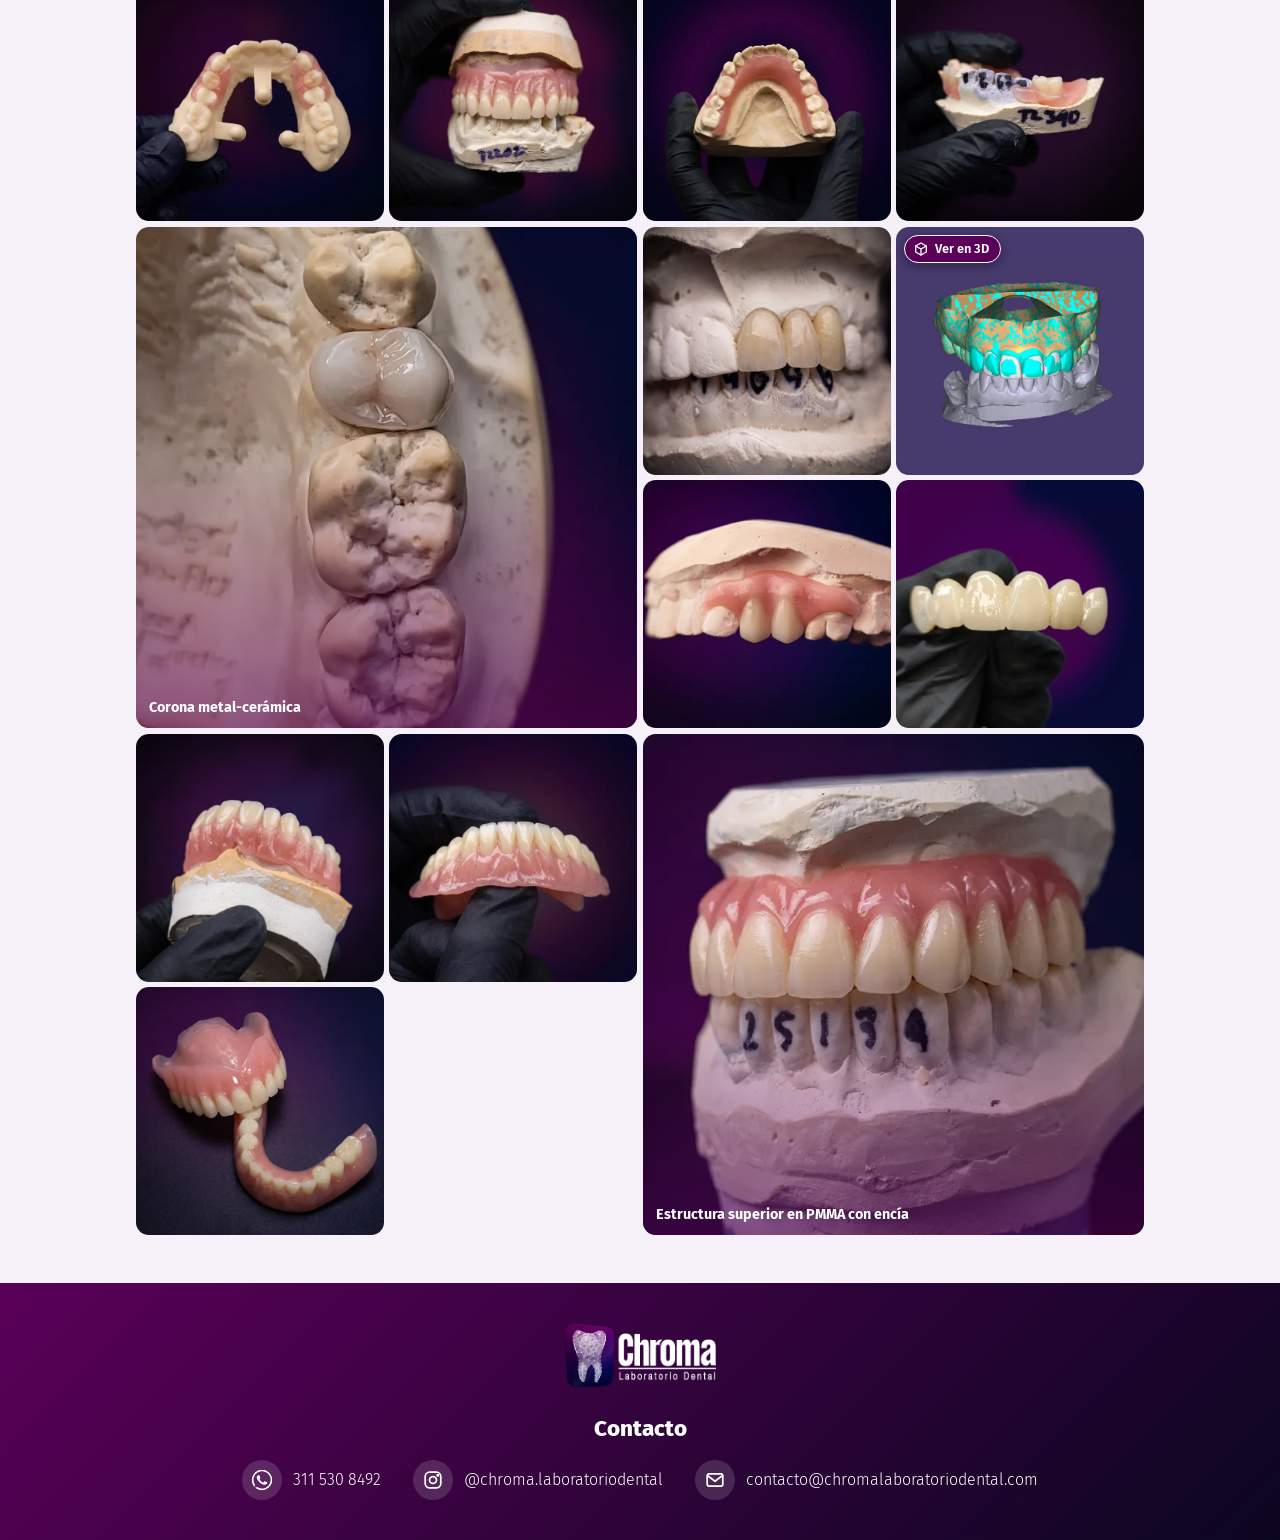
==== commit c8bdcc87: "Actualización en la galería" ====
--- a/galeria.html
+++ b/galeria.html
@@ -41,24 +41,24 @@
 <main class="wrap">
   <p class="gal-intro">Prótesis, coronas, ackers, puentes y estructuras elaboradas en nuestro laboratorio. Selecciona una foto para verla en grande.</p>
   <ul id="grid" class="grid">
+    <li><figure><button type="button" data-full="galeria/full/modelo-3d-interactivo-pilares-implantes.webp" data-model="galeria/modelo-3d.html"><img src="galeria/thumbs/modelo-3d-interactivo-pilares-implantes.webp" alt="Modelo 3D interactivo de un escaneo digital con pilares sobre implantes" width="640" height="640" loading="lazy" decoding="async"></button><span class="tag3d" aria-hidden="true"><svg viewBox="0 0 24 24" fill="none" stroke="currentColor" stroke-width="2" stroke-linecap="round" stroke-linejoin="round" aria-hidden="true"><path d="M12 3 4 7.5v9L12 21l8-4.5v-9L12 3Z"/><path d="m4 7.5 8 4.5 8-4.5M12 12v9"/></svg>Ver en 3D</span><figcaption><strong>Modelo 3D interactivo con pilares sobre implantes</strong><span>Escaneo digital con pilares y partes del análogo. Ábrelo para rotarlo, acercarlo y ocultar piezas, y revisarlo desde todos los ángulos.</span></figcaption></figure></li>
     <li><figure><button type="button" data-full="galeria/full/protesis-acrilica-hibrida-sobre-cuatro-implantes.webp"><img src="galeria/thumbs/protesis-acrilica-hibrida-sobre-cuatro-implantes.webp" alt="Prótesis acrílica híbrida sobre cuatro implantes, montada en su modelo" width="640" height="640" loading="lazy" decoding="async"></button><figcaption><strong>Prótesis acrílica híbrida sobre cuatro implantes</strong><span>Arcada completa rehabilitada con una prótesis híbrida en acrílico, soportada por cuatro implantes y trabajada a medida.</span></figcaption></figure></li>
     <li><figure><button type="button" data-full="galeria/full/corona-en-zirconio.webp"><img src="galeria/thumbs/corona-en-zirconio.webp" alt="Corona en zirconio colocada sobre un modelo de yeso" width="640" height="640" loading="lazy" decoding="async"></button><figcaption><strong>Corona en zirconio</strong><span>Corona individual en zirconio, un material cerámico resistente y de aspecto natural, ajustada sobre su modelo de trabajo.</span></figcaption></figure></li>
     <li><figure><button type="button" data-full="galeria/full/encerado-anatomico-dientes-anteriores.webp"><img src="galeria/thumbs/encerado-anatomico-dientes-anteriores.webp" alt="Encerado anatómico de dientes anteriores sobre modelo de yeso" width="640" height="640" loading="lazy" decoding="async"></button><figcaption><strong>Encerado anatómico de dientes anteriores</strong><span>Diseño en cera de los dientes anteriores para planear forma, tamaño y estética antes de fabricar la restauración definitiva.</span></figcaption></figure></li>
-    <li><figure><button type="button" data-full="galeria/full/modelo-3d-interactivo-pilares-implantes.webp" data-model="galeria/modelo-3d.html"><img src="galeria/thumbs/modelo-3d-interactivo-pilares-implantes.webp" alt="Modelo 3D interactivo de un escaneo digital con pilares sobre implantes" width="640" height="640" loading="lazy" decoding="async"></button><span class="tag3d" aria-hidden="true"><svg viewBox="0 0 24 24" fill="none" stroke="currentColor" stroke-width="2" stroke-linecap="round" stroke-linejoin="round" aria-hidden="true"><path d="M12 3 4 7.5v9L12 21l8-4.5v-9L12 3Z"/><path d="m4 7.5 8 4.5 8-4.5M12 12v9"/></svg>Ver en 3D</span><figcaption><strong>Modelo 3D interactivo con pilares sobre implantes</strong><span>Escaneo digital con pilares y partes del análogo. Ábrelo para rotarlo, acercarlo y ocultar piezas, y revisarlo desde todos los ángulos.</span></figcaption></figure></li>
     <li><figure><button type="button" data-full="galeria/full/protesis-total-acrilica-superior-vista-frontal.webp"><img src="galeria/thumbs/protesis-total-acrilica-superior-vista-frontal.webp" alt="Prótesis total acrílica superior, vista frontal" width="640" height="640" loading="lazy" decoding="async"></button><figcaption><strong>Prótesis total acrílica superior (vista frontal)</strong><span>Vista frontal de la prótesis total superior en acrílico, con dientes alineados y acabado de encía de aspecto natural.</span></figcaption></figure></li>
     <li><figure><button type="button" data-full="galeria/full/acker-flexible-superior.webp"><img src="galeria/thumbs/acker-flexible-superior.webp" alt="Acker flexible superior sobre su modelo" width="640" height="640" loading="lazy" decoding="async"></button><figcaption><strong>Acker flexible superior</strong><span>Acker flexible superior: prótesis parcial removible en material flexible para reponer uno o pocos dientes de forma discreta.</span></figcaption></figure></li>
     <li><figure><button type="button" data-full="galeria/full/enfilado-superior-sobre-implantes.webp"><img src="galeria/thumbs/enfilado-superior-sobre-implantes.webp" alt="Enfilado de dientes superior sobre implantes, montado en su modelo" width="640" height="640" loading="lazy" decoding="async"></button><figcaption><strong>Enfilado superior sobre implantes</strong><span>Enfilado de dientes de una prótesis superior sobre implantes, montado sobre su modelo de trabajo.</span></figcaption></figure></li>
     <li><figure><button type="button" data-full="galeria/full/protesis-acrilica-hibrida-inferior-caracterizada.webp"><img src="galeria/thumbs/protesis-acrilica-hibrida-inferior-caracterizada.webp" alt="Prótesis acrílica híbrida inferior con encía caracterizada sobre su modelo" width="640" height="640" loading="lazy" decoding="async"></button><figcaption><strong>Prótesis acrílica híbrida inferior caracterizada</strong><span>Prótesis híbrida inferior en acrílico con encía caracterizada, que imita la textura y el color natural del tejido.</span></figcaption></figure></li>
+    <li><figure><button type="button" data-full="galeria/full/modelo-3d-interactivo-preparacion-diente-26.webp" data-model="galeria/modelo-3d-preparacion-diente-26.html"><img src="galeria/thumbs/modelo-3d-interactivo-preparacion-diente-26.webp" alt="Modelo 3D interactivo de un escaneo digital con la preparación del diente 26 resaltada" width="640" height="640" loading="lazy" decoding="async"></button><span class="tag3d" aria-hidden="true"><svg viewBox="0 0 24 24" fill="none" stroke="currentColor" stroke-width="2" stroke-linecap="round" stroke-linejoin="round" aria-hidden="true"><path d="M12 3 4 7.5v9L12 21l8-4.5v-9L12 3Z"/><path d="m4 7.5 8 4.5 8-4.5M12 12v9"/></svg>Ver en 3D</span><figcaption><strong>Modelo 3D interactivo de preparación dental (diente 26)</strong><span>Escaneo digital de ambas arcadas con la preparación del diente 26 resaltada. Ábrelo para rotarlo, acercarlo y ocultar piezas.</span></figcaption></figure></li>
     <li><figure><button type="button" data-full="galeria/full/protesis-total-superior-resina-impresa.webp"><img src="galeria/thumbs/protesis-total-superior-resina-impresa.webp" alt="Prótesis total superior en resina impresa en 3D sobre su base" width="640" height="640" loading="lazy" decoding="async"></button><figcaption><strong>Prótesis total superior en resina impresa</strong><span>Prótesis total superior fabricada en resina mediante impresión 3D, montada sobre su modelo.</span></figcaption></figure></li>
-    <li><figure><button type="button" data-full="galeria/full/modelo-3d-interactivo-preparacion-diente-26.webp" data-model="galeria/modelo-3d-preparacion-diente-26.html"><img src="galeria/thumbs/modelo-3d-interactivo-preparacion-diente-26.webp" alt="Modelo 3D interactivo de un escaneo digital con la preparación del diente 26 resaltada" width="640" height="640" loading="lazy" decoding="async"></button><span class="tag3d" aria-hidden="true"><svg viewBox="0 0 24 24" fill="none" stroke="currentColor" stroke-width="2" stroke-linecap="round" stroke-linejoin="round" aria-hidden="true"><path d="M12 3 4 7.5v9L12 21l8-4.5v-9L12 3Z"/><path d="m4 7.5 8 4.5 8-4.5M12 12v9"/></svg>Ver en 3D</span><figcaption><strong>Modelo 3D interactivo de preparación dental (diente 26)</strong><span>Escaneo digital de ambas arcadas con la preparación del diente 26 resaltada. Ábrelo para rotarlo, acercarlo y ocultar piezas.</span></figcaption></figure></li>
     <li><figure><button type="button" data-full="galeria/full/ackers-flexibles-bilaterales.webp"><img src="galeria/thumbs/ackers-flexibles-bilaterales.webp" alt="Ackers flexibles bilaterales sobre modelo impreso en 3D" width="640" height="640" loading="lazy" decoding="async"></button><figcaption><strong>Ackers flexibles bilaterales</strong><span>Dos ackers flexibles, uno a cada lado de la arcada, ubicados sobre un modelo impreso en 3D.</span></figcaption></figure></li>
     <li><figure><button type="button" data-full="galeria/full/protesis-total-acrilica-hibrida-superior.webp"><img src="galeria/thumbs/protesis-total-acrilica-hibrida-superior.webp" alt="Prótesis total acrílica híbrida superior con su arcada antagonista" width="640" height="640" loading="lazy" decoding="async"></button><figcaption><strong>Prótesis total acrílica híbrida superior</strong><span>Prótesis total híbrida superior en acrílico, montada frente a su arcada antagonista para revisar la mordida.</span></figcaption></figure></li>
     <li><figure><button type="button" data-full="galeria/full/protesis-flexible-inferior.webp"><img src="galeria/thumbs/protesis-flexible-inferior.webp" alt="Prótesis flexible inferior sobre su modelo, vista oclusal" width="640" height="640" loading="lazy" decoding="async"></button><figcaption><strong>Prótesis flexible inferior</strong><span>Prótesis flexible inferior vista desde arriba, con la base adaptada al contorno de la arcada.</span></figcaption></figure></li>
     <li><figure><button type="button" data-full="galeria/full/protesis-flexible-inferior-vista-lateral.webp"><img src="galeria/thumbs/protesis-flexible-inferior-vista-lateral.webp" alt="Prótesis flexible inferior sobre su modelo, vista lateral" width="640" height="640" loading="lazy" decoding="async"></button><figcaption><strong>Prótesis flexible inferior (vista lateral)</strong><span>Vista lateral de la prótesis flexible inferior, que permite revisar el ajuste de la base sobre el modelo.</span></figcaption></figure></li>
     <li><figure><button type="button" data-full="galeria/full/corona-metal-ceramica.webp"><img src="galeria/thumbs/corona-metal-ceramica.webp" alt="Corona metal-cerámica sobre modelo de yeso, vista oclusal" width="640" height="640" loading="lazy" decoding="async"></button><figcaption><strong>Corona metal-cerámica</strong><span>Corona metal-cerámica: estructura metálica recubierta de porcelana, vista oclusal sobre su modelo.</span></figcaption></figure></li>
     <li><figure><button type="button" data-full="galeria/full/coronas-individuales-en-zirconio.webp"><img src="galeria/thumbs/coronas-individuales-en-zirconio.webp" alt="Coronas individuales en zirconio sobre modelo de yeso" width="640" height="640" loading="lazy" decoding="async"></button><figcaption><strong>Coronas individuales en zirconio</strong><span>Coronas individuales en zirconio de dientes anteriores, ubicadas sobre su modelo de trabajo.</span></figcaption></figure></li>
+    <li><figure><button type="button" data-full="galeria/full/modelo-3d-interactivo-puente-3-a-3.webp" data-model="galeria/modelo-3d-puente-3-a-3.html"><img src="galeria/thumbs/modelo-3d-interactivo-puente-3-a-3.webp" alt="Modelo 3D interactivo del diseño de un puente anterior de 3 a 3 sobre el modelo escaneado" width="640" height="640" loading="lazy" decoding="async"></button><span class="tag3d" aria-hidden="true"><svg viewBox="0 0 24 24" fill="none" stroke="currentColor" stroke-width="2" stroke-linecap="round" stroke-linejoin="round" aria-hidden="true"><path d="M12 3 4 7.5v9L12 21l8-4.5v-9L12 3Z"/><path d="m4 7.5 8 4.5 8-4.5M12 12v9"/></svg>Ver en 3D</span><figcaption><strong>Modelo 3D interactivo de puente anterior de 3 a 3</strong><span>Diseño digital de un puente anterior de canino a canino (piezas 13 a 23) sobre el modelo escaneado y su antagonista. Ábrelo para rotarlo, acercarlo y ocultar capas.</span></figcaption></figure></li>
     <li><figure><button type="button" data-full="galeria/full/acker-acrilico-dos-unidades.webp"><img src="galeria/thumbs/acker-acrilico-dos-unidades.webp" alt="Acker acrílico de dos unidades sobre su modelo" width="640" height="640" loading="lazy" decoding="async"></button><figcaption><strong>Acker acrílico de dos unidades</strong><span>Acker acrílico de dos unidades: prótesis parcial removible en acrílico para reponer dos dientes.</span></figcaption></figure></li>
-    <li><figure><button type="button" data-full="galeria/full/modelo-3d-interactivo-puente-3-a-3.webp" data-model="galeria/modelo-3d-puente-3-a-3.html"><img src="galeria/thumbs/modelo-3d-interactivo-puente-3-a-3.webp" alt="Modelo 3D interactivo del diseño de un puente anterior de 3 a 3 sobre el modelo escaneado" width="640" height="640" loading="lazy" decoding="async"></button><span class="tag3d" aria-hidden="true"><svg viewBox="0 0 24 24" fill="none" stroke="currentColor" stroke-width="2" stroke-linecap="round" stroke-linejoin="round" aria-hidden="true"><path d="M12 3 4 7.5v9L12 21l8-4.5v-9L12 3Z"/><path d="m4 7.5 8 4.5 8-4.5M12 12v9"/></svg>Ver en 3D</span><figcaption><strong>Modelo 3D interactivo de puente anterior de 3 a 3</strong><span>Diseño digital de un puente anterior de canino a canino (piezas 13 a 23) sobre el modelo escaneado y su antagonista. Ábrelo para rotarlo, acercarlo y ocultar capas.</span></figcaption></figure></li>
     <li><figure><button type="button" data-full="galeria/full/puente-3-a-3-en-pmma-fresado.webp"><img src="galeria/thumbs/puente-3-a-3-en-pmma-fresado.webp" alt="Puente de 3 a 3 en PMMA fresado, sostenido en la mano" width="640" height="640" loading="lazy" decoding="async"></button><figcaption><strong>Puente de 3 a 3 en PMMA fresado</strong><span>Puente de 3 a 3 en PMMA fresado: seis dientes anteriores unidos en una sola pieza, de canino a canino.</span></figcaption></figure></li>
     <li><figure><button type="button" data-full="galeria/full/protesis-acrilica-hibrida-caracterizada.webp"><img src="galeria/thumbs/protesis-acrilica-hibrida-caracterizada.webp" alt="Prótesis acrílica híbrida con encía caracterizada sobre su modelo" width="640" height="640" loading="lazy" decoding="async"></button><figcaption><strong>Prótesis acrílica híbrida caracterizada</strong><span>Prótesis híbrida en acrílico con encía caracterizada que reproduce el detalle y el color natural del tejido.</span></figcaption></figure></li>
     <li><figure><button type="button" data-full="galeria/full/protesis-total-acrilica-inferior.webp"><img src="galeria/thumbs/protesis-total-acrilica-inferior.webp" alt="Prótesis total acrílica inferior sostenida en la mano" width="640" height="640" loading="lazy" decoding="async"></button><figcaption><strong>Prótesis total acrílica inferior</strong><span>Prótesis total inferior en acrílico para reponer todos los dientes de la arcada.</span></figcaption></figure></li>
